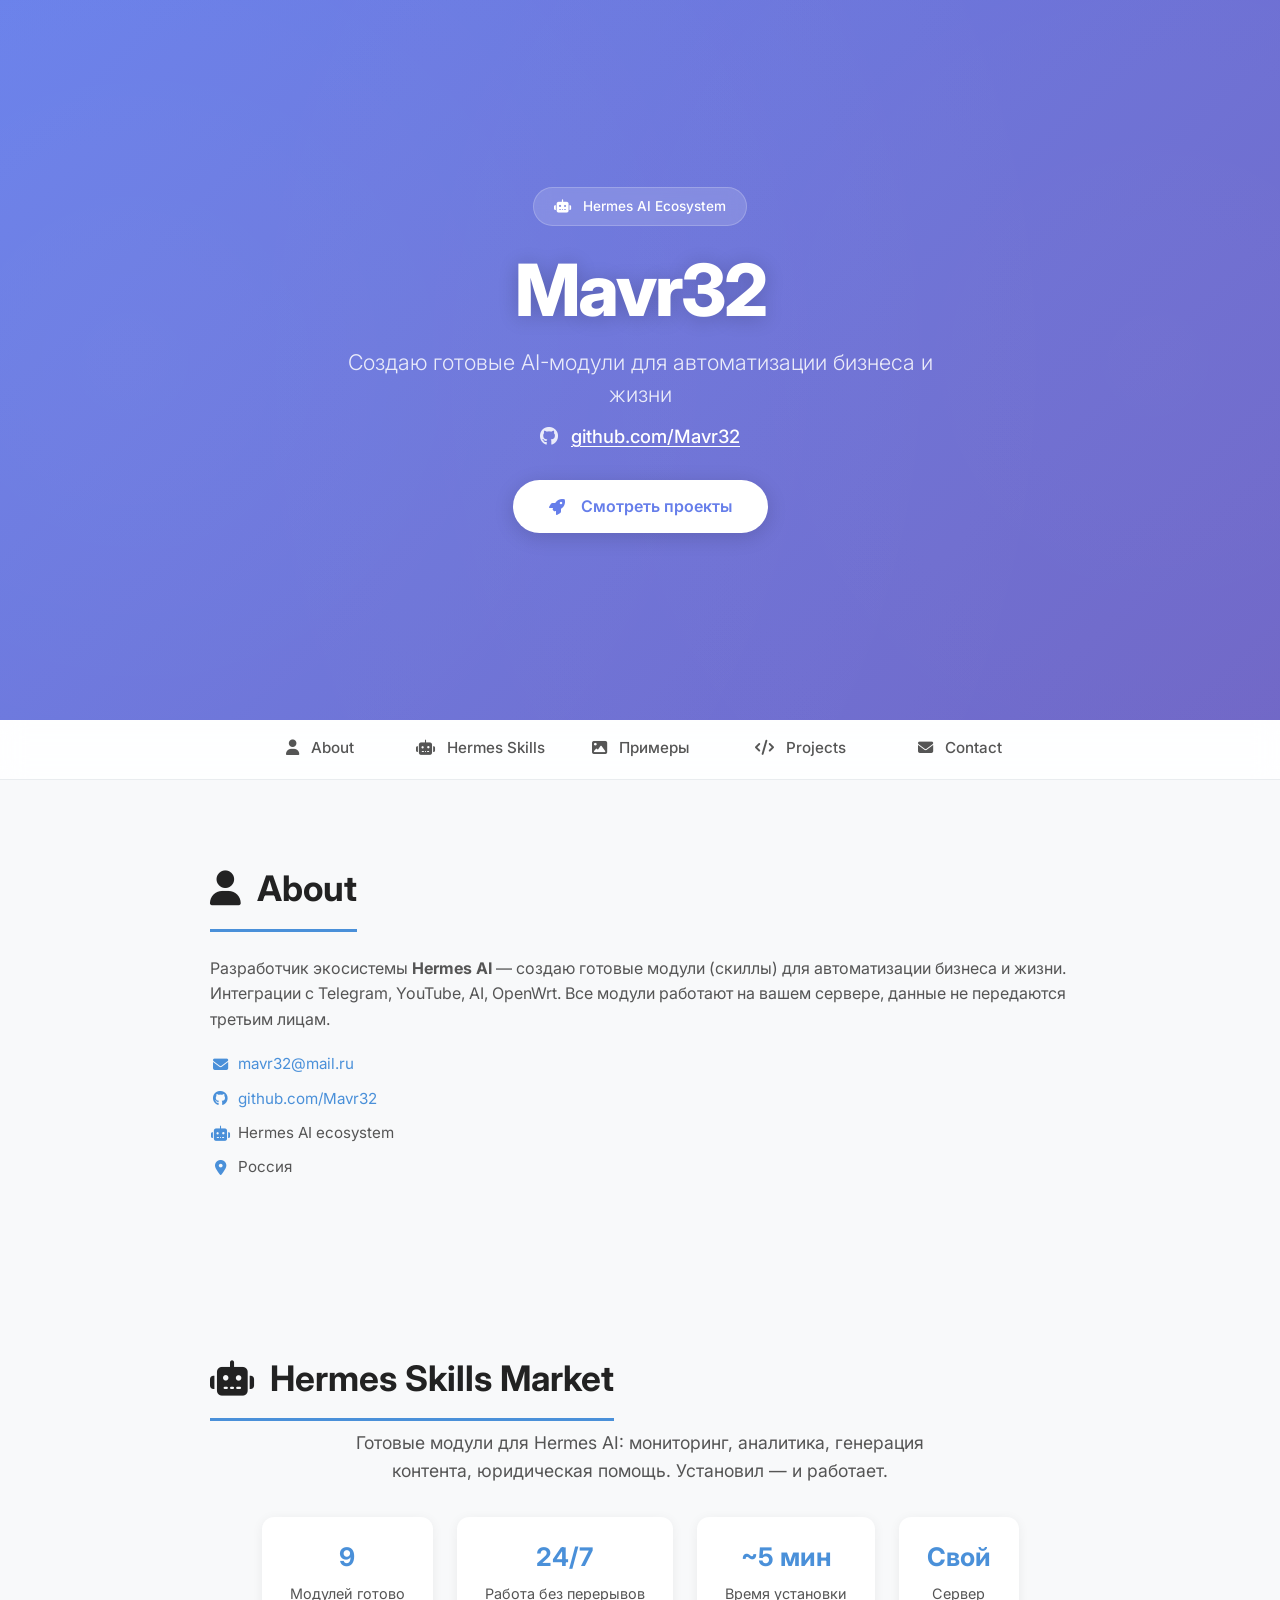
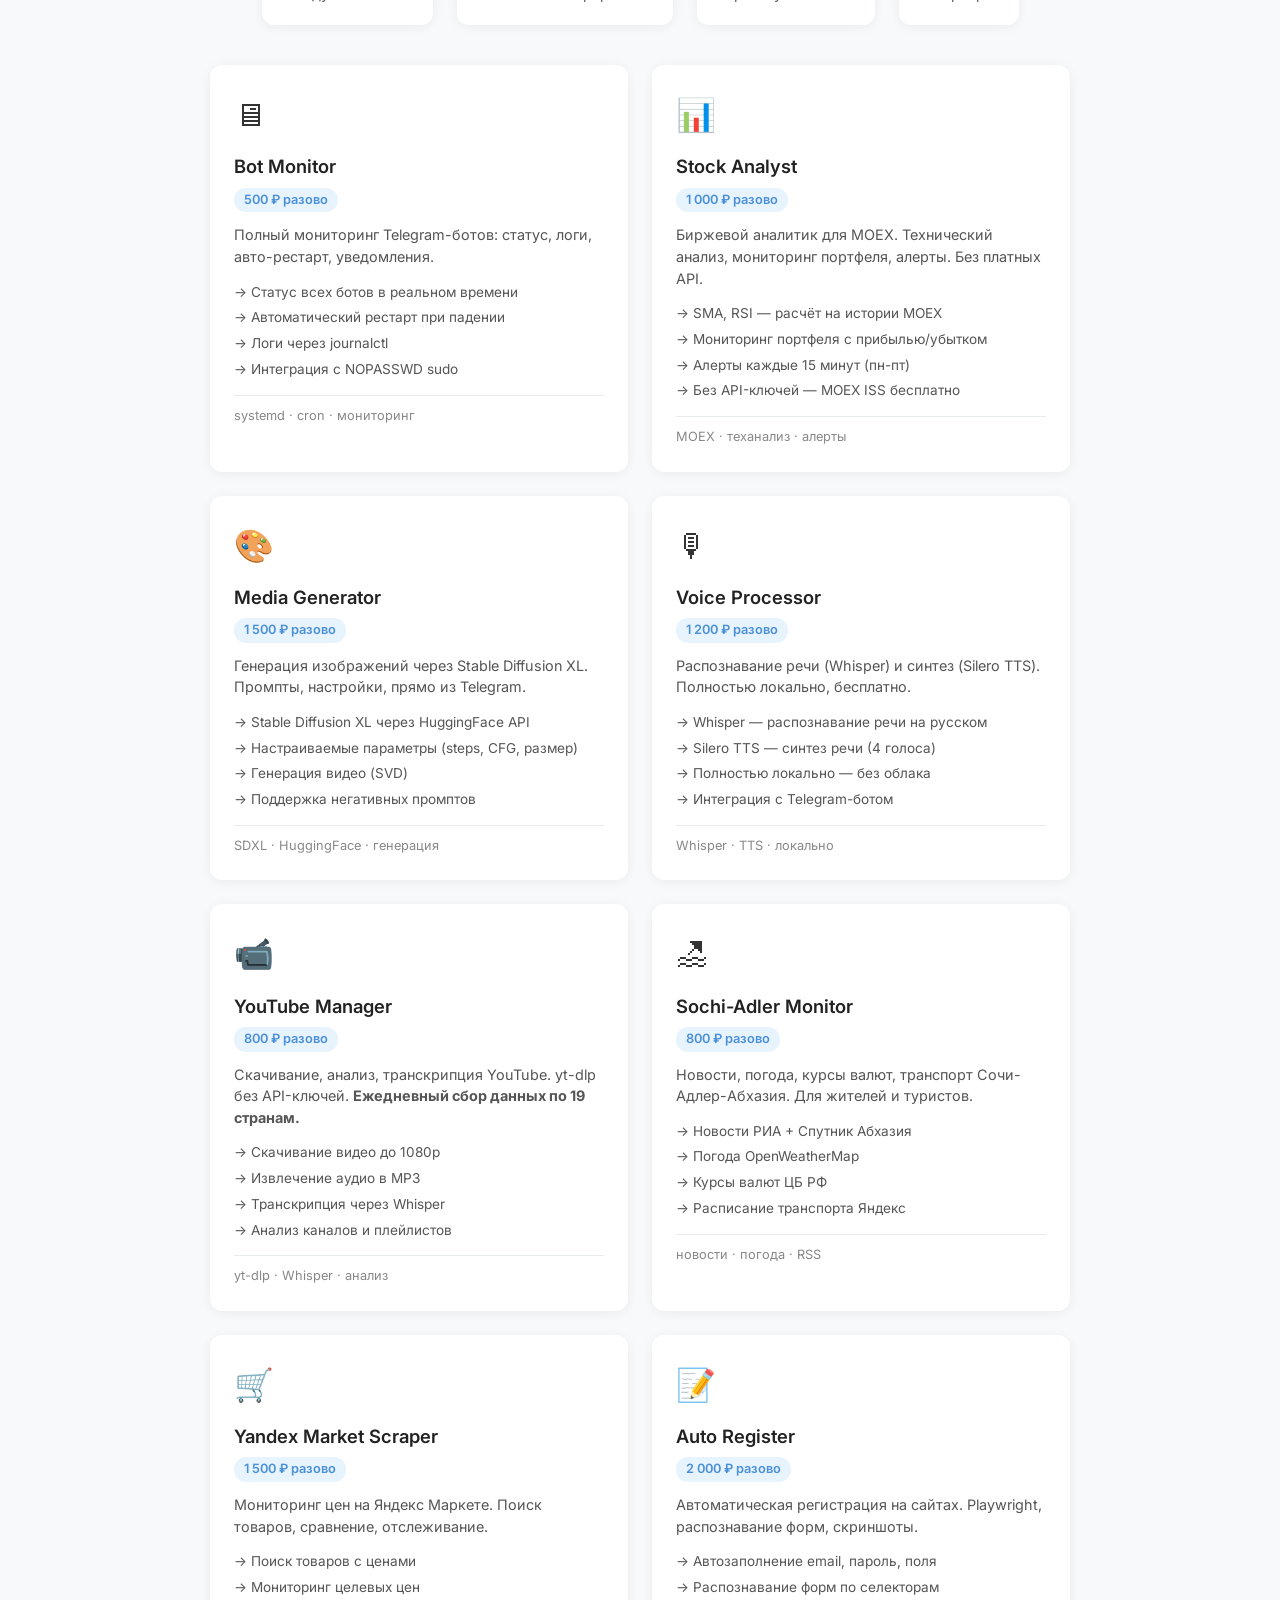
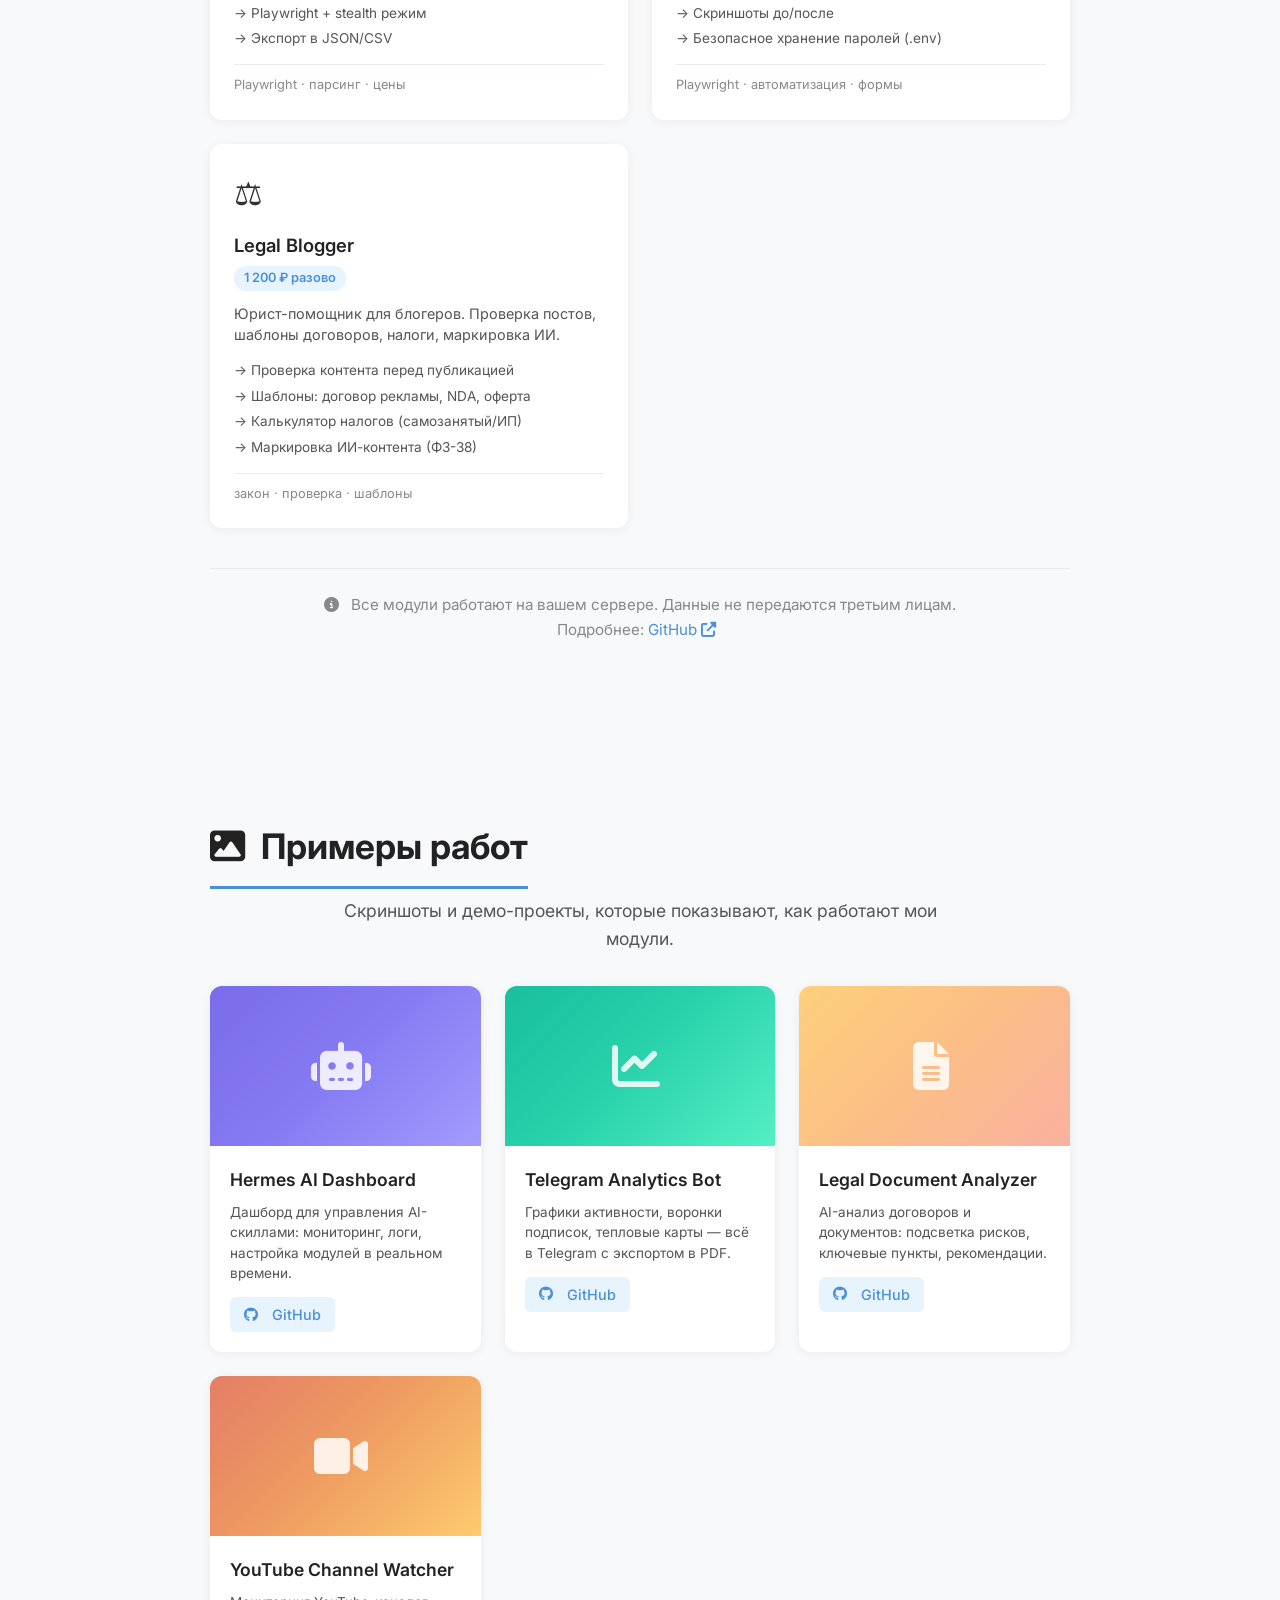
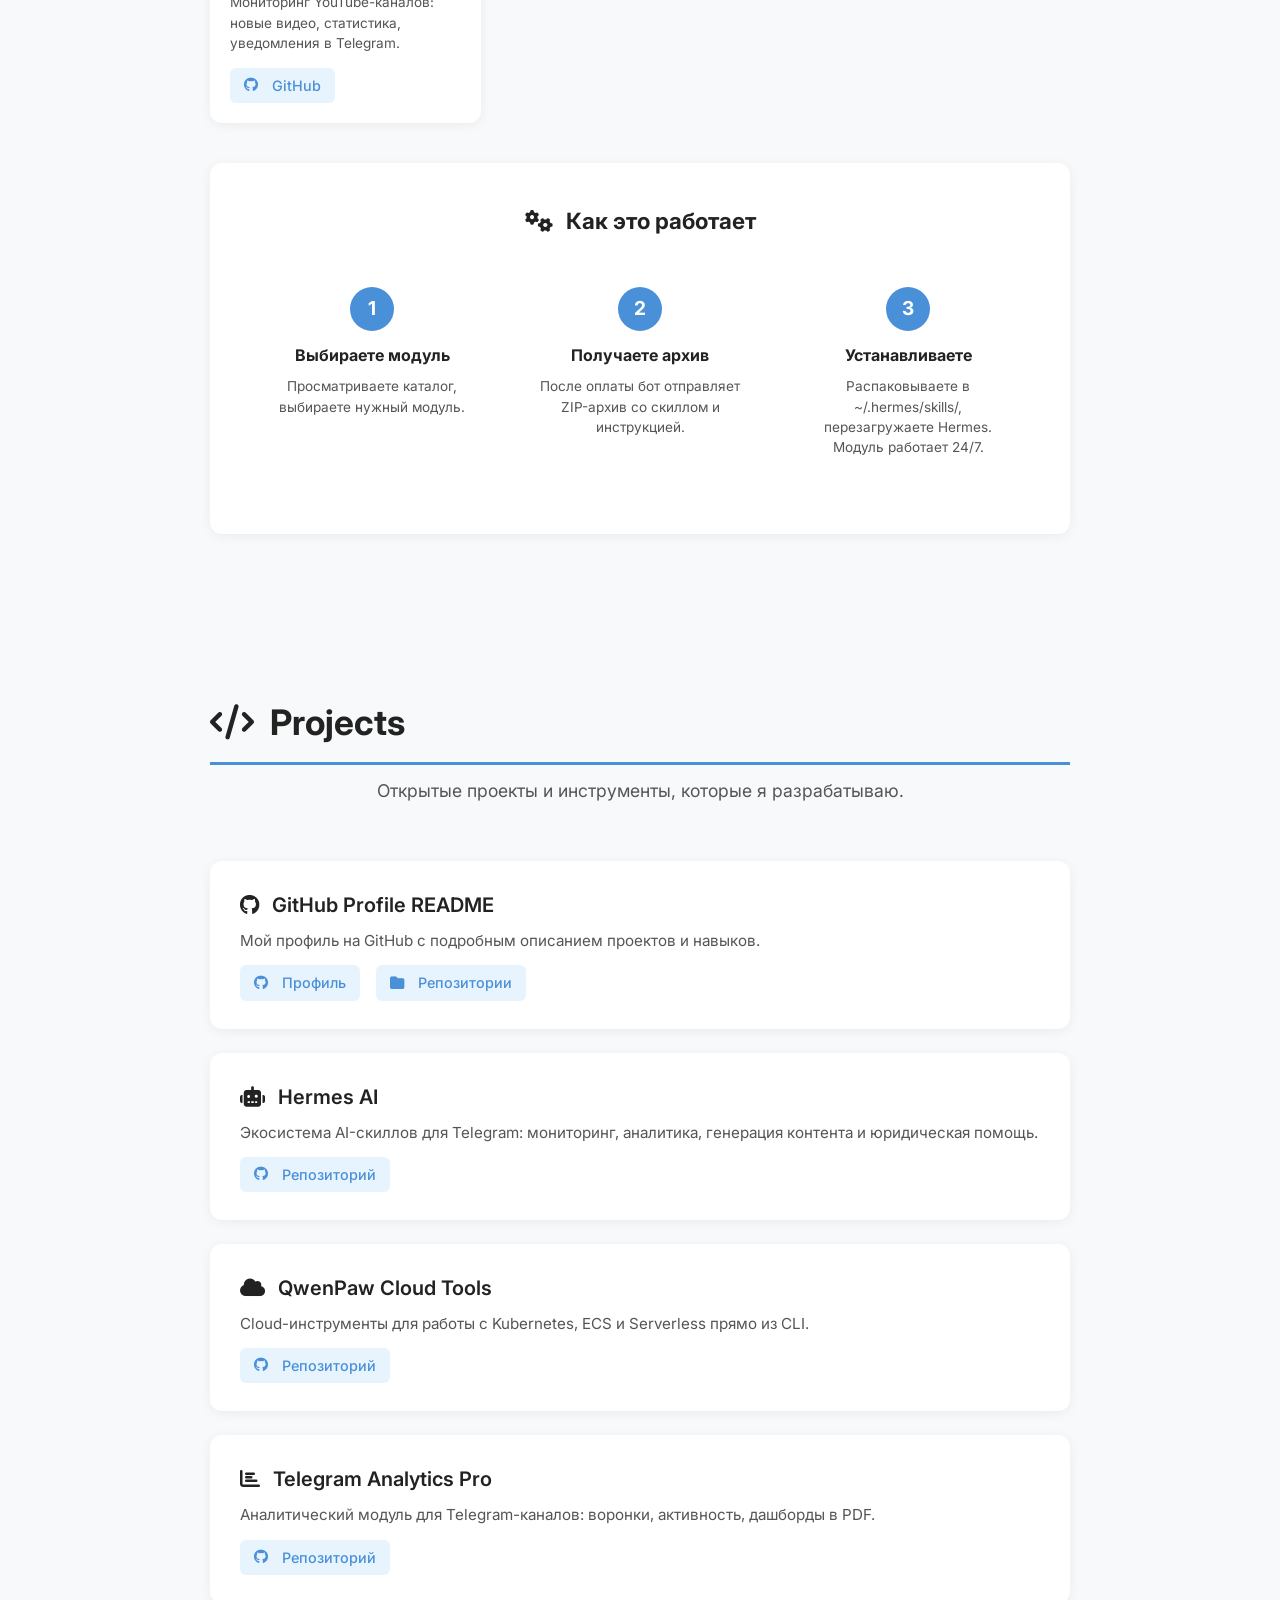
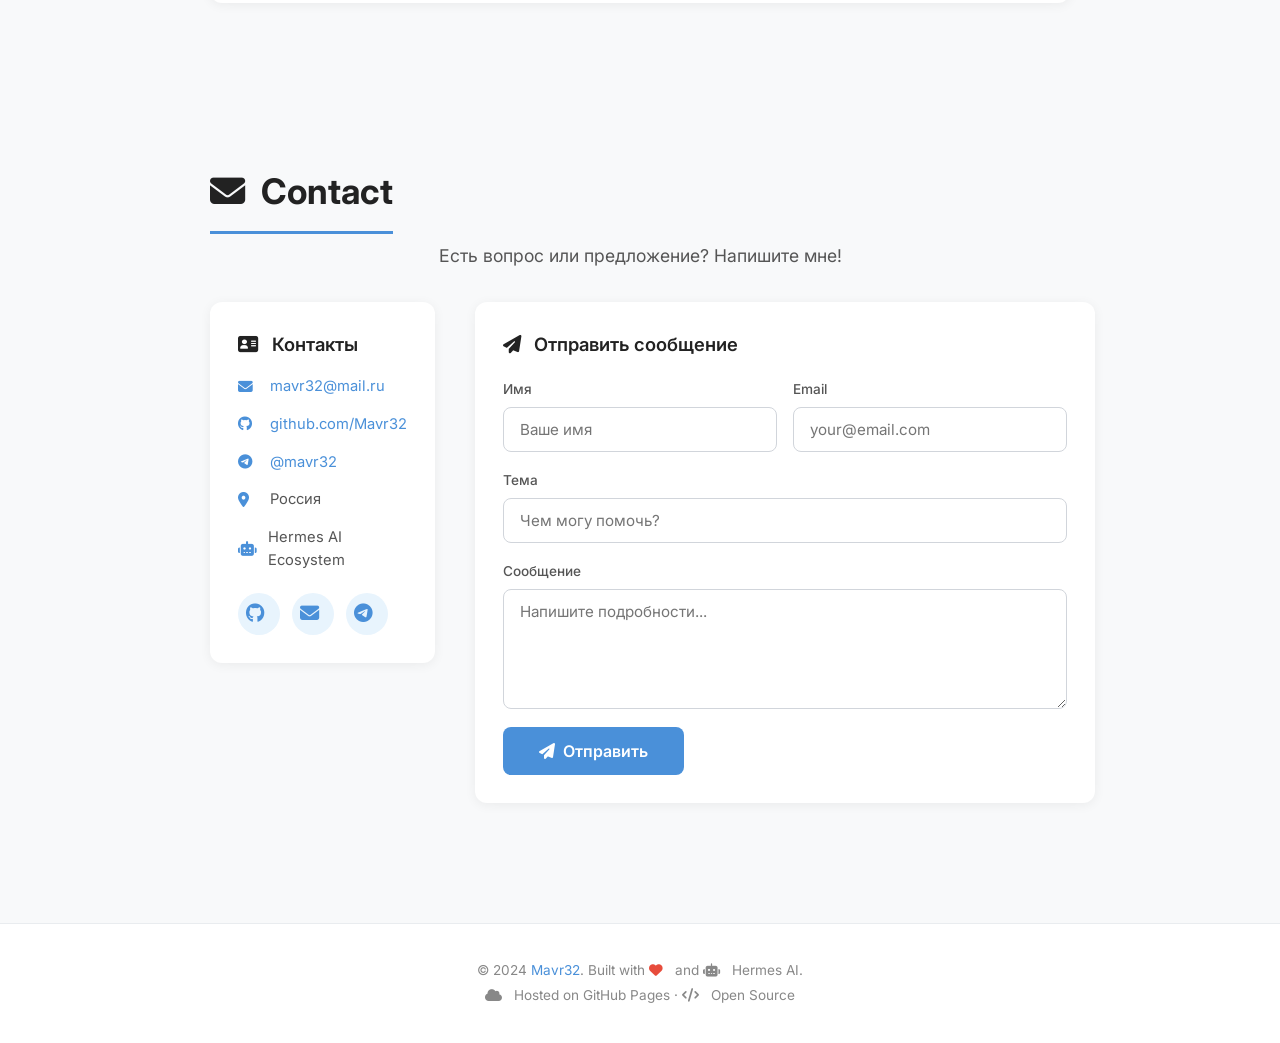
==== index.html @ bf89fa7a "Fix: restore original 9 Hermes Skills modules, 3-step how-it-works" ====
<!DOCTYPE html>
<html lang="ru">
<head>
  <meta charset="UTF-8">
  <meta name="viewport" content="width=device-width, initial-scale=1.0">
  <title>Mavr32 — Hermes Skills Market &amp; AI Solutions</title>
  <link rel="stylesheet" href="style.css">
  <link rel="stylesheet" href="https://cdnjs.cloudflare.com/ajax/libs/font-awesome/6.5.1/css/all.min.css">
</head>
<body>

  <!-- ============================================================
       HERO
       ============================================================ -->
  <header id="home">
    <div class="hero animate-on-scroll">
      <span class="hero-badge"><i class="fas fa-robot"></i> Hermes AI Ecosystem</span>
      <h1>Mavr32</h1>
      <p class="hero-tagline">Создаю готовые AI-модули для автоматизации бизнеса и жизни</p>
      <p><i class="fab fa-github"></i> <a href="https://github.com/Mavr32" target="_blank">github.com/Mavr32</a></p>
      <a href="#works" class="hero-cta">
        <i class="fas fa-rocket"></i> Смотреть проекты
      </a>
    </div>
  </header>

  <!-- ============================================================
       NAVIGATION
       ============================================================ -->
  <nav>
    <ul>
      <li><a href="#about"><i class="fas fa-user"></i> About</a></li>
      <li><a href="#hermes"><i class="fas fa-robot"></i> Hermes Skills</a></li>
      <li><a href="#works"><i class="fas fa-image"></i> Примеры</a></li>
      <li><a href="#projects"><i class="fas fa-code"></i> Projects</a></li>
      <li><a href="#contact"><i class="fas fa-envelope"></i> Contact</a></li>
    </ul>
  </nav>

  <!-- ============================================================
       ABOUT
       ============================================================ -->
  <section id="about" class="animate-on-scroll">
    <h2><i class="fas fa-user"></i> About</h2>
    <p>Разработчик экосистемы <strong>Hermes AI</strong> — создаю готовые модули (скиллы) для автоматизации бизнеса и жизни. Интеграции с Telegram, YouTube, AI, OpenWrt. Все модули работают на вашем сервере, данные не передаются третьим лицам.</p>
    <ul>
      <li><i class="fas fa-envelope"></i> <a href="mailto:mavr32@mail.ru">mavr32@mail.ru</a></li>
      <li><i class="fab fa-github"></i> <a href="https://github.com/Mavr32" target="_blank">github.com/Mavr32</a></li>
      <li><i class="fas fa-robot"></i> Hermes AI ecosystem</li>
      <li><i class="fas fa-map-marker-alt"></i> Россия</li>
    </ul>
  </section>

  <!-- ============================================================
       HERMES SKILLS MARKET
       ============================================================ -->
  <section id="hermes" class="animate-on-scroll">
    <h2><i class="fas fa-robot"></i> Hermes Skills Market</h2>
    <p class="section-subtitle">Готовые модули для Hermes AI: мониторинг, аналитика, генерация контента, юридическая помощь. Установил — и работает.</p>

    <div class="stats animate-stagger">
      <div class="stat"><span class="stat-num">9</span> Модулей готово</div>
      <div class="stat"><span class="stat-num">24/7</span> Работа без перерывов</div>
      <div class="stat"><span class="stat-num">~5 мин</span> Время установки</div>
      <div class="stat"><span class="stat-num">Свой</span> Сервер</div>
    </div>

    <div class="skills-grid animate-stagger">
      <article class="skill-card">
        <div class="skill-icon">🖥</div>
        <h3>Bot Monitor</h3>
        <span class="price">500 ₽ разово</span>
        <p>Полный мониторинг Telegram-ботов: статус, логи, авто-рестарт, уведомления.</p>
        <ul>
          <li>→ Статус всех ботов в реальном времени</li>
          <li>→ Автоматический рестарт при падении</li>
          <li>→ Логи через journalctl</li>
          <li>→ Интеграция с NOPASSWD sudo</li>
        </ul>
        <span class="tech">systemd · cron · мониторинг</span>
      </article>

      <article class="skill-card">
        <div class="skill-icon">📊</div>
        <h3>Stock Analyst</h3>
        <span class="price">1 000 ₽ разово</span>
        <p>Биржевой аналитик для MOEX. Технический анализ, мониторинг портфеля, алерты. Без платных API.</p>
        <ul>
          <li>→ SMA, RSI — расчёт на истории MOEX</li>
          <li>→ Мониторинг портфеля с прибылью/убытком</li>
          <li>→ Алерты каждые 15 минут (пн-пт)</li>
          <li>→ Без API-ключей — MOEX ISS бесплатно</li>
        </ul>
        <span class="tech">MOEX · теханализ · алерты</span>
      </article>

      <article class="skill-card">
        <div class="skill-icon">🎨</div>
        <h3>Media Generator</h3>
        <span class="price">1 500 ₽ разово</span>
        <p>Генерация изображений через Stable Diffusion XL. Промпты, настройки, прямо из Telegram.</p>
        <ul>
          <li>→ Stable Diffusion XL через HuggingFace API</li>
          <li>→ Настраиваемые параметры (steps, CFG, размер)</li>
          <li>→ Генерация видео (SVD)</li>
          <li>→ Поддержка негативных промптов</li>
        </ul>
        <span class="tech">SDXL · HuggingFace · генерация</span>
      </article>

      <article class="skill-card">
        <div class="skill-icon">🎙</div>
        <h3>Voice Processor</h3>
        <span class="price">1 200 ₽ разово</span>
        <p>Распознавание речи (Whisper) и синтез (Silero TTS). Полностью локально, бесплатно.</p>
        <ul>
          <li>→ Whisper — распознавание речи на русском</li>
          <li>→ Silero TTS — синтез речи (4 голоса)</li>
          <li>→ Полностью локально — без облака</li>
          <li>→ Интеграция с Telegram-ботом</li>
        </ul>
        <span class="tech">Whisper · TTS · локально</span>
      </article>

      <article class="skill-card">
        <div class="skill-icon">📹</div>
        <h3>YouTube Manager</h3>
        <span class="price">800 ₽ разово</span>
        <p>Скачивание, анализ, транскрипция YouTube. yt-dlp без API-ключей. <strong>Ежедневный сбор данных по 19 странам.</strong></p>
        <ul>
          <li>→ Скачивание видео до 1080p</li>
          <li>→ Извлечение аудио в MP3</li>
          <li>→ Транскрипция через Whisper</li>
          <li>→ Анализ каналов и плейлистов</li>
        </ul>
        <span class="tech">yt-dlp · Whisper · анализ</span>
      </article>

      <article class="skill-card">
        <div class="skill-icon">🏖</div>
        <h3>Sochi-Adler Monitor</h3>
        <span class="price">800 ₽ разово</span>
        <p>Новости, погода, курсы валют, транспорт Сочи-Адлер-Абхазия. Для жителей и туристов.</p>
        <ul>
          <li>→ Новости РИА + Спутник Абхазия</li>
          <li>→ Погода OpenWeatherMap</li>
          <li>→ Курсы валют ЦБ РФ</li>
          <li>→ Расписание транспорта Яндекс</li>
        </ul>
        <span class="tech">новости · погода · RSS</span>
      </article>

      <article class="skill-card">
        <div class="skill-icon">🛒</div>
        <h3>Yandex Market Scraper</h3>
        <span class="price">1 500 ₽ разово</span>
        <p>Мониторинг цен на Яндекс Маркете. Поиск товаров, сравнение, отслеживание.</p>
        <ul>
          <li>→ Поиск товаров с ценами</li>
          <li>→ Мониторинг целевых цен</li>
          <li>→ Playwright + stealth режим</li>
          <li>→ Экспорт в JSON/CSV</li>
        </ul>
        <span class="tech">Playwright · парсинг · цены</span>
      </article>

      <article class="skill-card">
        <div class="skill-icon">📝</div>
        <h3>Auto Register</h3>
        <span class="price">2 000 ₽ разово</span>
        <p>Автоматическая регистрация на сайтах. Playwright, распознавание форм, скриншоты.</p>
        <ul>
          <li>→ Автозаполнение email, пароль, поля</li>
          <li>→ Распознавание форм по селекторам</li>
          <li>→ Скриншоты до/после</li>
          <li>→ Безопасное хранение паролей (.env)</li>
        </ul>
        <span class="tech">Playwright · автоматизация · формы</span>
      </article>

      <article class="skill-card">
        <div class="skill-icon">⚖️</div>
        <h3>Legal Blogger</h3>
        <span class="price">1 200 ₽ разово</span>
        <p>Юрист-помощник для блогеров. Проверка постов, шаблоны договоров, налоги, маркировка ИИ.</p>
        <ul>
          <li>→ Проверка контента перед публикацией</li>
          <li>→ Шаблоны: договор рекламы, NDA, оферта</li>
          <li>→ Калькулятор налогов (самозанятый/ИП)</li>
          <li>→ Маркировка ИИ-контента (ФЗ-38)</li>
        </ul>
        <span class="tech">закон · проверка · шаблоны</span>
      </article>
    </div>
    </div>

    <hr>
    <p style="text-align:center; font-size:0.95rem; color:var(--color-text-muted);">
      <i class="fas fa-info-circle"></i> Все модули работают на вашем сервере. Данные не передаются третьим лицам.
      <br>Подробнее: <a href="https://github.com/Mavr32" target="_blank">GitHub <i class="fas fa-external-link-alt"></i></a>
    </p>
  </section>

  <!-- ============================================================
       WORKS / ПРИМЕРЫ РАБОТ
       ============================================================ -->
  <section id="works" class="animate-on-scroll">
    <h2><i class="fas fa-image"></i> Примеры работ</h2>
    <p class="section-subtitle">Скриншоты и демо-проекты, которые показывают, как работают мои модули.</p>

    <div class="works-grid animate-stagger">
      <div class="work-card">
        <div class="work-placeholder bg-purple">
          <i class="fas fa-robot"></i>
        </div>
        <div class="work-card-body">
          <h3>Hermes AI Dashboard</h3>
          <p>Дашборд для управления AI-скиллами: мониторинг, логи, настройка модулей в реальном времени.</p>
          <a href="https://github.com/Mavr32" class="work-card-link" target="_blank">
            <i class="fab fa-github"></i> GitHub
          </a>
        </div>
      </div>

      <div class="work-card">
        <div class="work-placeholder bg-green">
          <i class="fas fa-chart-line"></i>
        </div>
        <div class="work-card-body">
          <h3>Telegram Analytics Bot</h3>
          <p>Графики активности, воронки подписок, тепловые карты — всё в Telegram с экспортом в PDF.</p>
          <a href="https://github.com/Mavr32" class="work-card-link" target="_blank">
            <i class="fab fa-github"></i> GitHub
          </a>
        </div>
      </div>

      <div class="work-card">
        <div class="work-placeholder bg-yellow">
          <i class="fas fa-file-alt"></i>
        </div>
        <div class="work-card-body">
          <h3>Legal Document Analyzer</h3>
          <p>AI-анализ договоров и документов: подсветка рисков, ключевые пункты, рекомендации.</p>
          <a href="https://github.com/Mavr32" class="work-card-link" target="_blank">
            <i class="fab fa-github"></i> GitHub
          </a>
        </div>
      </div>

      <div class="work-card">
        <div class="work-placeholder bg-orange">
          <i class="fas fa-video"></i>
        </div>
        <div class="work-card-body">
          <h3>YouTube Channel Watcher</h3>
          <p>Мониторинг YouTube-каналов: новые видео, статистика, уведомления в Telegram.</p>
          <a href="https://github.com/Mavr32" class="work-card-link" target="_blank">
            <i class="fab fa-github"></i> GitHub
          </a>
        </div>
      </div>
    </div>

    <!-- How It Works (встроено в секцию Примеры) -->
    <div class="how-it-works animate-on-scroll">
      <h3><i class="fas fa-cogs"></i> Как это работает</h3>
      <div class="steps">
        <div class="step">
          <span class="step-num">1</span>
          <h4>Выбираете модуль</h4>
          <p>Просматриваете каталог, выбираете нужный модуль.</p>
        </div>
        <div class="step">
          <span class="step-num">2</span>
          <h4>Получаете архив</h4>
          <p>После оплаты бот отправляет ZIP-архив со скиллом и инструкцией.</p>
        </div>
        <div class="step">
          <span class="step-num">3</span>
          <h4>Устанавливаете</h4>
          <p>Распаковываете в ~/.hermes/skills/, перезагружаете Hermes. Модуль работает 24/7.</p>
        </div>
      </div>
    </div>
  </section>

  <!-- ============================================================
       PROJECTS
       ============================================================ -->
  <section id="projects" class="animate-on-scroll">
    <h2><i class="fas fa-code"></i> Projects</h2>
    <p class="section-subtitle">Открытые проекты и инструменты, которые я разрабатываю.</p>

    <article class="project-card">
      <h3><i class="fab fa-github"></i> GitHub Profile README</h3>
      <p>Мой профиль на GitHub с подробным описанием проектов и навыков.</p>
      <div class="project-links">
        <a href="https://github.com/Mavr32" target="_blank"><i class="fab fa-github"></i> Профиль</a>
        <a href="https://github.com/Mavr32?tab=repositories" target="_blank"><i class="fas fa-folder"></i> Репозитории</a>
      </div>
    </article>

    <article class="project-card">
      <h3><i class="fas fa-robot"></i> Hermes AI</h3>
      <p>Экосистема AI-скиллов для Telegram: мониторинг, аналитика, генерация контента и юридическая помощь.</p>
      <div class="project-links">
        <a href="https://github.com/Mavr32" target="_blank"><i class="fab fa-github"></i> Репозиторий</a>
      </div>
    </article>

    <article class="project-card">
      <h3><i class="fas fa-cloud"></i> QwenPaw Cloud Tools</h3>
      <p>Cloud-инструменты для работы с Kubernetes, ECS и Serverless прямо из CLI.</p>
      <div class="project-links">
        <a href="https://github.com/Mavr32" target="_blank"><i class="fab fa-github"></i> Репозиторий</a>
      </div>
    </article>

    <article class="project-card">
      <h3><i class="fas fa-chart-bar"></i> Telegram Analytics Pro</h3>
      <p>Аналитический модуль для Telegram-каналов: воронки, активность, дашборды в PDF.</p>
      <div class="project-links">
        <a href="https://github.com/Mavr32" target="_blank"><i class="fab fa-github"></i> Репозиторий</a>
      </div>
    </article>
  </section>

  <!-- ============================================================
       CONTACT
       ============================================================ -->
  <section id="contact" class="animate-on-scroll">
    <h2><i class="fas fa-envelope"></i> Contact</h2>
    <p class="section-subtitle">Есть вопрос или предложение? Напишите мне!</p>

    <div class="contact-wrapper">
      <!-- Contact Info -->
      <div class="contact-info">
        <h3><i class="fas fa-address-card"></i> Контакты</h3>
        <ul>
          <li><i class="fas fa-envelope"></i> <a href="mailto:mavr32@mail.ru">mavr32@mail.ru</a></li>
          <li><i class="fab fa-github"></i> <a href="https://github.com/Mavr32" target="_blank">github.com/Mavr32</a></li>
          <li><i class="fab fa-telegram"></i> <a href="https://t.me/mavr32" target="_blank">@mavr32</a></li>
          <li><i class="fas fa-map-marker-alt"></i> Россия</li>
          <li><i class="fas fa-robot"></i> Hermes AI Ecosystem</li>
        </ul>
        <div class="social-links">
          <a href="https://github.com/Mavr32" target="_blank" aria-label="GitHub"><i class="fab fa-github"></i></a>
          <a href="mailto:mavr32@mail.ru" aria-label="Email"><i class="fas fa-envelope"></i></a>
          <a href="https://t.me/mavr32" target="_blank" aria-label="Telegram"><i class="fab fa-telegram"></i></a>
        </div>
      </div>

      <!-- Contact Form -->
      <div class="contact-form">
        <h3><i class="fas fa-paper-plane"></i> Отправить сообщение</h3>
        <form action="#" method="post">
          <div class="form-row">
            <div class="form-group">
              <label for="name">Имя</label>
              <input type="text" id="name" name="name" placeholder="Ваше имя" required>
            </div>
            <div class="form-group">
              <label for="email">Email</label>
              <input type="email" id="email" name="email" placeholder="your@email.com" required>
            </div>
          </div>
          <div class="form-group">
            <label for="subject">Тема</label>
            <input type="text" id="subject" name="subject" placeholder="Чем могу помочь?">
          </div>
          <div class="form-group">
            <label for="message">Сообщение</label>
            <textarea id="message" name="message" placeholder="Напишите подробности..." required></textarea>
          </div>
          <button type="submit"><i class="fas fa-paper-plane"></i> Отправить</button>
        </form>
      </div>
    </div>
  </section>

  <!-- ============================================================
       FOOTER
       ============================================================ -->
  <footer>
    <p>&copy; 2024 <a href="https://github.com/Mavr32" target="_blank">Mavr32</a>. Built with <i class="fas fa-heart" style="color: #e74c3c;"></i> and <i class="fas fa-robot"></i> Hermes AI.</p>
    <p><i class="fas fa-cloud"></i> Hosted on GitHub Pages &middot; <i class="fas fa-code"></i> Open Source</p>
  </footer>

  <!-- ============================================================
       SCROLL ANIMATION SCRIPT
       ============================================================ -->
  <script>
    (function() {
      'use strict';

      /**
       * Intersection Observer for .animate-on-scroll elements.
       * Adds class "visible" when an element enters the viewport.
       */
      const animateElements = document.querySelectorAll('.animate-on-scroll, .animate-stagger');

      if (animateElements.length > 0 && 'IntersectionObserver' in window) {
        const observer = new IntersectionObserver(
          (entries) => {
            entries.forEach((entry) => {
              if (entry.isIntersecting) {
                entry.target.classList.add('visible');
                // Optionally unobserve after animation to save resources
                observer.unobserve(entry.target);
              }
            });
          },
          {
            // Trigger when 10% of the element is visible
            threshold: 0.1,
            // Optional: offset to trigger a bit earlier
            rootMargin: '0px 0px -40px 0px'
          }
        );

        animateElements.forEach((el) => observer.observe(el));
      } else {
        // Fallback: show all immediately if no observer support
        animateElements.forEach((el) => el.classList.add('visible'));
      }
    })();
  </script>

</body>
</html>
---- style.css ----
/* ============================================================
   Personal Portfolio — Modern Stylesheet v2
   Author: cloud-executor
   Font: Inter (Google Fonts) + system-ui fallback
   Features: Scroll animations, dark mode, sticky blur nav,
             gradient hero, skill-card scale on hover
   ============================================================ */

/* --- Google Fonts Import --- */
@import url('https://fonts.googleapis.com/css2?family=Inter:wght@300;400;500;600;700;800&display=swap');

/* ============================================================
   CSS CUSTOM PROPERTIES (Light Theme — default)
   ============================================================ */
:root {
  /* Colors */
  --color-bg: #f8f9fa;
  --color-surface: #ffffff;
  --color-text: #333;
  --color-text-secondary: #555;
  --color-text-muted: #888;
  --color-heading: #222;
  --color-accent: #4a90d9;
  --color-accent-hover: #357abd;
  --color-accent-light: #e8f4fd;
  --color-border: #e9ecef;
  --color-input-bg: #ffffff;
  --color-input-border: #d1d5db;
  --color-nav-bg: rgba(255, 255, 255, 0.85);
  --color-nav-border: #e9ecef;
  --color-card-shadow: rgba(0, 0, 0, 0.06);
  --color-card-shadow-hover: rgba(0, 0, 0, 0.10);
  --color-hero-bg-1: #667eea;
  --color-hero-bg-2: #764ba2;
  --color-hero-text: #ffffff;
  --color-hero-text-secondary: rgba(255, 255, 255, 0.85);
  --color-placeholder-bg-1: #6c5ce7;
  --color-placeholder-bg-2: #00b894;
  --color-placeholder-bg-3: #fdcb6e;
  --color-placeholder-bg-4: #e17055;

  /* Shadows */
  --shadow-sm: 0 2px 12px var(--color-card-shadow);
  --shadow-md: 0 8px 28px var(--color-card-shadow-hover);
  --shadow-lg: 0 12px 40px rgba(0, 0, 0, 0.12);

  /* Transitions */
  --transition-fast: 0.2s ease;
  --transition-base: 0.3s ease;
  --transition-slow: 0.4s ease;

  /* Border radius */
  --radius-sm: 6px;
  --radius-md: 8px;
  --radius-lg: 12px;
  --radius-xl: 16px;
}

/* ============================================================
   DARK THEME (via prefers-color-scheme)
   ============================================================ */
@media (prefers-color-scheme: dark) {
  :root {
    --color-bg: #0f1117;
    --color-surface: #1a1d27;
    --color-text: #e1e4eb;
    --color-text-secondary: #a8adb8;
    --color-text-muted: #6b7280;
    --color-heading: #f0f2f5;
    --color-accent: #6b9fd4;
    --color-accent-hover: #8ab8e8;
    --color-accent-light: #1e2a3a;
    --color-border: #2a2d3a;
    --color-input-bg: #1a1d27;
    --color-input-border: #3a3d4a;
    --color-nav-bg: rgba(15, 17, 23, 0.88);
    --color-nav-border: #2a2d3a;
    --color-card-shadow: rgba(0, 0, 0, 0.3);
    --color-card-shadow-hover: rgba(0, 0, 0, 0.5);
    --color-hero-bg-1: #1a1a3e;
    --color-hero-bg-2: #2d1b4e;
    --color-hero-text: #f0f2f5;
    --color-hero-text-secondary: rgba(240, 242, 245, 0.8);
    --color-placeholder-bg-1: #4a3f8a;
    --color-placeholder-bg-2: #1a6d5a;
    --color-placeholder-bg-3: #8a7a3a;
    --color-placeholder-bg-4: #8a4a3a;

    --shadow-sm: 0 2px 12px rgba(0, 0, 0, 0.3);
    --shadow-md: 0 8px 28px rgba(0, 0, 0, 0.4);
    --shadow-lg: 0 12px 40px rgba(0, 0, 0, 0.5);
  }
}

/* ============================================================
   CSS RESET & GLOBAL
   ============================================================ */
*,
*::before,
*::after {
  margin: 0;
  padding: 0;
  box-sizing: border-box;
}

html {
  scroll-behavior: smooth;
}

body {
  font-family: 'Inter', system-ui, -apple-system, BlinkMacSystemFont, 'Segoe UI',
    Roboto, Oxygen, Ubuntu, Cantarell, 'Open Sans', 'Helvetica Neue', sans-serif;
  color: var(--color-text);
  background-color: var(--color-bg);
  line-height: 1.6;
  -webkit-font-smoothing: antialiased;
  -moz-osx-font-smoothing: grayscale;
  transition: background-color var(--transition-slow), color var(--transition-slow);
}

/* --- Links --- */
a {
  color: var(--color-accent);
  text-decoration: none;
  transition: color var(--transition-base), opacity var(--transition-base);
}

a:hover {
  color: var(--color-accent-hover);
  opacity: 0.85;
}

/* --- Lists --- */
ul {
  list-style: none;
}

/* --- Font Awesome icon spacing --- */
i.fas,
i.far,
i.fab {
  margin-right: 8px;
}

/* ============================================================
   SCROLL-TRIGGERED ANIMATIONS
   ============================================================ */
@keyframes fadeInUp {
  0% {
    opacity: 0;
    transform: translateY(30px);
  }
  100% {
    opacity: 1;
    transform: translateY(0);
  }
}

.animate-on-scroll {
  opacity: 0;
  transform: translateY(30px);
  transition: opacity 0.6s ease-out, transform 0.6s ease-out;
}

.animate-on-scroll.visible {
  opacity: 1;
  transform: translateY(0);
}

/* Stagger children animation */
.animate-stagger > * {
  opacity: 0;
  transform: translateY(20px);
  transition: opacity 0.5s ease-out, transform 0.5s ease-out;
}

.animate-stagger.visible > *:nth-child(1) { transition-delay: 0.05s; }
.animate-stagger.visible > *:nth-child(2) { transition-delay: 0.12s; }
.animate-stagger.visible > *:nth-child(3) { transition-delay: 0.19s; }
.animate-stagger.visible > *:nth-child(4) { transition-delay: 0.26s; }
.animate-stagger.visible > *:nth-child(5) { transition-delay: 0.33s; }
.animate-stagger.visible > *:nth-child(6) { transition-delay: 0.40s; }
.animate-stagger.visible > *:nth-child(7) { transition-delay: 0.47s; }
.animate-stagger.visible > *:nth-child(8) { transition-delay: 0.54s; }
.animate-stagger.visible > *:nth-child(9) { transition-delay: 0.61s; }

.animate-stagger.visible > * {
  opacity: 1;
  transform: translateY(0);
}

/* ============================================================
   HERO — Gradient Background
   ============================================================ */
header#home {
  display: flex;
  justify-content: center;
  align-items: center;
  min-height: 80vh;
  background: linear-gradient(135deg, var(--color-hero-bg-1) 0%, var(--color-hero-bg-2) 50%, #2d1b4e 100%);
  background-size: 400% 400%;
  animation: gradientShift 12s ease infinite;
  padding: 60px 20px;
  position: relative;
  overflow: hidden;
}

header#home::before {
  content: '';
  position: absolute;
  top: -50%;
  left: -50%;
  width: 200%;
  height: 200%;
  background: radial-gradient(circle at 30% 50%, rgba(255, 255, 255, 0.06) 0%, transparent 50%),
              radial-gradient(circle at 70% 50%, rgba(255, 255, 255, 0.04) 0%, transparent 50%);
  pointer-events: none;
}

@keyframes gradientShift {
  0% { background-position: 0% 50%; }
  50% { background-position: 100% 50%; }
  100% { background-position: 0% 50%; }
}

.hero {
  text-align: center;
  max-width: 800px;
  position: relative;
  z-index: 1;
}

.hero h1 {
  font-size: 4.5rem;
  font-weight: 800;
  color: var(--color-hero-text);
  margin-bottom: 16px;
  letter-spacing: -2px;
  line-height: 1.1;
  text-shadow: 0 2px 20px rgba(0, 0, 0, 0.2);
}

.hero .hero-tagline {
  font-size: 1.35rem;
  font-weight: 300;
  color: var(--color-hero-text-secondary);
  max-width: 600px;
  margin: 0 auto 12px;
  line-height: 1.5;
}

.hero p {
  font-size: 1.15rem;
  font-weight: 300;
  color: var(--color-hero-text-secondary);
  margin-top: 8px;
}

.hero p a {
  color: var(--color-hero-text);
  font-weight: 500;
  text-decoration: underline;
  text-underline-offset: 3px;
}

.hero p a:hover {
  color: var(--color-hero-text);
  opacity: 0.8;
}

.hero-badge {
  display: inline-block;
  background: rgba(255, 255, 255, 0.15);
  backdrop-filter: blur(8px);
  -webkit-backdrop-filter: blur(8px);
  border: 1px solid rgba(255, 255, 255, 0.2);
  padding: 8px 20px;
  border-radius: 50px;
  font-size: 0.85rem;
  color: var(--color-hero-text);
  margin-bottom: 24px;
  font-weight: 500;
}

.hero-cta {
  display: inline-flex;
  align-items: center;
  gap: 8px;
  margin-top: 28px;
  padding: 14px 36px;
  background: var(--color-hero-text);
  color: var(--color-hero-bg-1);
  border-radius: 50px;
  font-size: 1rem;
  font-weight: 600;
  transition: transform var(--transition-fast), box-shadow var(--transition-base);
  box-shadow: 0 4px 20px rgba(0, 0, 0, 0.15);
}

.hero-cta:hover {
  transform: translateY(-3px);
  box-shadow: 0 8px 30px rgba(0, 0, 0, 0.25);
  color: var(--color-hero-bg-1);
  opacity: 1;
}

/* ============================================================
   NAVIGATION — Sticky + Blur Effect
   ============================================================ */
nav {
  background-color: var(--color-nav-bg);
  backdrop-filter: blur(12px);
  -webkit-backdrop-filter: blur(12px);
  border-bottom: 1px solid var(--color-nav-border);
  position: sticky;
  top: 0;
  z-index: 100;
  transition: background-color var(--transition-slow), border-color var(--transition-slow);
}

nav ul {
  display: flex;
  justify-content: center;
  align-items: center;
  gap: 0;
  max-width: 800px;
  margin: 0 auto;
}

nav li {
  flex: 1;
  text-align: center;
}

nav li a {
  display: block;
  padding: 16px 12px;
  font-size: 0.95rem;
  font-weight: 500;
  color: var(--color-text-secondary);
  border-bottom: 3px solid transparent;
  transition: color var(--transition-base), border-color var(--transition-base);
}

nav li a:hover {
  color: var(--color-accent);
  border-bottom-color: var(--color-accent);
  opacity: 1;
}

/* ============================================================
   SECTIONS — Shared
   ============================================================ */
section {
  padding: 80px 20px;
  max-width: 900px;
  margin: 0 auto;
}

section h2 {
  font-size: 2.2rem;
  font-weight: 700;
  color: var(--color-heading);
  margin-bottom: 24px;
  padding-bottom: 12px;
  border-bottom: 3px solid var(--color-accent);
  display: inline-block;
  transition: color var(--transition-slow);
}

section p {
  font-size: 1rem;
  color: var(--color-text-secondary);
  margin-bottom: 16px;
  transition: color var(--transition-slow);
}

/* ============================================================
   ABOUT
   ============================================================ */
#about ul {
  margin-top: 20px;
}

#about ul li {
  font-size: 0.95rem;
  color: var(--color-text-secondary);
  margin-bottom: 10px;
  display: flex;
  align-items: center;
}

#about ul li i {
  width: 20px;
  text-align: center;
  color: var(--color-accent);
}

/* ============================================================
   SKILLS
   ============================================================ */
#skills ul {
  display: flex;
  flex-wrap: wrap;
  gap: 12px;
  margin-top: 8px;
}

#skills ul li {
  background-color: var(--color-surface);
  border: 1px solid var(--color-border);
  border-radius: var(--radius-md);
  padding: 10px 20px;
  font-size: 0.95rem;
  font-weight: 500;
  color: var(--color-text);
  transition: box-shadow var(--transition-base), transform var(--transition-fast);
}

#skills ul li:hover {
  box-shadow: 0 4px 12px rgba(74, 144, 217, 0.15);
  transform: translateY(-2px);
}

/* ============================================================
   SKILL CARDS — Hover scale(1.03) + shadow
   ============================================================ */
.skills-grid {
  display: grid;
  grid-template-columns: repeat(auto-fill, minmax(300px, 1fr));
  gap: 24px;
  margin-bottom: 40px;
}

.skill-card {
  background: var(--color-surface);
  border-radius: var(--radius-lg);
  padding: 24px;
  box-shadow: var(--shadow-sm);
  transition: transform var(--transition-base), box-shadow var(--transition-base);
  transition: transform var(--transition-base), box-shadow var(--transition-base), background-color var(--transition-slow);
}

.skill-card:hover {
  transform: scale(1.03);
  box-shadow: var(--shadow-lg);
}

.skill-icon {
  font-size: 2rem;
  margin-bottom: 12px;
}

.skill-card h3 {
  font-size: 1.15rem;
  font-weight: 600;
  color: var(--color-heading);
  margin-bottom: 4px;
  transition: color var(--transition-slow);
}

.skill-card .price {
  display: inline-block;
  background: var(--color-accent-light);
  color: var(--color-accent);
  font-size: 0.8rem;
  font-weight: 600;
  padding: 2px 10px;
  border-radius: 12px;
  margin-bottom: 12px;
}

.skill-card p {
  font-size: 0.9rem;
  color: var(--color-text-secondary);
  margin-bottom: 12px;
  line-height: 1.5;
}

.skill-card ul {
  margin-bottom: 12px;
}

.skill-card ul li {
  font-size: 0.85rem;
  color: var(--color-text-secondary);
  padding: 2px 0;
}

.skill-card .tech {
  display: block;
  font-size: 0.8rem;
  color: var(--color-text-muted);
  border-top: 1px solid var(--color-border);
  padding-top: 10px;
  margin-top: 8px;
}

/* ============================================================
   DEMO / WORK CARDS — "Примеры работ"
   ============================================================ */
.works-grid {
  display: grid;
  grid-template-columns: repeat(auto-fill, minmax(260px, 1fr));
  gap: 24px;
  margin-top: 32px;
}

.work-card {
  background: var(--color-surface);
  border-radius: var(--radius-lg);
  overflow: hidden;
  box-shadow: var(--shadow-sm);
  transition: transform var(--transition-base), box-shadow var(--transition-base),
              background-color var(--transition-slow);
}

.work-card:hover {
  transform: translateY(-6px);
  box-shadow: var(--shadow-lg);
}

.work-placeholder {
  height: 160px;
  display: flex;
  align-items: center;
  justify-content: center;
  font-size: 3rem;
  color: rgba(255, 255, 255, 0.85);
  position: relative;
  overflow: hidden;
}

.work-placeholder::after {
  content: '';
  position: absolute;
  inset: 0;
  background: linear-gradient(135deg, rgba(255,255,255,0.1) 0%, transparent 50%);
}

.work-placeholder.bg-purple {
  background: linear-gradient(135deg, var(--color-placeholder-bg-1), #a29bfe);
}

.work-placeholder.bg-green {
  background: linear-gradient(135deg, var(--color-placeholder-bg-2), #55efc4);
}

.work-placeholder.bg-yellow {
  background: linear-gradient(135deg, var(--color-placeholder-bg-3), #fab1a0);
}

.work-placeholder.bg-orange {
  background: linear-gradient(135deg, var(--color-placeholder-bg-4), #fdcb6e);
}

.work-card-body {
  padding: 20px;
}

.work-card-body h3 {
  font-size: 1.1rem;
  font-weight: 600;
  color: var(--color-heading);
  margin-bottom: 8px;
  transition: color var(--transition-slow);
}

.work-card-body p {
  font-size: 0.85rem;
  color: var(--color-text-secondary);
  margin-bottom: 14px;
  line-height: 1.5;
}

.work-card-link {
  display: inline-flex;
  align-items: center;
  gap: 6px;
  font-size: 0.9rem;
  font-weight: 500;
  color: var(--color-accent);
  padding: 6px 14px;
  background: var(--color-accent-light);
  border-radius: var(--radius-sm);
  transition: background var(--transition-base), color var(--transition-base);
}

.work-card-link:hover {
  background: var(--color-accent);
  color: #ffffff;
  opacity: 1;
}

/* ============================================================
   PROJECTS (cards)
   ============================================================ */
#projects {
  display: flex;
  flex-direction: column;
  gap: 24px;
}

#projects h2 {
  margin-bottom: 4px;
}

.project-card {
  background: var(--color-surface);
  border-radius: var(--radius-lg);
  padding: 28px 30px;
  box-shadow: var(--shadow-sm);
  transition: box-shadow var(--transition-base), transform var(--transition-base),
              background-color var(--transition-slow);
}

.project-card:hover {
  box-shadow: var(--shadow-md);
  transform: translateY(-4px);
}

.project-card h3 {
  font-size: 1.25rem;
  font-weight: 600;
  color: var(--color-heading);
  margin-bottom: 8px;
  transition: color var(--transition-slow);
}

.project-card p {
  font-size: 0.95rem;
  color: var(--color-text-secondary);
  margin-bottom: 0;
}

/* ============================================================
   CONTACT — Improved Form
   ============================================================ */
#contact .contact-wrapper {
  display: grid;
  grid-template-columns: 1fr 1.5fr;
  gap: 40px;
  margin-top: 12px;
  align-items: start;
}

#contact .contact-info {
  background: var(--color-surface);
  border-radius: var(--radius-lg);
  padding: 28px;
  box-shadow: var(--shadow-sm);
  transition: background-color var(--transition-slow);
}

#contact .contact-info h3 {
  font-size: 1.15rem;
  font-weight: 600;
  color: var(--color-heading);
  margin-bottom: 16px;
}

#contact .contact-info ul li {
  font-size: 0.92rem;
  color: var(--color-text-secondary);
  margin-bottom: 14px;
  display: flex;
  align-items: center;
}

#contact .contact-info ul li i {
  width: 24px;
  color: var(--color-accent);
}

#contact .contact-info .social-links {
  display: flex;
  gap: 12px;
  margin-top: 20px;
}

#contact .contact-info .social-links a {
  display: inline-flex;
  align-items: center;
  justify-content: center;
  width: 42px;
  height: 42px;
  border-radius: 50%;
  background: var(--color-accent-light);
  color: var(--color-accent);
  font-size: 1.2rem;
  transition: background var(--transition-base), color var(--transition-base), transform var(--transition-fast);
}

#contact .contact-info .social-links a:hover {
  background: var(--color-accent);
  color: #ffffff;
  transform: translateY(-2px);
  opacity: 1;
}

#contact .contact-form {
  background: var(--color-surface);
  border-radius: var(--radius-lg);
  padding: 28px;
  box-shadow: var(--shadow-sm);
  transition: background-color var(--transition-slow);
}

#contact .contact-form h3 {
  font-size: 1.15rem;
  font-weight: 600;
  color: var(--color-heading);
  margin-bottom: 20px;
}

#contact form {
  display: flex;
  flex-direction: column;
  gap: 18px;
}

#contact .form-row {
  display: grid;
  grid-template-columns: 1fr 1fr;
  gap: 16px;
}

#contact .form-group {
  display: flex;
  flex-direction: column;
  gap: 6px;
}

#contact label {
  font-size: 0.85rem;
  font-weight: 500;
  color: var(--color-text-secondary);
}

#contact input,
#contact textarea {
  font-family: inherit;
  font-size: 0.95rem;
  padding: 12px 16px;
  border: 1px solid var(--color-input-border);
  border-radius: var(--radius-md);
  background-color: var(--color-input-bg);
  color: var(--color-text);
  outline: none;
  transition: border-color var(--transition-base), box-shadow var(--transition-base),
              background-color var(--transition-slow), color var(--transition-slow);
}

#contact input:focus,
#contact textarea:focus {
  border-color: var(--color-accent);
  box-shadow: 0 0 0 3px rgba(74, 144, 217, 0.15);
}

#contact textarea {
  resize: vertical;
  min-height: 120px;
}

#contact button {
  align-self: flex-start;
  display: inline-flex;
  align-items: center;
  padding: 14px 36px;
  font-family: inherit;
  font-size: 1rem;
  font-weight: 600;
  color: #ffffff;
  background-color: var(--color-accent);
  border: none;
  border-radius: var(--radius-md);
  cursor: pointer;
  transition: background-color var(--transition-base), transform var(--transition-fast),
              box-shadow var(--transition-base);
}

#contact button i {
  margin-right: 8px;
}

#contact button:hover {
  background-color: var(--color-accent-hover);
  transform: translateY(-2px);
  box-shadow: 0 4px 14px rgba(74, 144, 217, 0.35);
}

#contact button:active {
  transform: translateY(0);
}

/* ============================================================
   HOW IT WORKS
   ============================================================ */
.how-it-works {
  background: var(--color-surface);
  border-radius: var(--radius-lg);
  padding: 40px;
  box-shadow: var(--shadow-sm);
  margin-top: 40px;
  transition: background-color var(--transition-slow);
}

.how-it-works h3 {
  font-size: 1.4rem;
  color: var(--color-heading);
  margin-bottom: 28px;
  text-align: center;
  transition: color var(--transition-slow);
}

.steps {
  display: flex;
  gap: 24px;
  flex-wrap: wrap;
  justify-content: center;
}

.step {
  flex: 1;
  min-width: 180px;
  max-width: 280px;
  text-align: center;
  padding: 20px;
}

.step-num {
  display: inline-flex;
  align-items: center;
  justify-content: center;
  width: 44px;
  height: 44px;
  border-radius: 50%;
  background: var(--color-accent);
  color: #fff;
  font-size: 1.2rem;
  font-weight: 700;
  margin-bottom: 12px;
}

.step h4 {
  font-size: 1rem;
  color: var(--color-heading);
  margin-bottom: 8px;
  transition: color var(--transition-slow);
}

.step p {
  font-size: 0.85rem;
  color: var(--color-text-secondary);
  line-height: 1.5;
}

/* ============================================================
   QWENPAW SECTION
   ============================================================ */
.qwenpaw-content {
  display: grid;
  grid-template-columns: repeat(auto-fill, minmax(260px, 1fr));
  gap: 24px;
  margin-bottom: 32px;
}

.qwenpaw-card {
  background: var(--color-surface);
  border-radius: var(--radius-lg);
  padding: 28px 24px;
  text-align: center;
  box-shadow: var(--shadow-sm);
  transition: transform var(--transition-base), box-shadow var(--transition-base),
              background-color var(--transition-slow);
}

.qwenpaw-card:hover {
  transform: translateY(-4px);
  box-shadow: var(--shadow-md);
}

.qwenpaw-card h3 {
  font-size: 1.1rem;
  font-weight: 600;
  color: var(--color-heading);
  margin-bottom: 10px;
  transition: color var(--transition-slow);
}

.qwenpaw-card p {
  font-size: 0.9rem;
  color: var(--color-text-secondary);
  line-height: 1.5;
}

/* --- Stats row --- */
.stats {
  display: flex;
  justify-content: center;
  gap: 24px;
  flex-wrap: wrap;
  margin-bottom: 40px;
}

.stat {
  background: var(--color-surface);
  padding: 20px 28px;
  border-radius: var(--radius-lg);
  box-shadow: var(--shadow-sm);
  text-align: center;
  font-size: 0.9rem;
  color: var(--color-text-secondary);
  min-width: 120px;
  transition: background-color var(--transition-slow);
}

.stat-num {
  display: block;
  font-size: 1.6rem;
  font-weight: 700;
  color: var(--color-accent);
  margin-bottom: 4px;
}

/* --- Section subtitle --- */
.section-subtitle {
  font-size: 1.1rem;
  color: var(--color-text-secondary);
  text-align: center;
  max-width: 600px;
  margin: -16px auto 32px;
}

/* --- Section hr --- */
section hr {
  border: none;
  border-top: 1px solid var(--color-border);
  margin: 24px 0;
}

/* --- Project links --- */
.project-links {
  margin-top: 12px;
  display: flex;
  gap: 16px;
  flex-wrap: wrap;
}

.project-links a {
  display: inline-flex;
  align-items: center;
  gap: 6px;
  padding: 6px 14px;
  background: var(--color-accent-light);
  border-radius: var(--radius-sm);
  font-size: 0.9rem;
  font-weight: 500;
  color: var(--color-accent);
  transition: background var(--transition-base), color var(--transition-base);
}

.project-links a:hover {
  background: var(--color-accent);
  color: #fff;
  opacity: 1;
}

/* ============================================================
   FOOTER
   ============================================================ */
footer {
  background-color: var(--color-surface);
  border-top: 1px solid var(--color-border);
  text-align: center;
  padding: 32px 20px;
  margin-top: 40px;
  transition: background-color var(--transition-slow), border-color var(--transition-slow);
}

footer p {
  font-size: 0.85rem;
  color: var(--color-text-muted);
  margin: 4px 0;
  transition: color var(--transition-slow);
}

/* ============================================================
   RESPONSIVE — Mobile (< 768px)
   ============================================================ */
@media (max-width: 767px) {
  /* Hero */
  header#home {
    min-height: 60vh;
    padding: 40px 20px;
  }

  .hero h1 {
    font-size: 2.8rem;
  }

  .hero .hero-tagline {
    font-size: 1.1rem;
  }

  .hero p {
    font-size: 1rem;
  }

  /* Navigation — vertical */
  nav ul {
    flex-direction: column;
    width: 100%;
  }

  nav li a {
    padding: 14px 12px;
    border-bottom: 1px solid var(--color-border);
  }

  nav li:last-child a {
    border-bottom: none;
  }

  /* Sections */
  section {
    padding: 50px 20px;
    max-width: 100%;
  }

  section h2 {
    font-size: 1.6rem;
  }

  /* Contact — stack vertically */
  #contact .contact-wrapper {
    grid-template-columns: 1fr;
    gap: 24px;
  }

  #contact .form-row {
    grid-template-columns: 1fr;
  }

  #contact button {
    width: 100%;
    justify-content: center;
  }

  /* Skills */
  #skills ul {
    justify-content: center;
  }

  /* Project cards */
  .project-card {
    padding: 22px 20px;
  }

  /* Works grid */
  .works-grid {
    grid-template-columns: 1fr;
  }

  .skills-grid {
    grid-template-columns: 1fr;
  }

  .qwenpaw-content {
    grid-template-columns: 1fr;
  }

  .how-it-works {
    padding: 24px;
  }
}

/* ============================================================
   RESPONSIVE — Tablet / small desktop (768px–1024px)
   ============================================================ */
@media (min-width: 768px) and (max-width: 1024px) {
  section {
    padding: 60px 30px;
  }
}
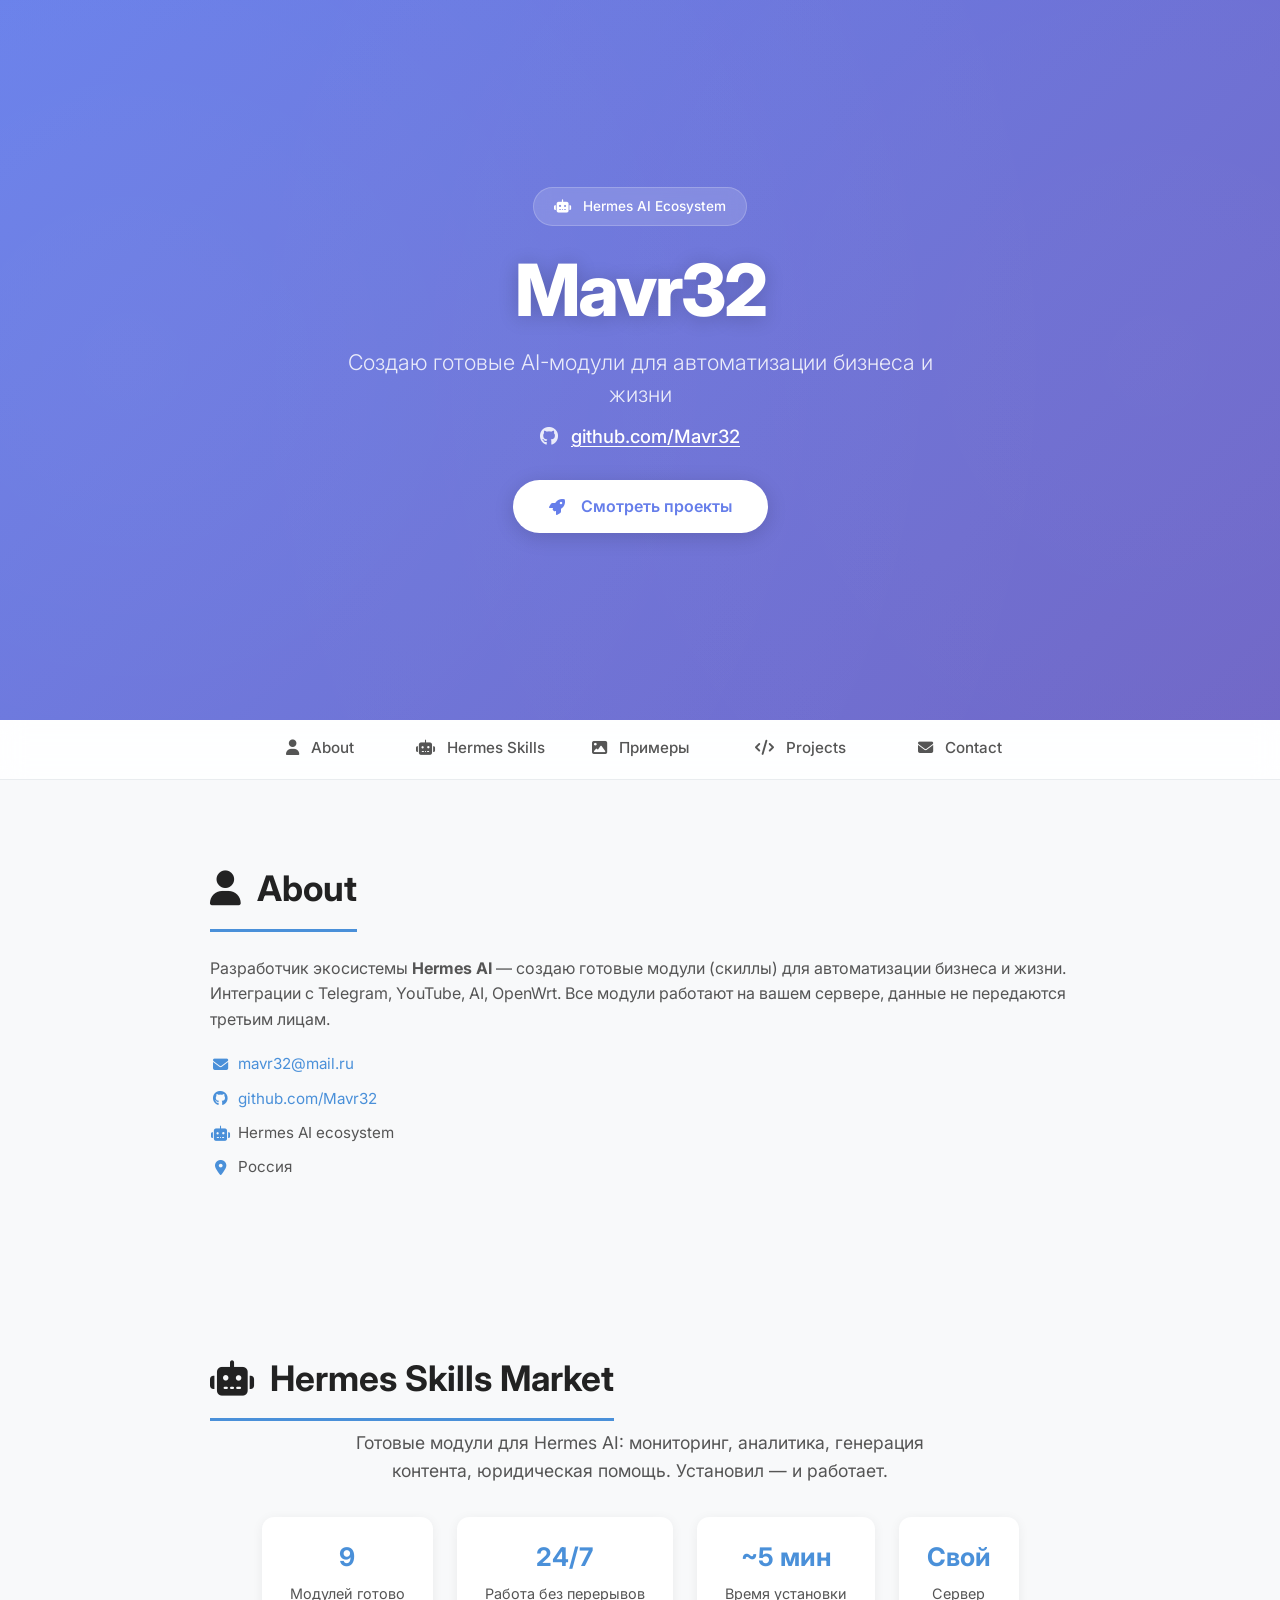
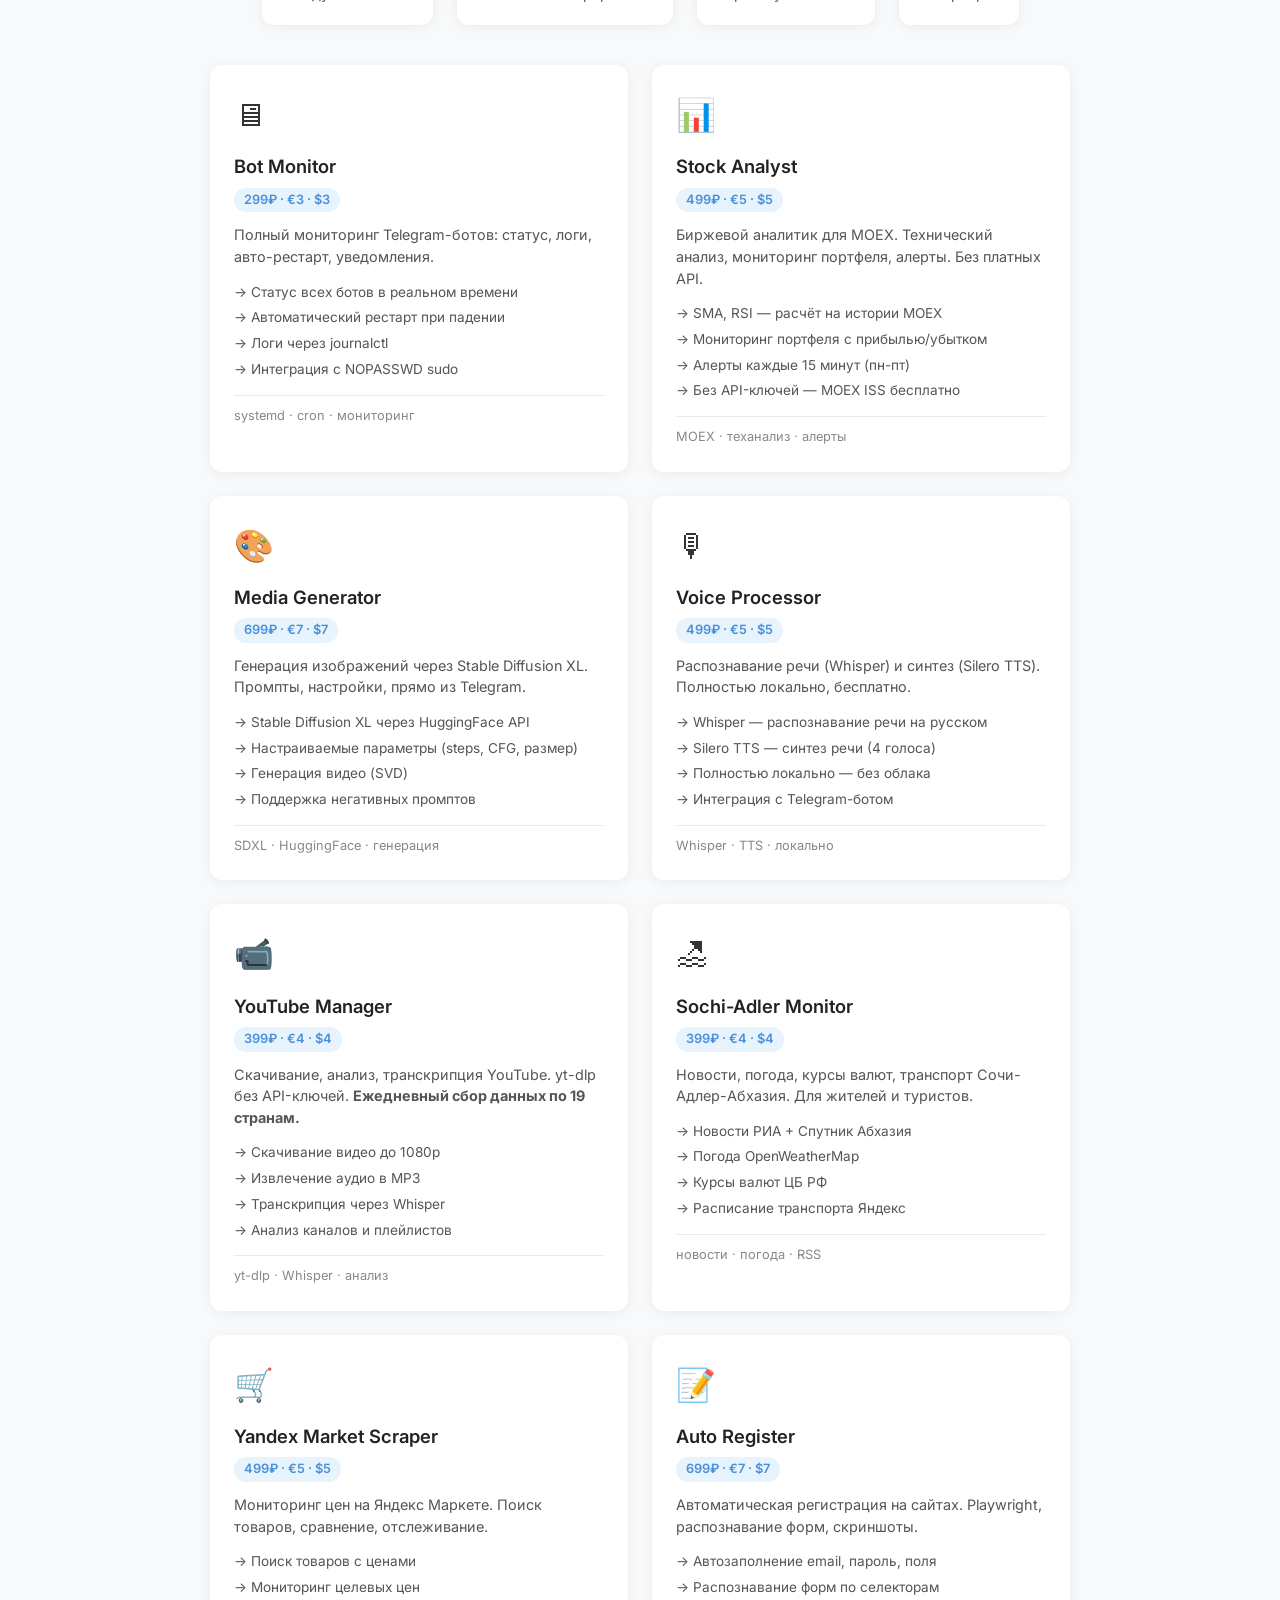
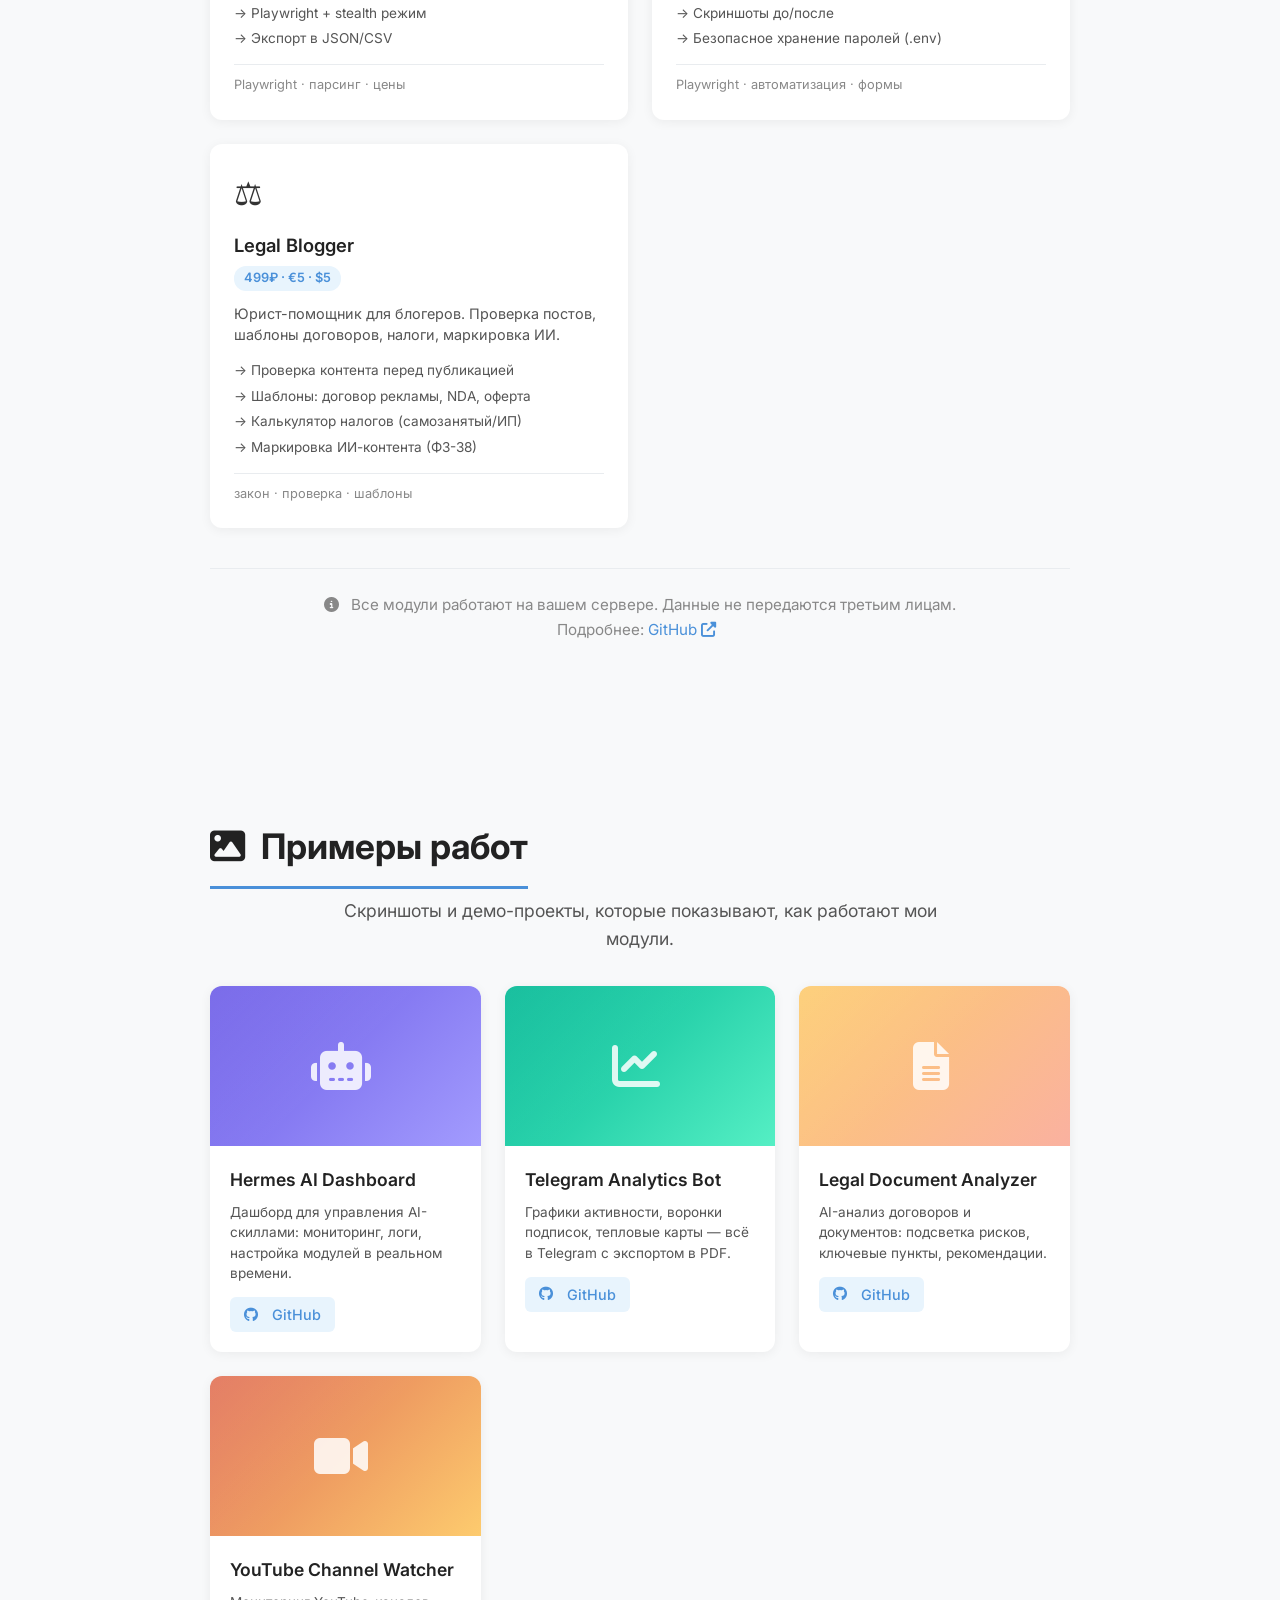
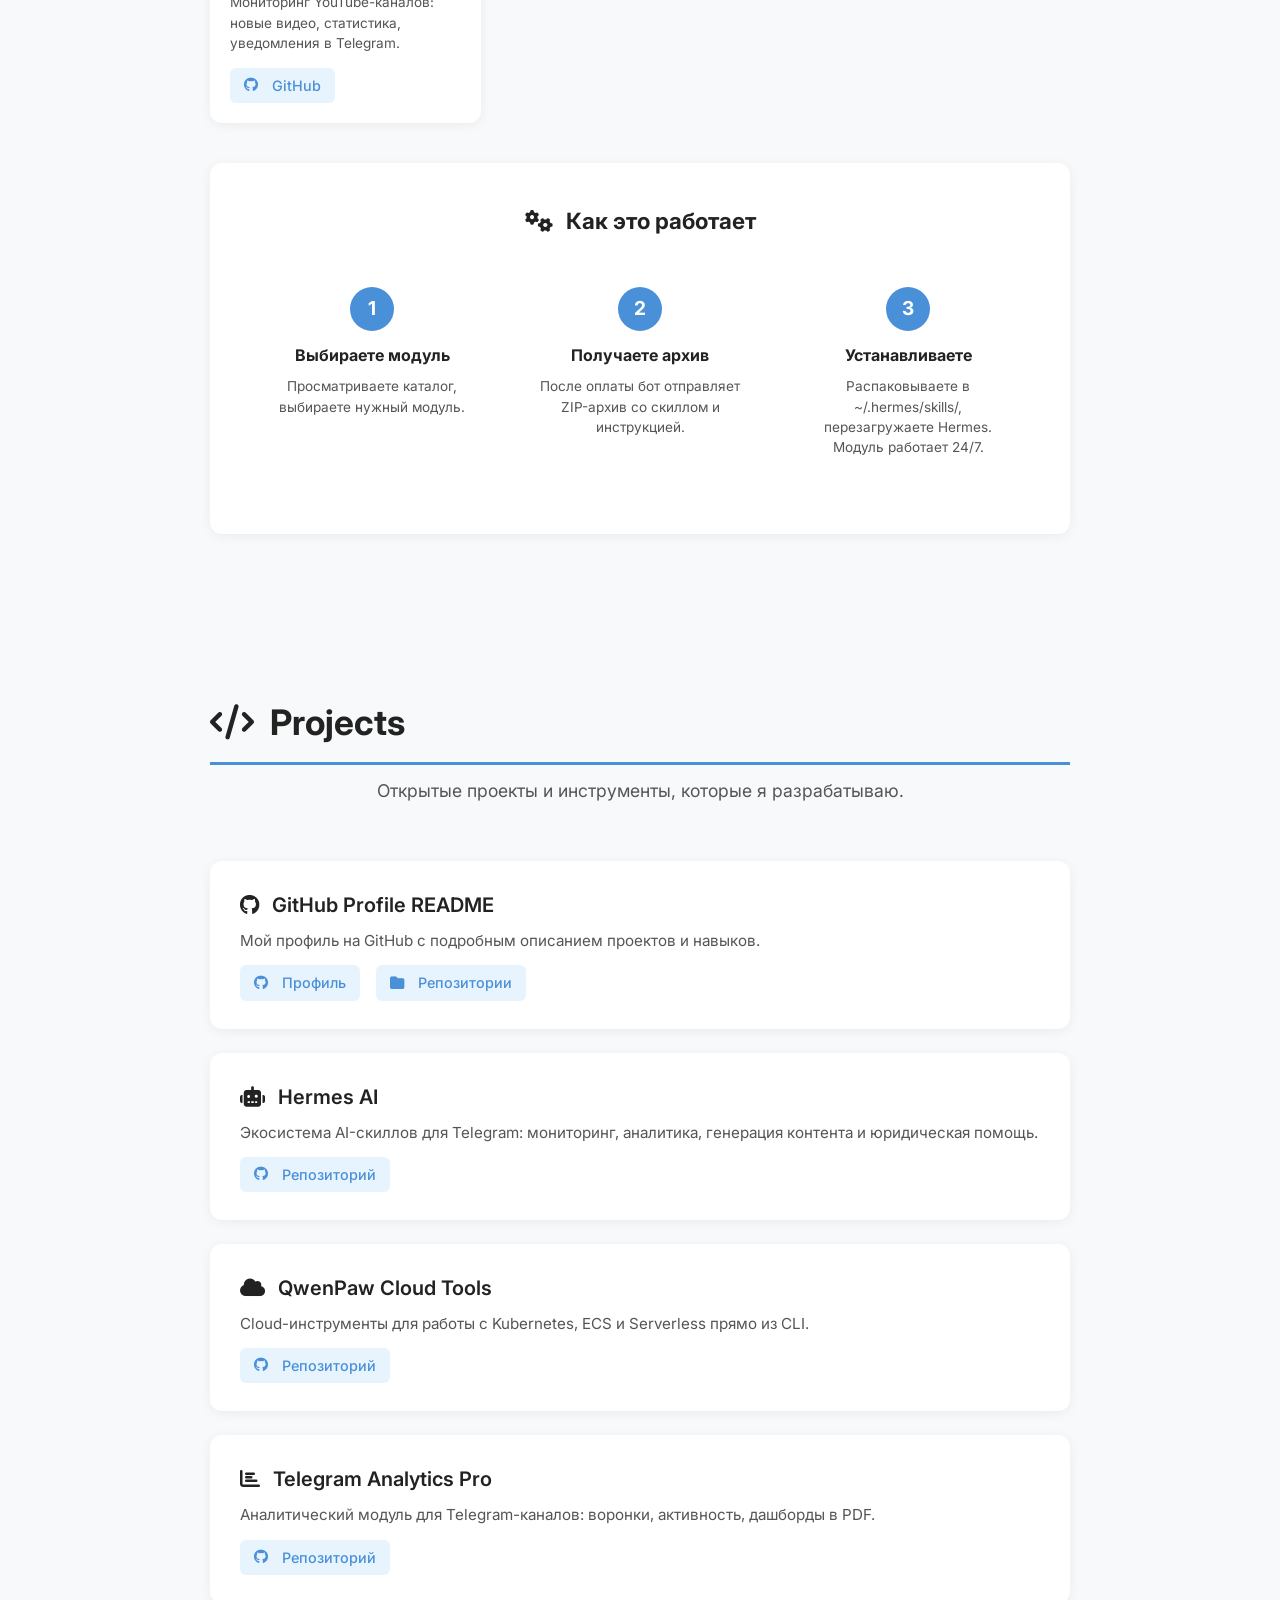
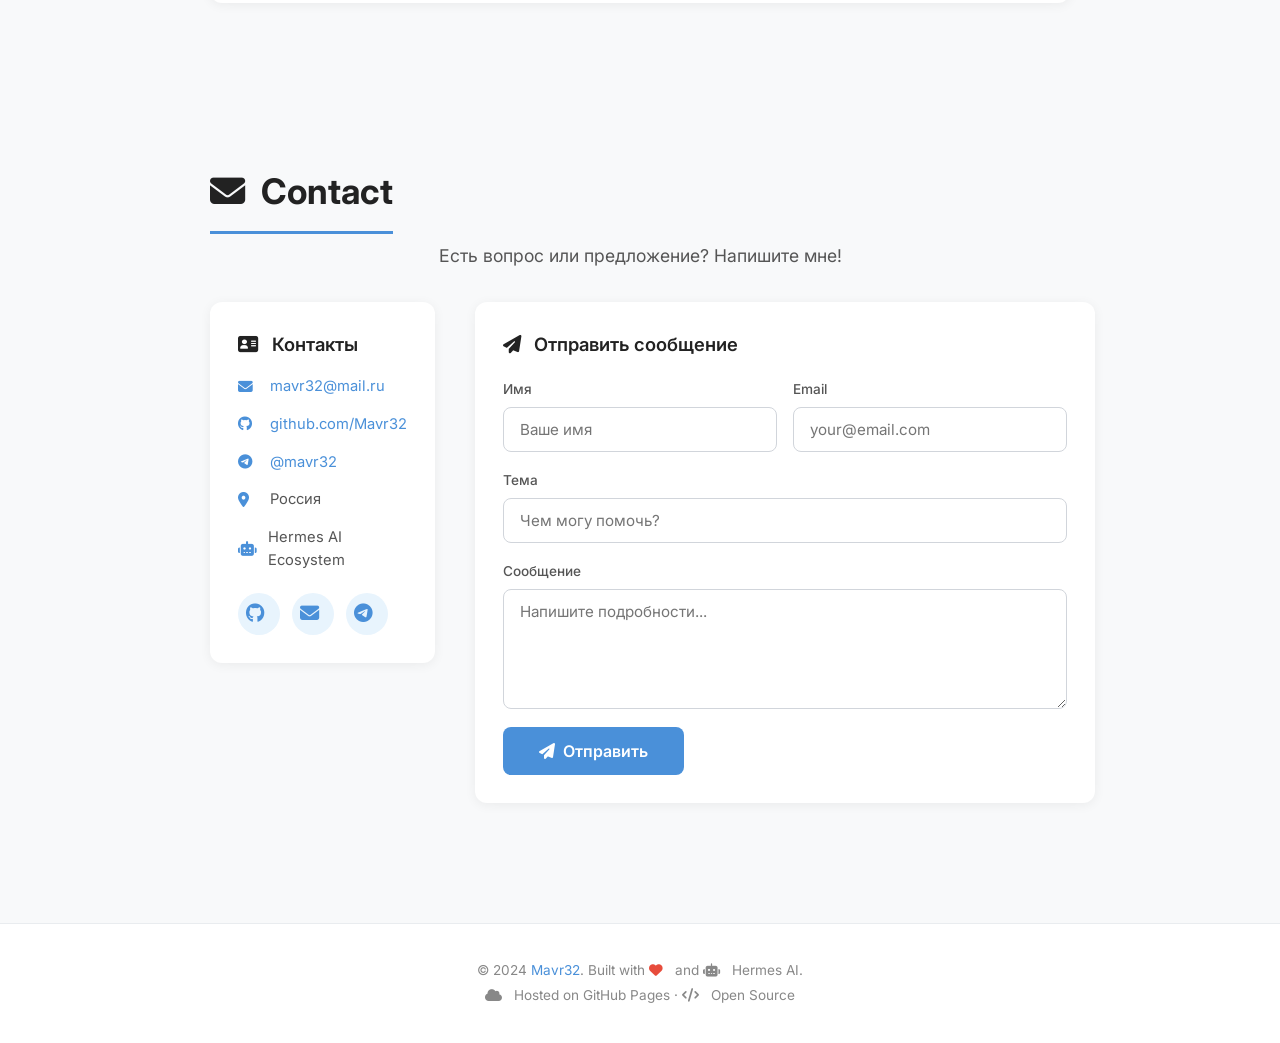
==== commit 606296ee: "New prices: RUB/EUR/USD, снижены для адекватности" ====
--- a/index.html
+++ b/index.html
@@ -69,7 +69,7 @@
       <article class="skill-card">
         <div class="skill-icon">🖥</div>
         <h3>Bot Monitor</h3>
-        <span class="price">500 ₽ разово</span>
+        <span class="price">299₽ · €3 · $3</span>
         <p>Полный мониторинг Telegram-ботов: статус, логи, авто-рестарт, уведомления.</p>
         <ul>
           <li>→ Статус всех ботов в реальном времени</li>
@@ -83,7 +83,7 @@
       <article class="skill-card">
         <div class="skill-icon">📊</div>
         <h3>Stock Analyst</h3>
-        <span class="price">1 000 ₽ разово</span>
+        <span class="price">499₽ · €5 · $5</span>
         <p>Биржевой аналитик для MOEX. Технический анализ, мониторинг портфеля, алерты. Без платных API.</p>
         <ul>
           <li>→ SMA, RSI — расчёт на истории MOEX</li>
@@ -97,7 +97,7 @@
       <article class="skill-card">
         <div class="skill-icon">🎨</div>
         <h3>Media Generator</h3>
-        <span class="price">1 500 ₽ разово</span>
+        <span class="price">699₽ · €7 · $7</span>
         <p>Генерация изображений через Stable Diffusion XL. Промпты, настройки, прямо из Telegram.</p>
         <ul>
           <li>→ Stable Diffusion XL через HuggingFace API</li>
@@ -111,7 +111,7 @@
       <article class="skill-card">
         <div class="skill-icon">🎙</div>
         <h3>Voice Processor</h3>
-        <span class="price">1 200 ₽ разово</span>
+        <span class="price">499₽ · €5 · $5</span>
         <p>Распознавание речи (Whisper) и синтез (Silero TTS). Полностью локально, бесплатно.</p>
         <ul>
           <li>→ Whisper — распознавание речи на русском</li>
@@ -125,7 +125,7 @@
       <article class="skill-card">
         <div class="skill-icon">📹</div>
         <h3>YouTube Manager</h3>
-        <span class="price">800 ₽ разово</span>
+        <span class="price">399₽ · €4 · $4</span>
         <p>Скачивание, анализ, транскрипция YouTube. yt-dlp без API-ключей. <strong>Ежедневный сбор данных по 19 странам.</strong></p>
         <ul>
           <li>→ Скачивание видео до 1080p</li>
@@ -139,7 +139,7 @@
       <article class="skill-card">
         <div class="skill-icon">🏖</div>
         <h3>Sochi-Adler Monitor</h3>
-        <span class="price">800 ₽ разово</span>
+        <span class="price">399₽ · €4 · $4</span>
         <p>Новости, погода, курсы валют, транспорт Сочи-Адлер-Абхазия. Для жителей и туристов.</p>
         <ul>
           <li>→ Новости РИА + Спутник Абхазия</li>
@@ -153,7 +153,7 @@
       <article class="skill-card">
         <div class="skill-icon">🛒</div>
         <h3>Yandex Market Scraper</h3>
-        <span class="price">1 500 ₽ разово</span>
+        <span class="price">499₽ · €5 · $5</span>
         <p>Мониторинг цен на Яндекс Маркете. Поиск товаров, сравнение, отслеживание.</p>
         <ul>
           <li>→ Поиск товаров с ценами</li>
@@ -167,7 +167,7 @@
       <article class="skill-card">
         <div class="skill-icon">📝</div>
         <h3>Auto Register</h3>
-        <span class="price">2 000 ₽ разово</span>
+        <span class="price">699₽ · €7 · $7</span>
         <p>Автоматическая регистрация на сайтах. Playwright, распознавание форм, скриншоты.</p>
         <ul>
           <li>→ Автозаполнение email, пароль, поля</li>
@@ -181,7 +181,7 @@
       <article class="skill-card">
         <div class="skill-icon">⚖️</div>
         <h3>Legal Blogger</h3>
-        <span class="price">1 200 ₽ разово</span>
+        <span class="price">499₽ · €5 · $5</span>
         <p>Юрист-помощник для блогеров. Проверка постов, шаблоны договоров, налоги, маркировка ИИ.</p>
         <ul>
           <li>→ Проверка контента перед публикацией</li>
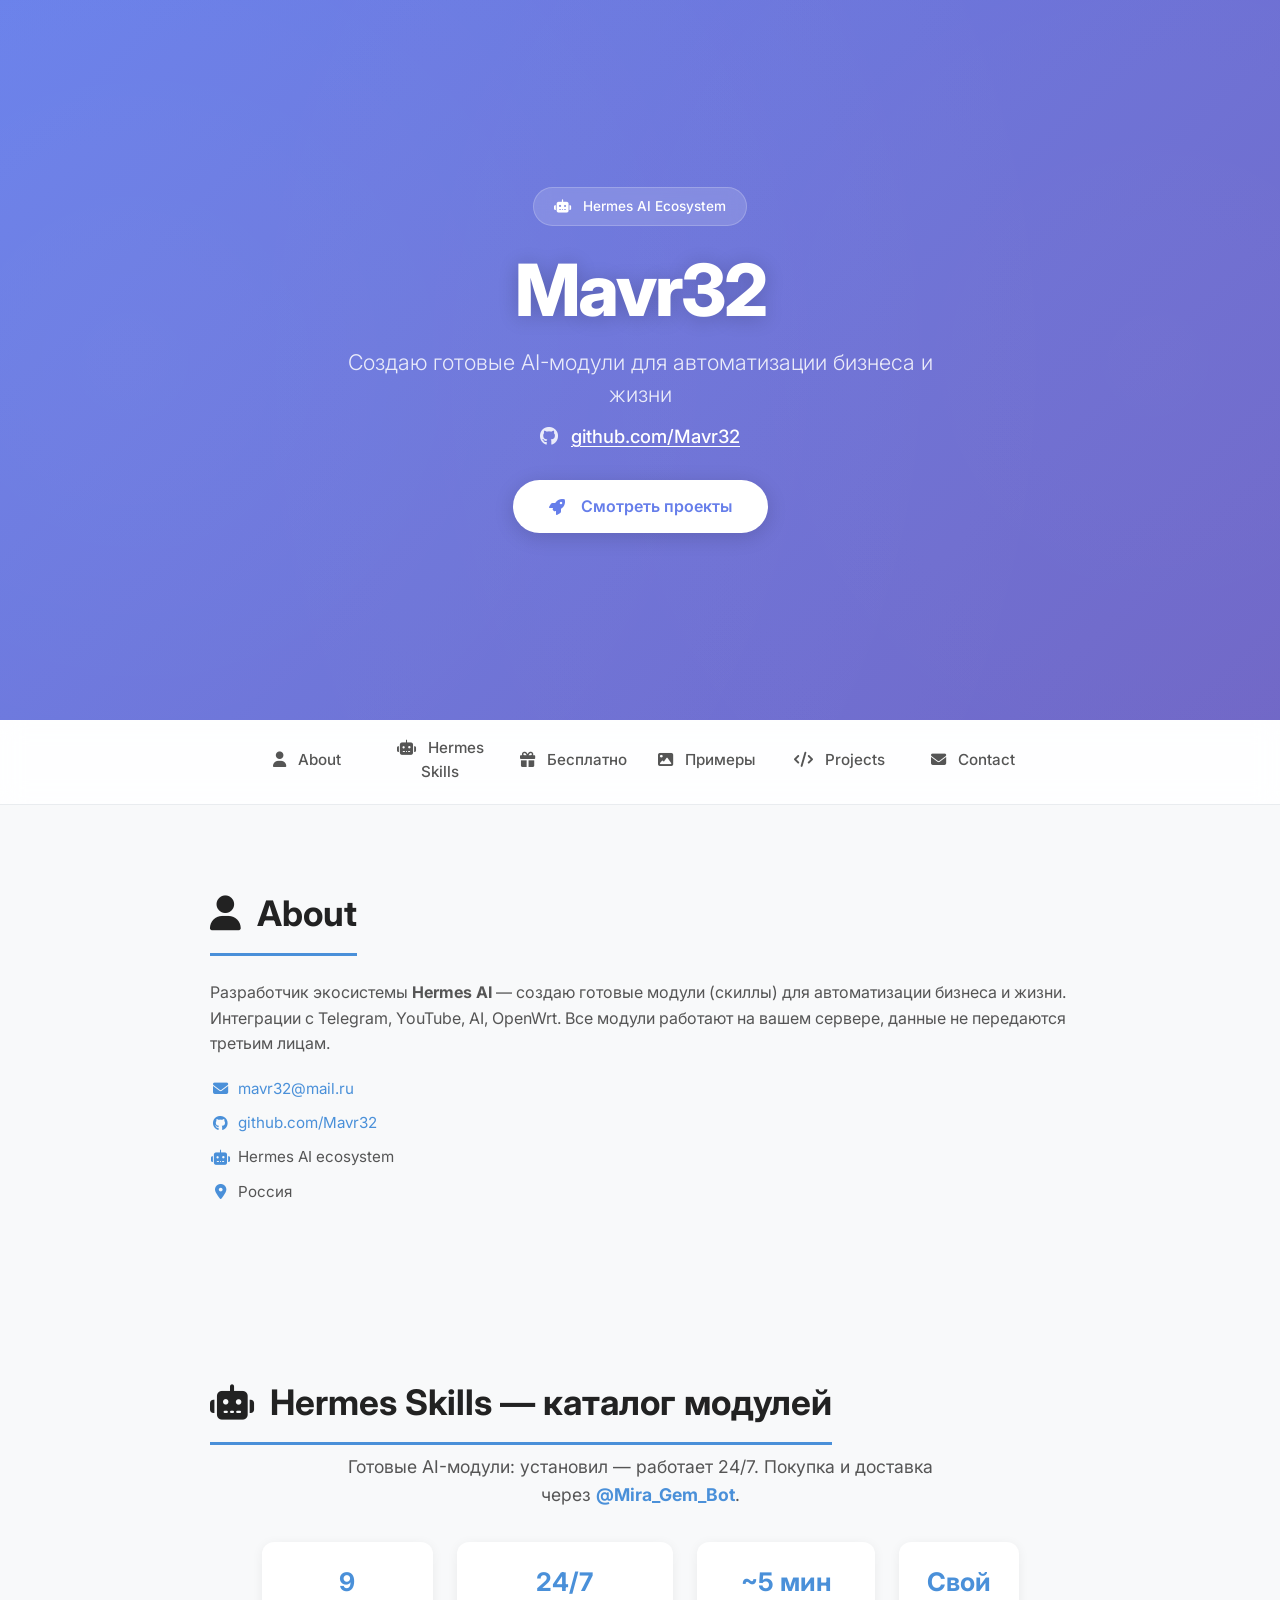
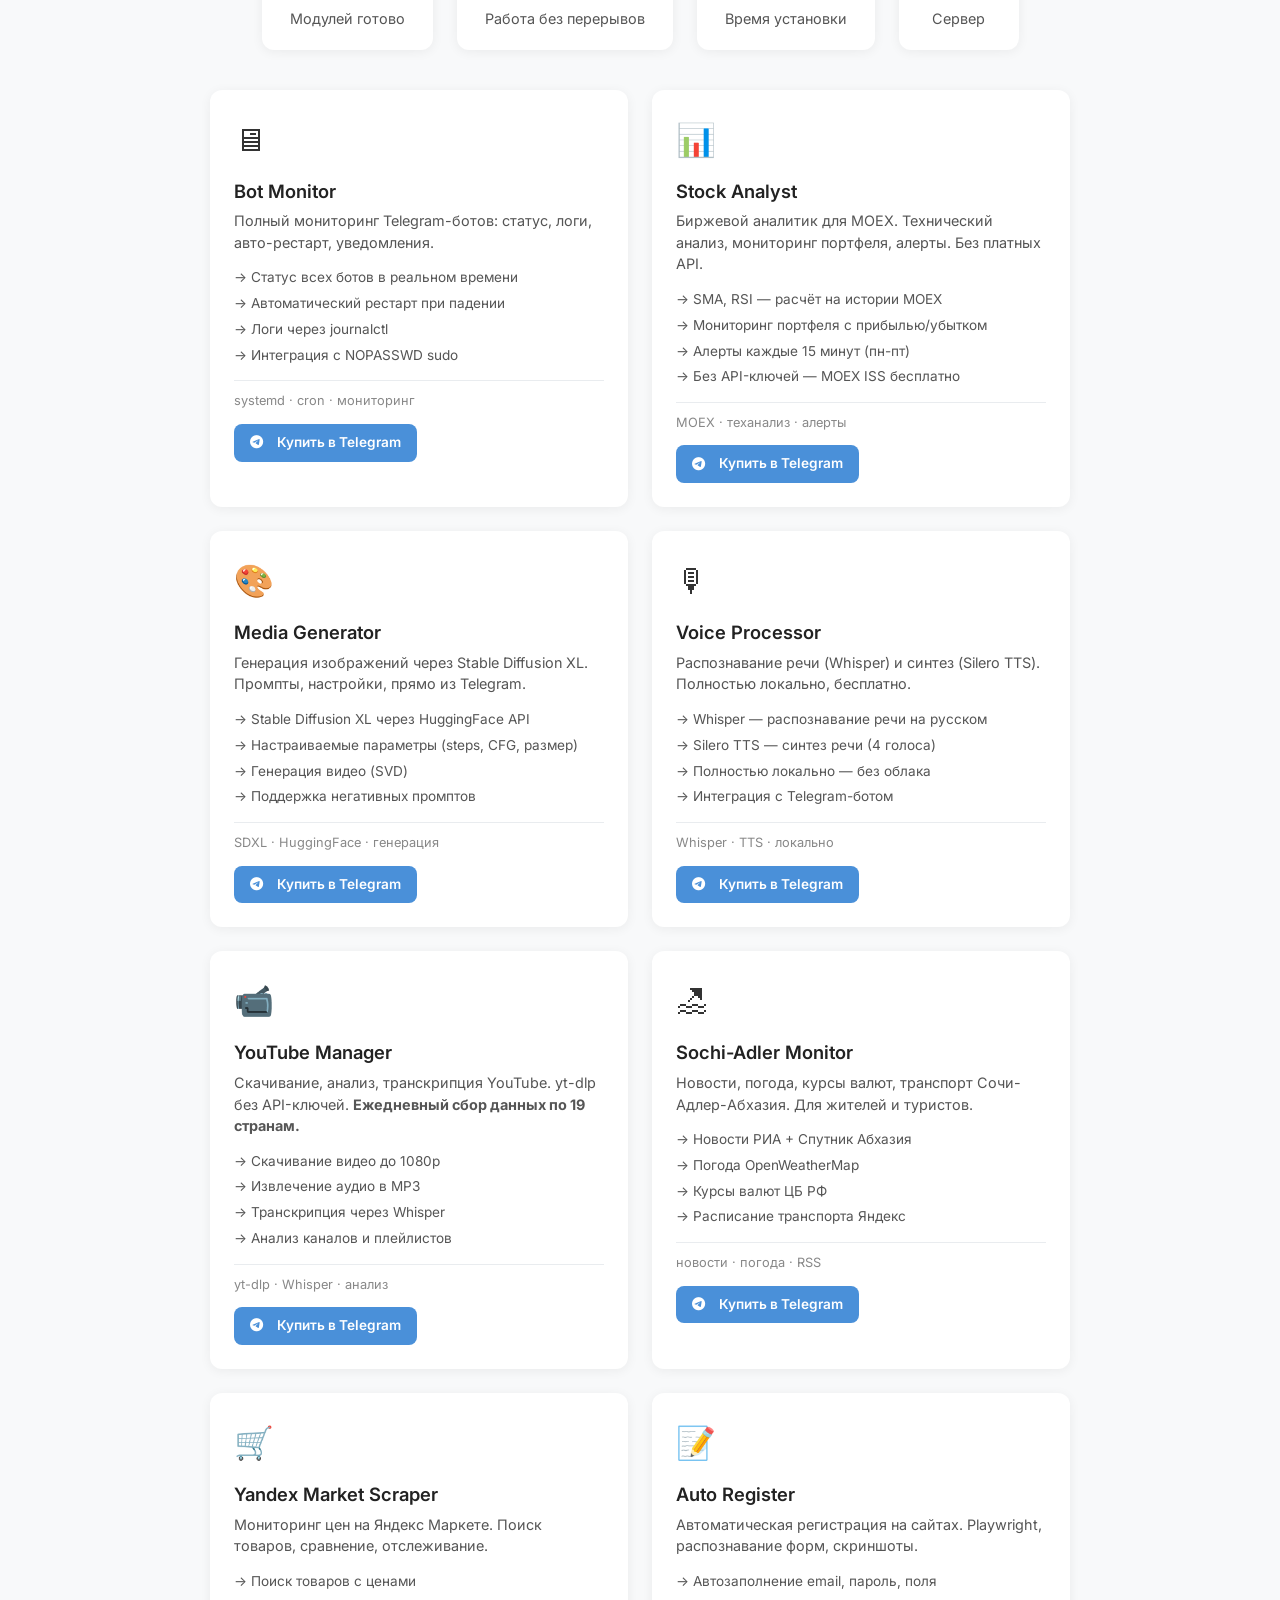
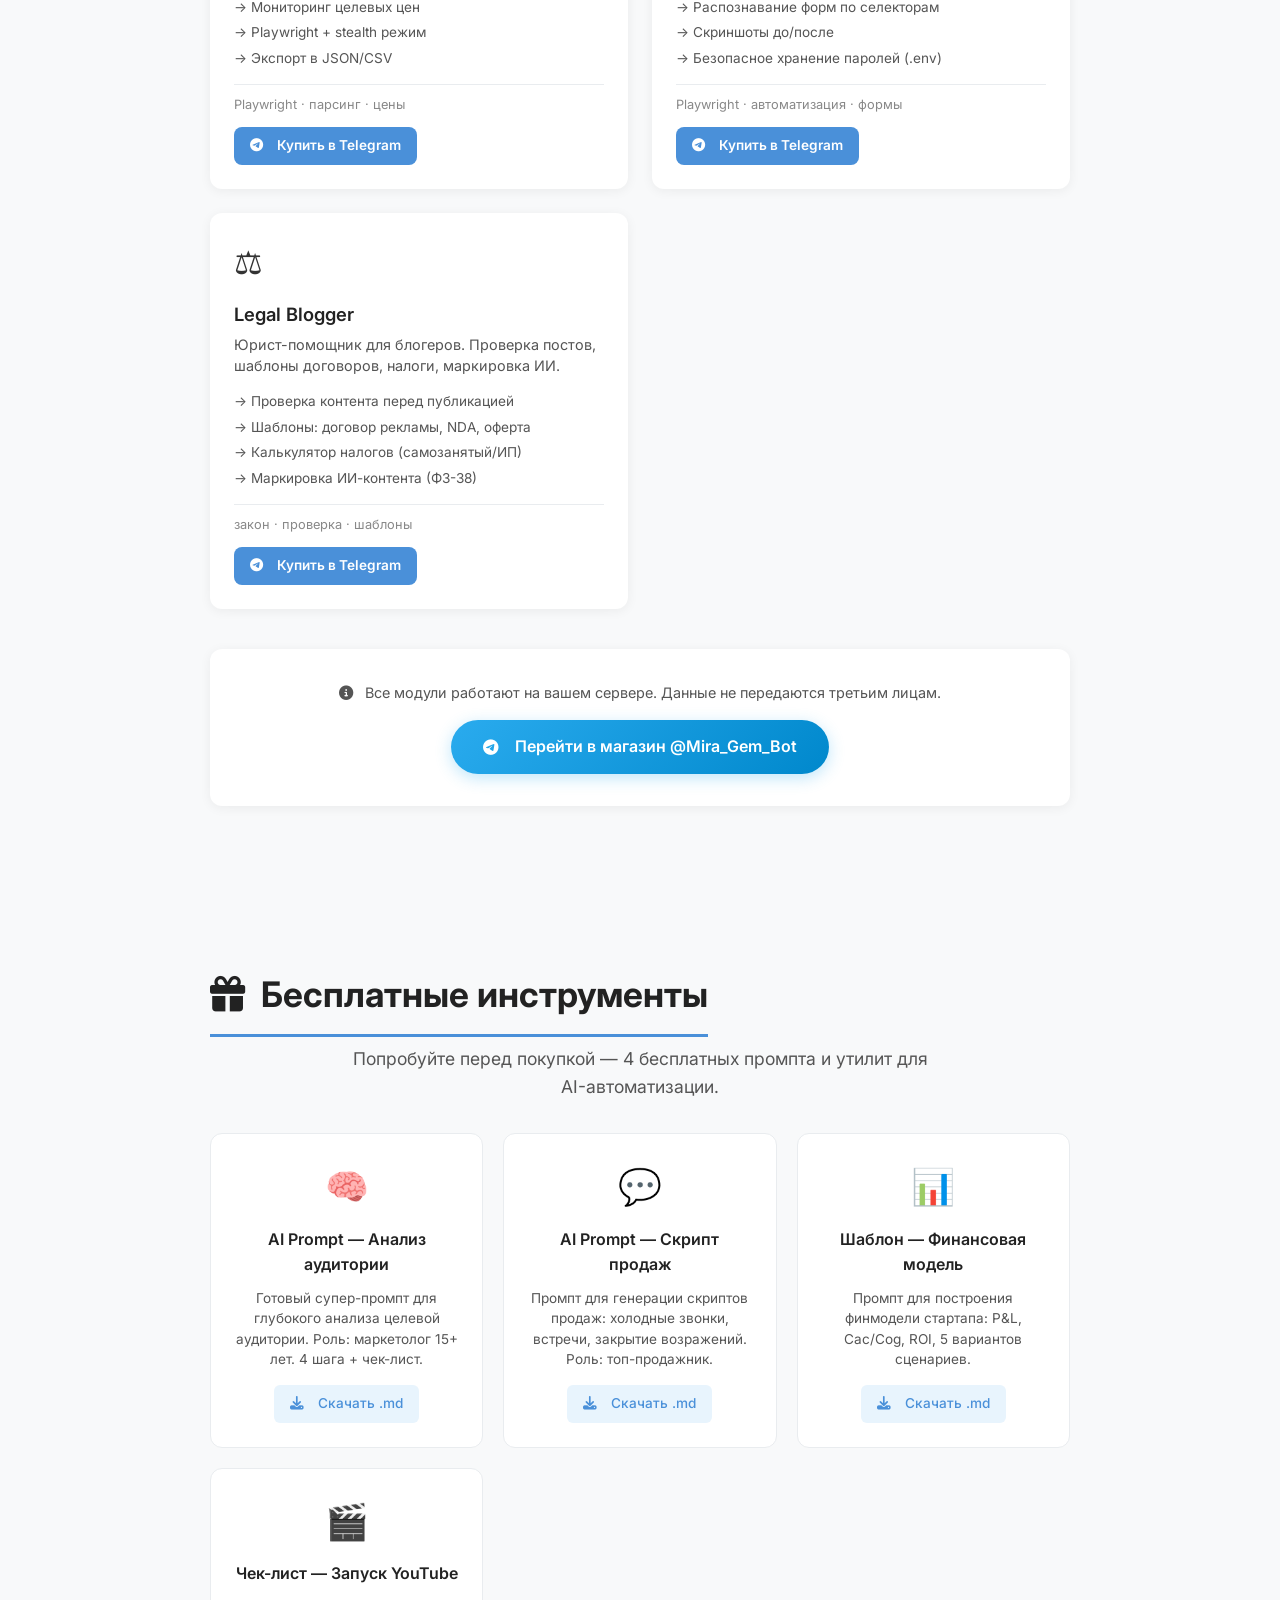
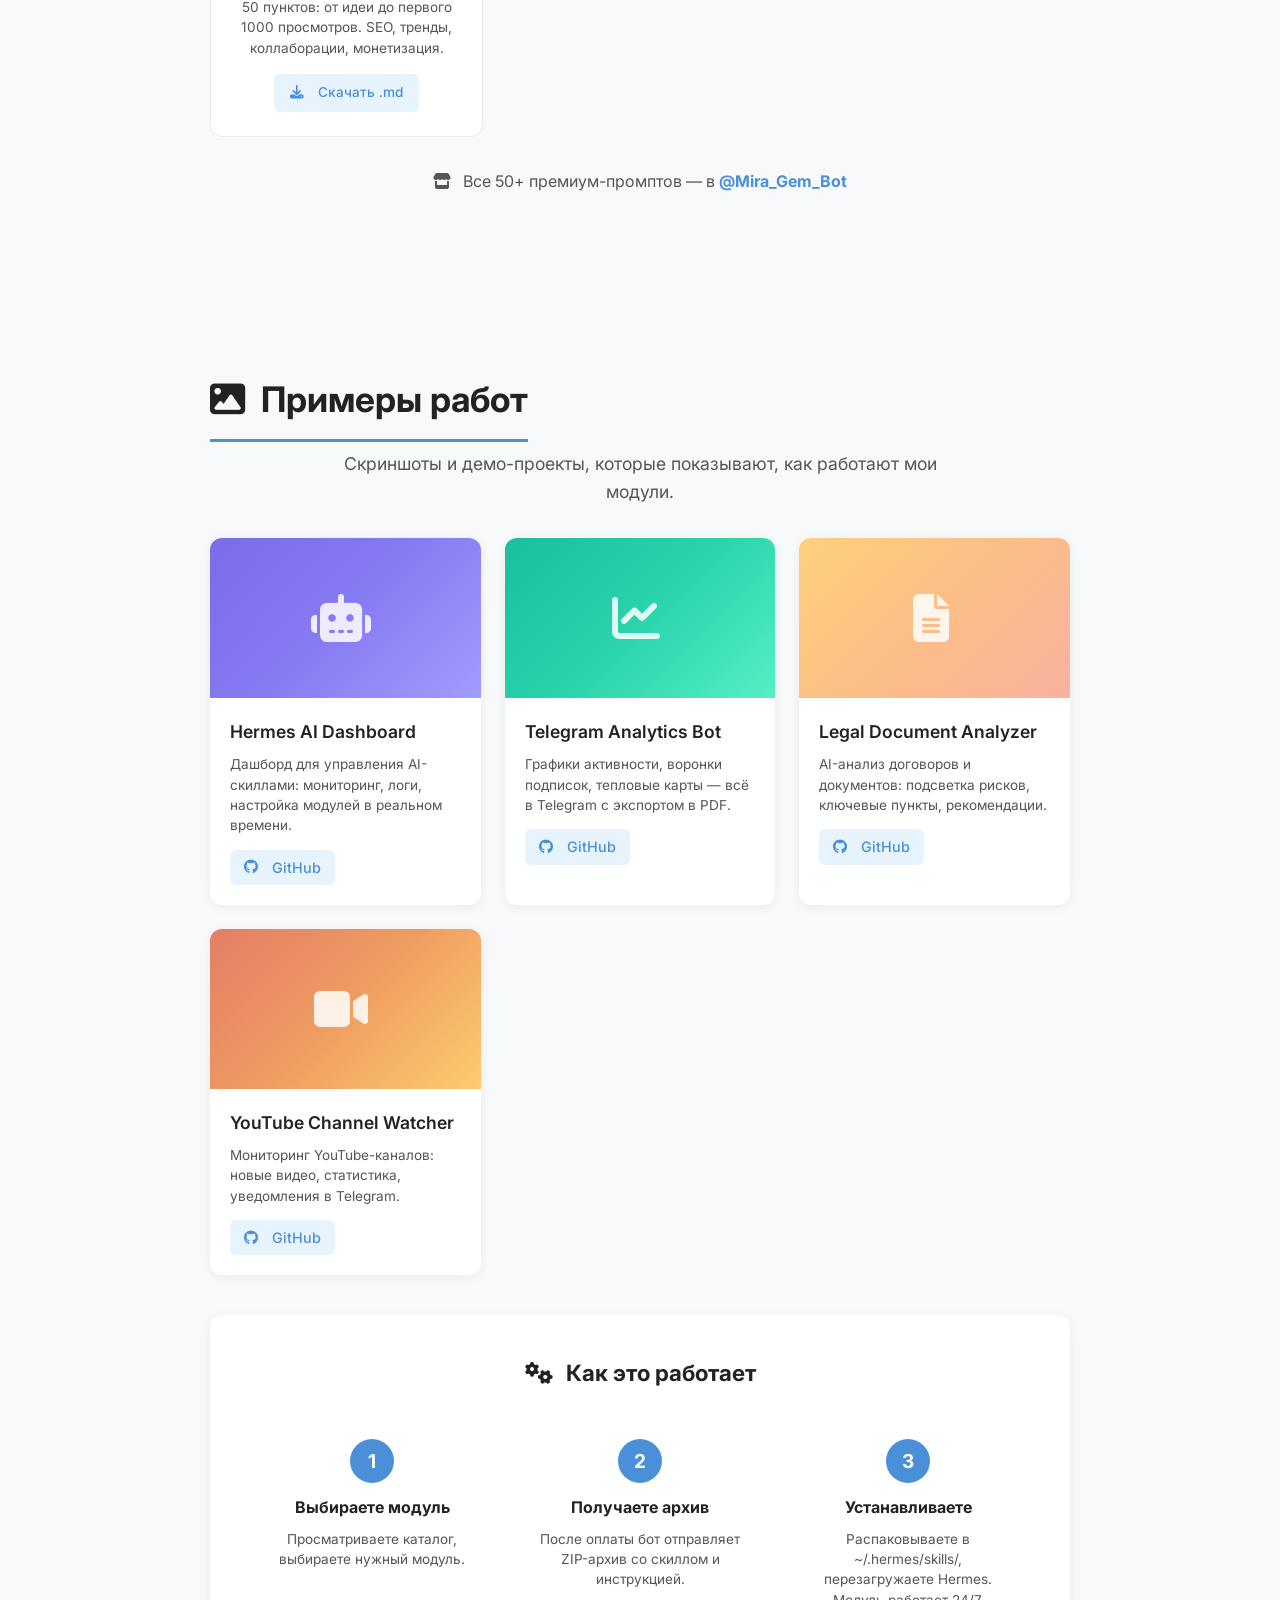
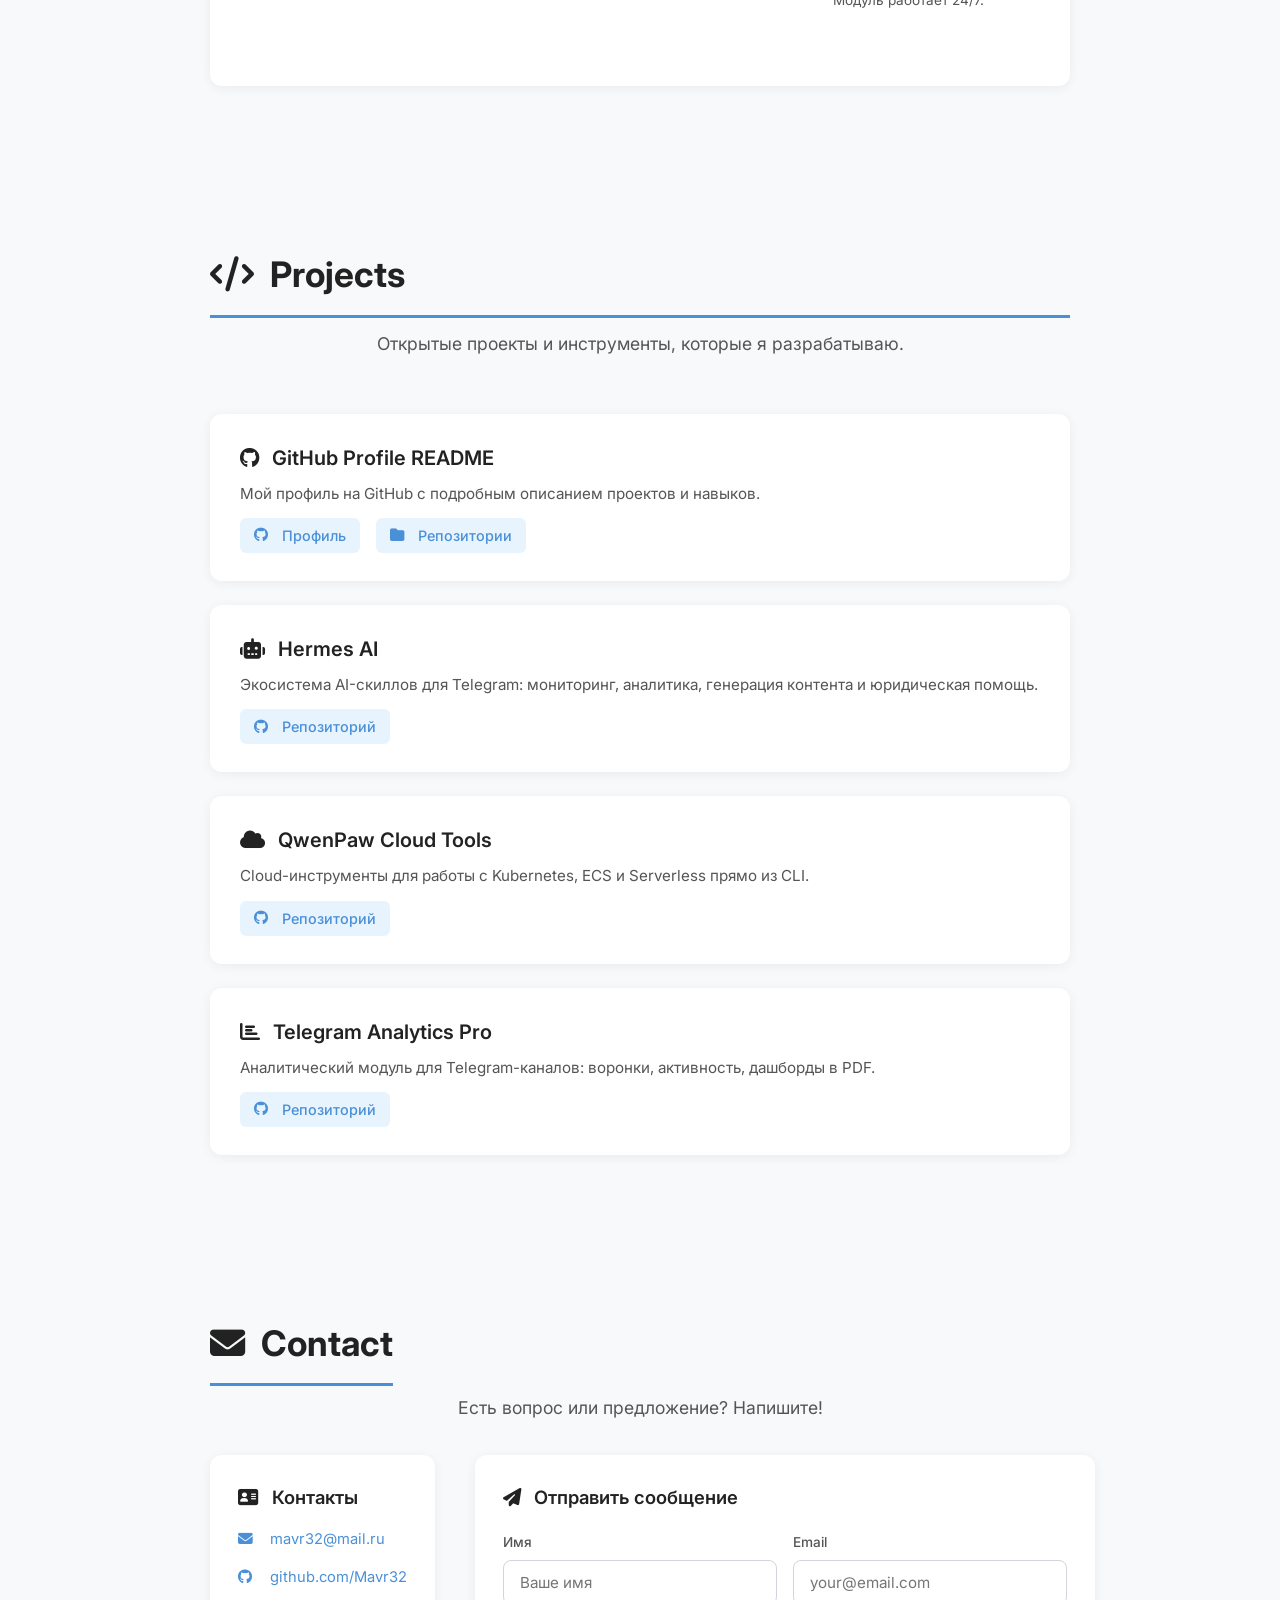
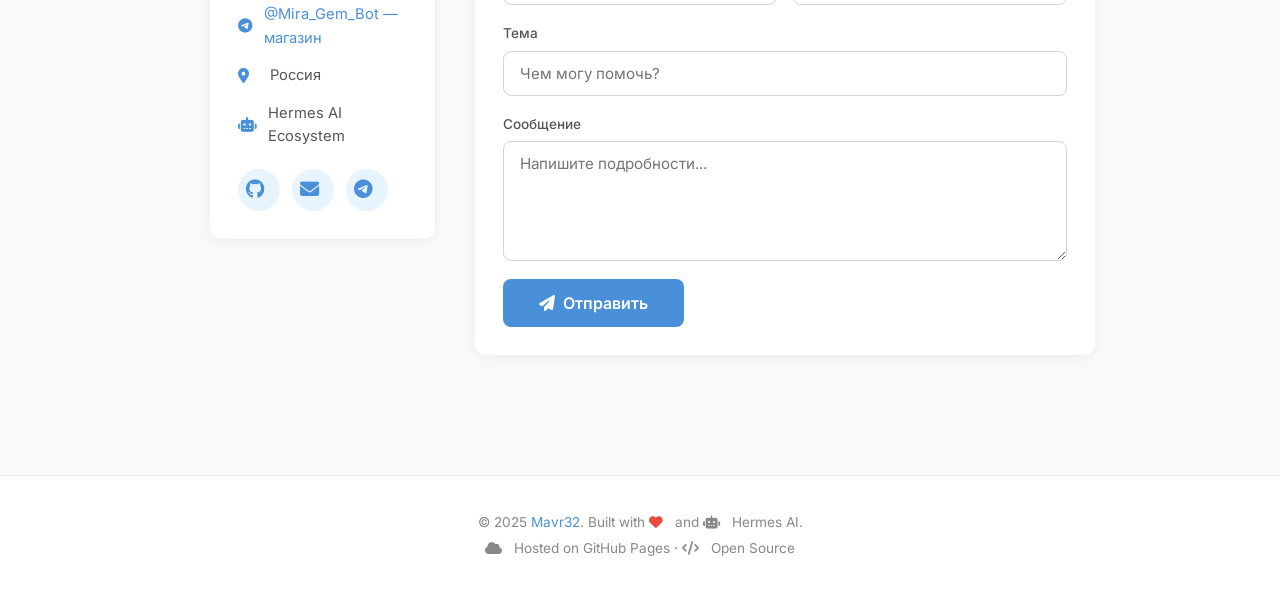
==== commit 1a037aa0: "v2.0: убраны цены, добавлен @Mira_Gem_Bot, бесплатный контент, трекер" ====
--- a/index.html
+++ b/index.html
@@ -3,9 +3,25 @@
 <head>
   <meta charset="UTF-8">
   <meta name="viewport" content="width=device-width, initial-scale=1.0">
-  <title>Mavr32 — Hermes Skills Market &amp; AI Solutions</title>
+  <title>Mavr32 — Hermes AI Ecosystem</title>
   <link rel="stylesheet" href="style.css">
   <link rel="stylesheet" href="https://cdnjs.cloudflare.com/ajax/libs/font-awesome/6.5.1/css/all.min.css">
+  <!-- Google Analytics -->
+  <script async src="https://www.googletagmanager.com/gtag/js?id=G-XXXXXXXXXX"></script>
+  <script>
+    window.dataLayer = window.dataLayer || [];
+    function gtag(){dataLayer.push(arguments);}
+    gtag('js', new Date());
+    gtag('config', 'G-XXXXXXXXXX', { send_page_view: true });
+  </script>
+  <!-- Custom Hit Counter -->
+  <script>
+    (function() {
+      fetch('https://mavr32.ktoto-plachet1.workers.dev/hit?page=' + encodeURIComponent(window.location.pathname), {
+        mode: 'no-cors'
+      }).catch(function() {});
+    })();
+  </script>
 </head>
 <body>
 
@@ -31,6 +47,7 @@
     <ul>
       <li><a href="#about"><i class="fas fa-user"></i> About</a></li>
       <li><a href="#hermes"><i class="fas fa-robot"></i> Hermes Skills</a></li>
+      <li><a href="#free"><i class="fas fa-gift"></i> Бесплатно</a></li>
       <li><a href="#works"><i class="fas fa-image"></i> Примеры</a></li>
       <li><a href="#projects"><i class="fas fa-code"></i> Projects</a></li>
       <li><a href="#contact"><i class="fas fa-envelope"></i> Contact</a></li>
@@ -55,8 +72,8 @@
        HERMES SKILLS MARKET
        ============================================================ -->
   <section id="hermes" class="animate-on-scroll">
-    <h2><i class="fas fa-robot"></i> Hermes Skills Market</h2>
-    <p class="section-subtitle">Готовые модули для Hermes AI: мониторинг, аналитика, генерация контента, юридическая помощь. Установил — и работает.</p>
+    <h2><i class="fas fa-robot"></i> Hermes Skills — каталог модулей</h2>
+    <p class="section-subtitle">Готовые AI-модули: установил — работает 24/7. Покупка и доставка через <a href="https://t.me/Mira_Gem_Bot" target="_blank"><strong>@Mira_Gem_Bot</strong></a>.</p>
 
     <div class="stats animate-stagger">
       <div class="stat"><span class="stat-num">9</span> Модулей готово</div>
@@ -69,7 +86,6 @@
       <article class="skill-card">
         <div class="skill-icon">🖥</div>
         <h3>Bot Monitor</h3>
-        <span class="price">299₽ · €3 · $3</span>
         <p>Полный мониторинг Telegram-ботов: статус, логи, авто-рестарт, уведомления.</p>
         <ul>
           <li>→ Статус всех ботов в реальном времени</li>
@@ -78,12 +94,12 @@
           <li>→ Интеграция с NOPASSWD sudo</li>
         </ul>
         <span class="tech">systemd · cron · мониторинг</span>
+        <a href="https://t.me/Mira_Gem_Bot" target="_blank" class="skill-buy"><i class="fab fa-telegram"></i> Купить в Telegram</a>
       </article>
 
       <article class="skill-card">
         <div class="skill-icon">📊</div>
         <h3>Stock Analyst</h3>
-        <span class="price">499₽ · €5 · $5</span>
         <p>Биржевой аналитик для MOEX. Технический анализ, мониторинг портфеля, алерты. Без платных API.</p>
         <ul>
           <li>→ SMA, RSI — расчёт на истории MOEX</li>
@@ -92,12 +108,12 @@
           <li>→ Без API-ключей — MOEX ISS бесплатно</li>
         </ul>
         <span class="tech">MOEX · теханализ · алерты</span>
+        <a href="https://t.me/Mira_Gem_Bot" target="_blank" class="skill-buy"><i class="fab fa-telegram"></i> Купить в Telegram</a>
       </article>
 
       <article class="skill-card">
         <div class="skill-icon">🎨</div>
         <h3>Media Generator</h3>
-        <span class="price">699₽ · €7 · $7</span>
         <p>Генерация изображений через Stable Diffusion XL. Промпты, настройки, прямо из Telegram.</p>
         <ul>
           <li>→ Stable Diffusion XL через HuggingFace API</li>
@@ -106,12 +122,12 @@
           <li>→ Поддержка негативных промптов</li>
         </ul>
         <span class="tech">SDXL · HuggingFace · генерация</span>
+        <a href="https://t.me/Mira_Gem_Bot" target="_blank" class="skill-buy"><i class="fab fa-telegram"></i> Купить в Telegram</a>
       </article>
 
       <article class="skill-card">
         <div class="skill-icon">🎙</div>
         <h3>Voice Processor</h3>
-        <span class="price">499₽ · €5 · $5</span>
         <p>Распознавание речи (Whisper) и синтез (Silero TTS). Полностью локально, бесплатно.</p>
         <ul>
           <li>→ Whisper — распознавание речи на русском</li>
@@ -120,12 +136,12 @@
           <li>→ Интеграция с Telegram-ботом</li>
         </ul>
         <span class="tech">Whisper · TTS · локально</span>
+        <a href="https://t.me/Mira_Gem_Bot" target="_blank" class="skill-buy"><i class="fab fa-telegram"></i> Купить в Telegram</a>
       </article>
 
       <article class="skill-card">
         <div class="skill-icon">📹</div>
         <h3>YouTube Manager</h3>
-        <span class="price">399₽ · €4 · $4</span>
         <p>Скачивание, анализ, транскрипция YouTube. yt-dlp без API-ключей. <strong>Ежедневный сбор данных по 19 странам.</strong></p>
         <ul>
           <li>→ Скачивание видео до 1080p</li>
@@ -134,12 +150,12 @@
           <li>→ Анализ каналов и плейлистов</li>
         </ul>
         <span class="tech">yt-dlp · Whisper · анализ</span>
+        <a href="https://t.me/Mira_Gem_Bot" target="_blank" class="skill-buy"><i class="fab fa-telegram"></i> Купить в Telegram</a>
       </article>
 
       <article class="skill-card">
         <div class="skill-icon">🏖</div>
         <h3>Sochi-Adler Monitor</h3>
-        <span class="price">399₽ · €4 · $4</span>
         <p>Новости, погода, курсы валют, транспорт Сочи-Адлер-Абхазия. Для жителей и туристов.</p>
         <ul>
           <li>→ Новости РИА + Спутник Абхазия</li>
@@ -148,12 +164,12 @@
           <li>→ Расписание транспорта Яндекс</li>
         </ul>
         <span class="tech">новости · погода · RSS</span>
+        <a href="https://t.me/Mira_Gem_Bot" target="_blank" class="skill-buy"><i class="fab fa-telegram"></i> Купить в Telegram</a>
       </article>
 
       <article class="skill-card">
         <div class="skill-icon">🛒</div>
         <h3>Yandex Market Scraper</h3>
-        <span class="price">499₽ · €5 · $5</span>
         <p>Мониторинг цен на Яндекс Маркете. Поиск товаров, сравнение, отслеживание.</p>
         <ul>
           <li>→ Поиск товаров с ценами</li>
@@ -162,12 +178,12 @@
           <li>→ Экспорт в JSON/CSV</li>
         </ul>
         <span class="tech">Playwright · парсинг · цены</span>
+        <a href="https://t.me/Mira_Gem_Bot" target="_blank" class="skill-buy"><i class="fab fa-telegram"></i> Купить в Telegram</a>
       </article>
 
       <article class="skill-card">
         <div class="skill-icon">📝</div>
         <h3>Auto Register</h3>
-        <span class="price">699₽ · €7 · $7</span>
         <p>Автоматическая регистрация на сайтах. Playwright, распознавание форм, скриншоты.</p>
         <ul>
           <li>→ Автозаполнение email, пароль, поля</li>
@@ -176,12 +192,12 @@
           <li>→ Безопасное хранение паролей (.env)</li>
         </ul>
         <span class="tech">Playwright · автоматизация · формы</span>
+        <a href="https://t.me/Mira_Gem_Bot" target="_blank" class="skill-buy"><i class="fab fa-telegram"></i> Купить в Telegram</a>
       </article>
 
       <article class="skill-card">
         <div class="skill-icon">⚖️</div>
         <h3>Legal Blogger</h3>
-        <span class="price">499₽ · €5 · $5</span>
         <p>Юрист-помощник для блогеров. Проверка постов, шаблоны договоров, налоги, маркировка ИИ.</p>
         <ul>
           <li>→ Проверка контента перед публикацией</li>
@@ -190,14 +206,65 @@
           <li>→ Маркировка ИИ-контента (ФЗ-38)</li>
         </ul>
         <span class="tech">закон · проверка · шаблоны</span>
-      </article>
-    </div>
-    </div>
-
-    <hr>
-    <p style="text-align:center; font-size:0.95rem; color:var(--color-text-muted);">
-      <i class="fas fa-info-circle"></i> Все модули работают на вашем сервере. Данные не передаются третьим лицам.
-      <br>Подробнее: <a href="https://github.com/Mavr32" target="_blank">GitHub <i class="fas fa-external-link-alt"></i></a>
+        <a href="https://t.me/Mira_Gem_Bot" target="_blank" class="skill-buy"><i class="fab fa-telegram"></i> Купить в Telegram</a>
+      </article>
+    </div>
+
+    <div class="market-cta">
+      <p><i class="fas fa-info-circle"></i> Все модули работают на вашем сервере. Данные не передаются третьим лицам.</p>
+      <a href="https://t.me/Mira_Gem_Bot" target="_blank" class="cta-button">
+        <i class="fab fa-telegram"></i> Перейти в магазин @Mira_Gem_Bot
+      </a>
+    </div>
+  </section>
+
+  <!-- ============================================================
+       FREE CONTENT — 10% бесплатного контента
+       ============================================================ -->
+  <section id="free" class="animate-on-scroll">
+    <h2><i class="fas fa-gift"></i> Бесплатные инструменты</h2>
+    <p class="section-subtitle">Попробуйте перед покупкой — 4 бесплатных промпта и утилит для AI-автоматизации.</p>
+
+    <div class="free-grid animate-stagger">
+      <div class="free-card">
+        <div class="free-icon">🧠</div>
+        <h3>AI Prompt — Анализ аудитории</h3>
+        <p>Готовый супер-промпт для глубокого анализа целевой аудитории. Роль: маркетолог 15+ лет. 4 шага + чек-лист.</p>
+        <a href="https://github.com/Mavr32/mavr32.github.io/raw/main/free/super_prompt_01_audience_analysis.md" class="free-download" download>
+          <i class="fas fa-download"></i> Скачать .md
+        </a>
+      </div>
+
+      <div class="free-card">
+        <div class="free-icon">💬</div>
+        <h3>AI Prompt — Скрипт продаж</h3>
+        <p>Промпт для генерации скриптов продаж: холодные звонки, встречи, закрытие возражений. Роль: топ-продажник.</p>
+        <a href="https://github.com/Mavr32/mavr32.github.io/raw/main/free/super_prompt_11_sales_script.md" class="free-download" download>
+          <i class="fas fa-download"></i> Скачать .md
+        </a>
+      </div>
+
+      <div class="free-card">
+        <div class="free-icon">📊</div>
+        <h3>Шаблон — Финансовая модель</h3>
+        <p>Промпт для построения финмодели стартапа: P&amp;L, Cac/Cog, ROI, 5 вариантов сценариев.</p>
+        <a href="https://github.com/Mavr32/mavr32.github.io/raw/main/free/super_prompt_21_financial_model.md" class="free-download" download>
+          <i class="fas fa-download"></i> Скачать .md
+        </a>
+      </div>
+
+      <div class="free-card">
+        <div class="free-icon">🎬</div>
+        <h3>Чек-лист — Запуск YouTube</h3>
+        <p>50 пунктов: от идеи до первого 1000 просмотров. SEO, тренды, коллаборации, монетизация.</p>
+        <a href="https://github.com/Mavr32/mavr32.github.io/raw/main/free/super_prompt_45_video_script.md" class="free-download" download>
+          <i class="fas fa-download"></i> Скачать .md
+        </a>
+      </div>
+    </div>
+
+    <p class="free-more">
+      <i class="fas fa-store"></i> Все 50+ премиум-промптов — в <a href="https://t.me/Mira_Gem_Bot" target="_blank"><strong>@Mira_Gem_Bot</strong></a>
     </p>
   </section>
 
@@ -262,7 +329,7 @@
       </div>
     </div>
 
-    <!-- How It Works (встроено в секцию Примеры) -->
+    <!-- How It Works -->
     <div class="how-it-works animate-on-scroll">
       <h3><i class="fas fa-cogs"></i> Как это работает</h3>
       <div class="steps">
@@ -331,7 +398,7 @@
        ============================================================ -->
   <section id="contact" class="animate-on-scroll">
     <h2><i class="fas fa-envelope"></i> Contact</h2>
-    <p class="section-subtitle">Есть вопрос или предложение? Напишите мне!</p>
+    <p class="section-subtitle">Есть вопрос или предложение? Напишите!</p>
 
     <div class="contact-wrapper">
       <!-- Contact Info -->
@@ -340,14 +407,14 @@
         <ul>
           <li><i class="fas fa-envelope"></i> <a href="mailto:mavr32@mail.ru">mavr32@mail.ru</a></li>
           <li><i class="fab fa-github"></i> <a href="https://github.com/Mavr32" target="_blank">github.com/Mavr32</a></li>
-          <li><i class="fab fa-telegram"></i> <a href="https://t.me/mavr32" target="_blank">@mavr32</a></li>
+          <li><i class="fab fa-telegram"></i> <a href="https://t.me/Mira_Gem_Bot" target="_blank">@Mira_Gem_Bot — магазин</a></li>
           <li><i class="fas fa-map-marker-alt"></i> Россия</li>
           <li><i class="fas fa-robot"></i> Hermes AI Ecosystem</li>
         </ul>
         <div class="social-links">
           <a href="https://github.com/Mavr32" target="_blank" aria-label="GitHub"><i class="fab fa-github"></i></a>
           <a href="mailto:mavr32@mail.ru" aria-label="Email"><i class="fas fa-envelope"></i></a>
-          <a href="https://t.me/mavr32" target="_blank" aria-label="Telegram"><i class="fab fa-telegram"></i></a>
+          <a href="https://t.me/Mira_Gem_Bot" target="_blank" aria-label="Telegram Bot"><i class="fab fa-telegram"></i></a>
         </div>
       </div>
 
@@ -383,7 +450,7 @@
        FOOTER
        ============================================================ -->
   <footer>
-    <p>&copy; 2024 <a href="https://github.com/Mavr32" target="_blank">Mavr32</a>. Built with <i class="fas fa-heart" style="color: #e74c3c;"></i> and <i class="fas fa-robot"></i> Hermes AI.</p>
+    <p>&copy; 2025 <a href="https://github.com/Mavr32" target="_blank">Mavr32</a>. Built with <i class="fas fa-heart" style="color: #e74c3c;"></i> and <i class="fas fa-robot"></i> Hermes AI.</p>
     <p><i class="fas fa-cloud"></i> Hosted on GitHub Pages &middot; <i class="fas fa-code"></i> Open Source</p>
   </footer>
 
@@ -393,39 +460,24 @@
   <script>
     (function() {
       'use strict';
-
-      /**
-       * Intersection Observer for .animate-on-scroll elements.
-       * Adds class "visible" when an element enters the viewport.
-       */
       const animateElements = document.querySelectorAll('.animate-on-scroll, .animate-stagger');
-
       if (animateElements.length > 0 && 'IntersectionObserver' in window) {
         const observer = new IntersectionObserver(
           (entries) => {
             entries.forEach((entry) => {
               if (entry.isIntersecting) {
                 entry.target.classList.add('visible');
-                // Optionally unobserve after animation to save resources
                 observer.unobserve(entry.target);
               }
             });
           },
-          {
-            // Trigger when 10% of the element is visible
-            threshold: 0.1,
-            // Optional: offset to trigger a bit earlier
-            rootMargin: '0px 0px -40px 0px'
-          }
+          { threshold: 0.1, rootMargin: '0px 0px -40px 0px' }
         );
-
         animateElements.forEach((el) => observer.observe(el));
       } else {
-        // Fallback: show all immediately if no observer support
         animateElements.forEach((el) => el.classList.add('visible'));
       }
     })();
   </script>
-
 </body>
 </html>
--- a/style.css
+++ b/style.css
@@ -986,6 +986,141 @@
 }
 
 /* ============================================================
+   SKILL BUY BUTTON
+   ============================================================ */
+.skill-buy {
+  display: inline-flex;
+  align-items: center;
+  gap: 6px;
+  margin-top: 12px;
+  padding: 8px 16px;
+  background: var(--color-accent);
+  color: #fff !important;
+  border-radius: var(--radius-md);
+  font-size: 0.85rem;
+  font-weight: 600;
+  transition: background var(--transition-base), transform var(--transition-fast);
+}
+
+.skill-buy:hover {
+  background: var(--color-accent-hover);
+  transform: translateY(-2px);
+  opacity: 1 !important;
+  color: #fff !important;
+}
+
+/* ============================================================
+   MARKET CTA
+   ============================================================ */
+.market-cta {
+  text-align: center;
+  margin-top: 32px;
+  padding: 32px;
+  background: var(--color-surface);
+  border-radius: var(--radius-lg);
+  box-shadow: var(--shadow-sm);
+  transition: background-color var(--transition-slow);
+}
+
+.market-cta p {
+  font-size: 0.9rem;
+  color: var(--color-text-secondary);
+  margin-bottom: 16px;
+}
+
+.cta-button {
+  display: inline-flex;
+  align-items: center;
+  gap: 8px;
+  padding: 14px 32px;
+  background: linear-gradient(135deg, #2AABEE, #0088cc);
+  color: #fff !important;
+  border-radius: 50px;
+  font-size: 1rem;
+  font-weight: 600;
+  transition: transform var(--transition-base), box-shadow var(--transition-base);
+  box-shadow: 0 4px 16px rgba(42, 171, 238, 0.3);
+}
+
+.cta-button:hover {
+  transform: translateY(-3px);
+  box-shadow: 0 8px 24px rgba(42, 171, 238, 0.4);
+  opacity: 1 !important;
+  color: #fff !important;
+}
+
+/* ============================================================
+   FREE CONTENT
+   ============================================================ */
+.free-grid {
+  display: grid;
+  grid-template-columns: repeat(auto-fill, minmax(240px, 1fr));
+  gap: 20px;
+  margin: 32px 0;
+}
+
+.free-card {
+  background: var(--color-surface);
+  border: 1px solid var(--color-border);
+  border-radius: var(--radius-lg);
+  padding: 24px;
+  text-align: center;
+  transition: transform var(--transition-base), box-shadow var(--transition-base),
+              background-color var(--transition-slow);
+}
+
+.free-card:hover {
+  transform: translateY(-4px);
+  box-shadow: var(--shadow-md);
+}
+
+.free-icon {
+  font-size: 2.2rem;
+  margin-bottom: 12px;
+}
+
+.free-card h3 {
+  font-size: 1rem;
+  font-weight: 600;
+  color: var(--color-heading);
+  margin-bottom: 10px;
+  transition: color var(--transition-slow);
+}
+
+.free-card p {
+  font-size: 0.85rem;
+  color: var(--color-text-secondary);
+  line-height: 1.5;
+  margin-bottom: 16px;
+}
+
+.free-download {
+  display: inline-flex;
+  align-items: center;
+  gap: 6px;
+  padding: 8px 16px;
+  background: var(--color-accent-light);
+  color: var(--color-accent);
+  border-radius: var(--radius-sm);
+  font-size: 0.85rem;
+  font-weight: 500;
+  transition: background var(--transition-base), color var(--transition-base);
+}
+
+.free-download:hover {
+  background: var(--color-accent);
+  color: #fff !important;
+  opacity: 1;
+}
+
+.free-more {
+  text-align: center;
+  font-size: 1rem;
+  color: var(--color-text-secondary);
+  margin-top: 24px;
+}
+
+/* ============================================================
    RESPONSIVE — Mobile (< 768px)
    ============================================================ */
 @media (max-width: 767px) {
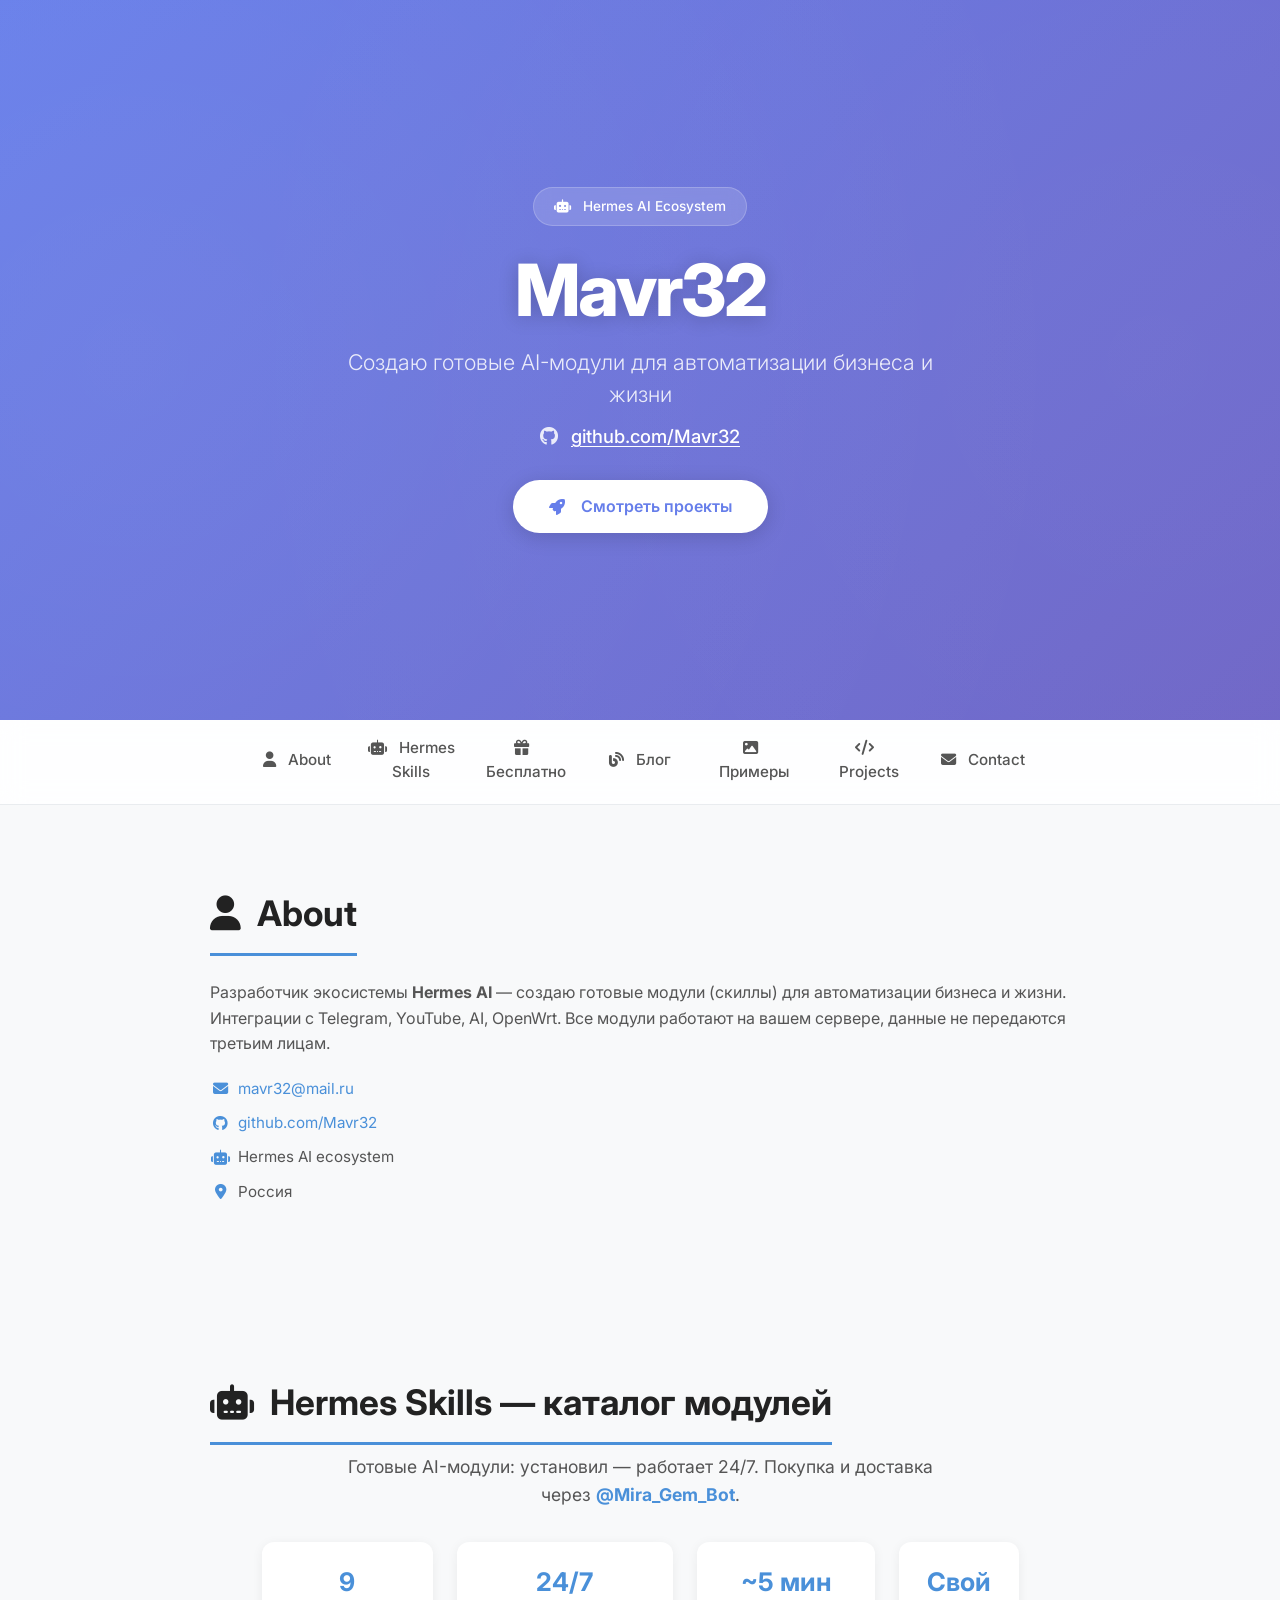
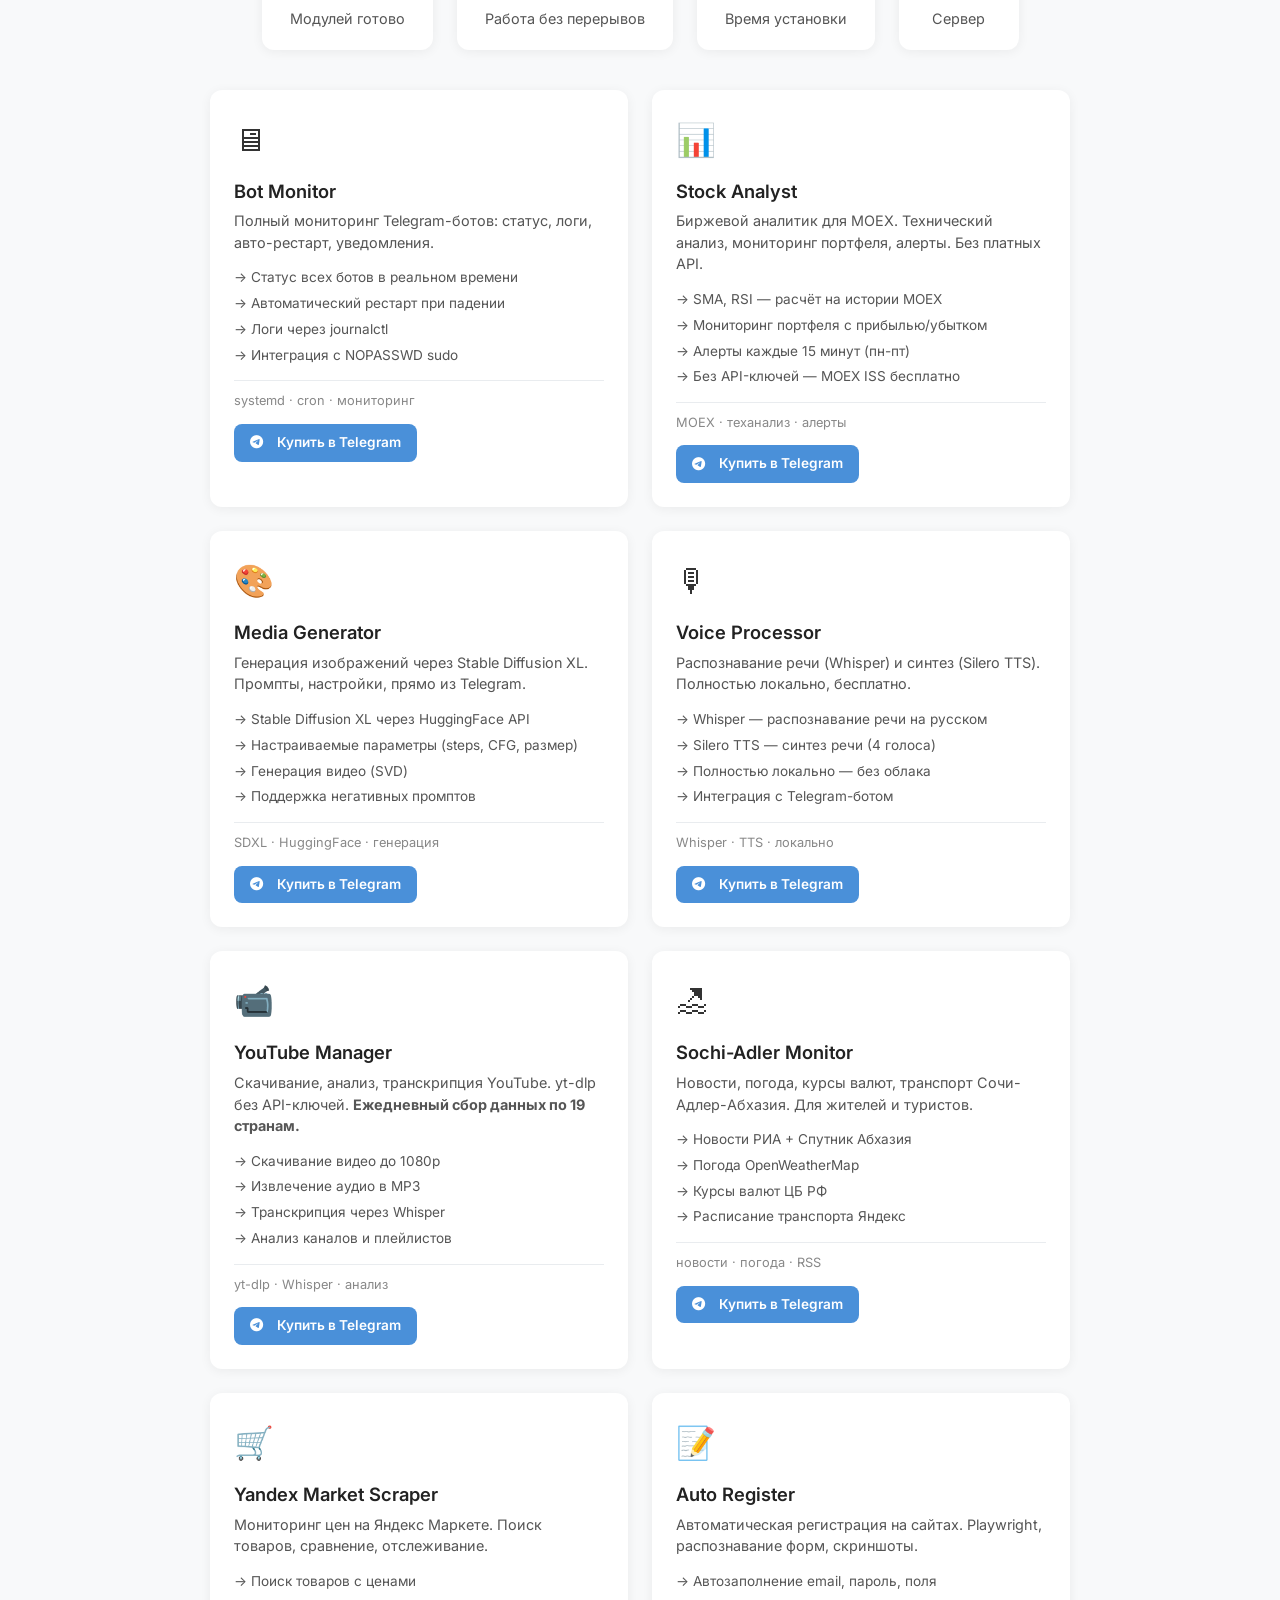
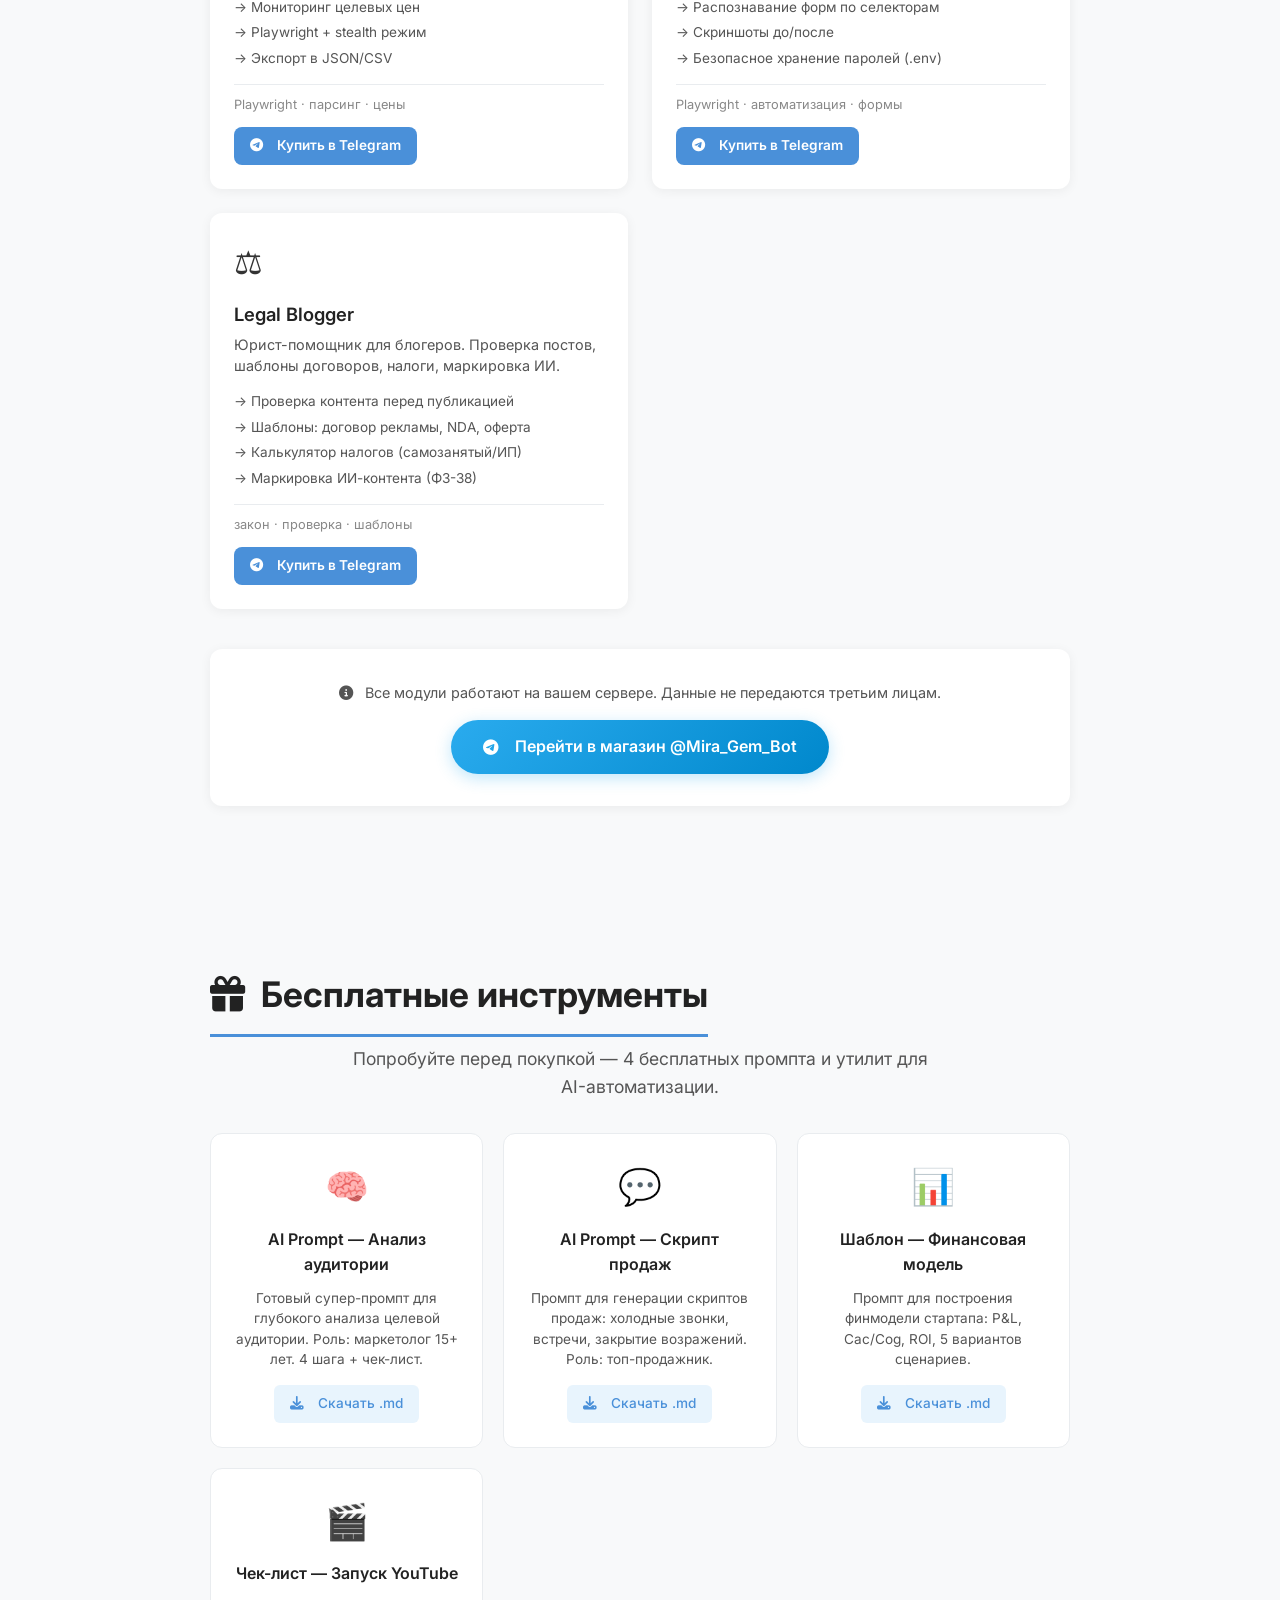
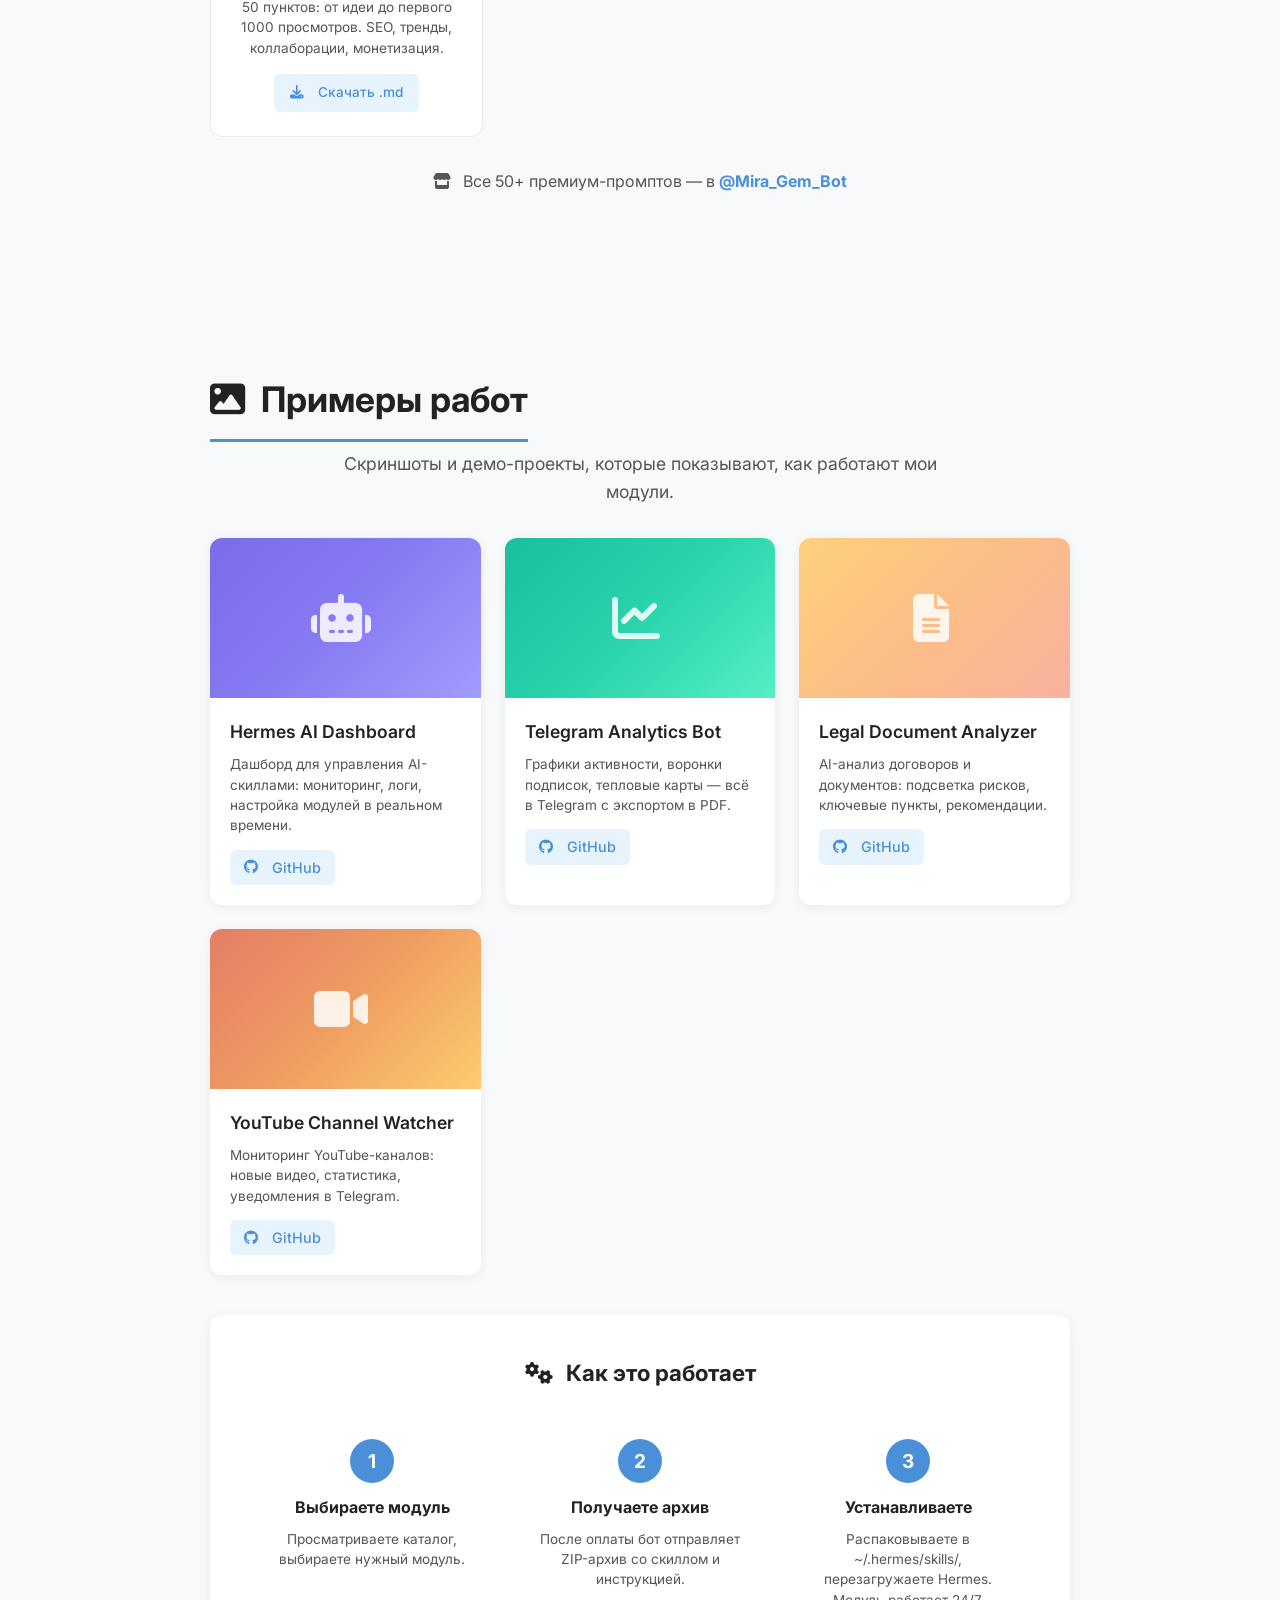
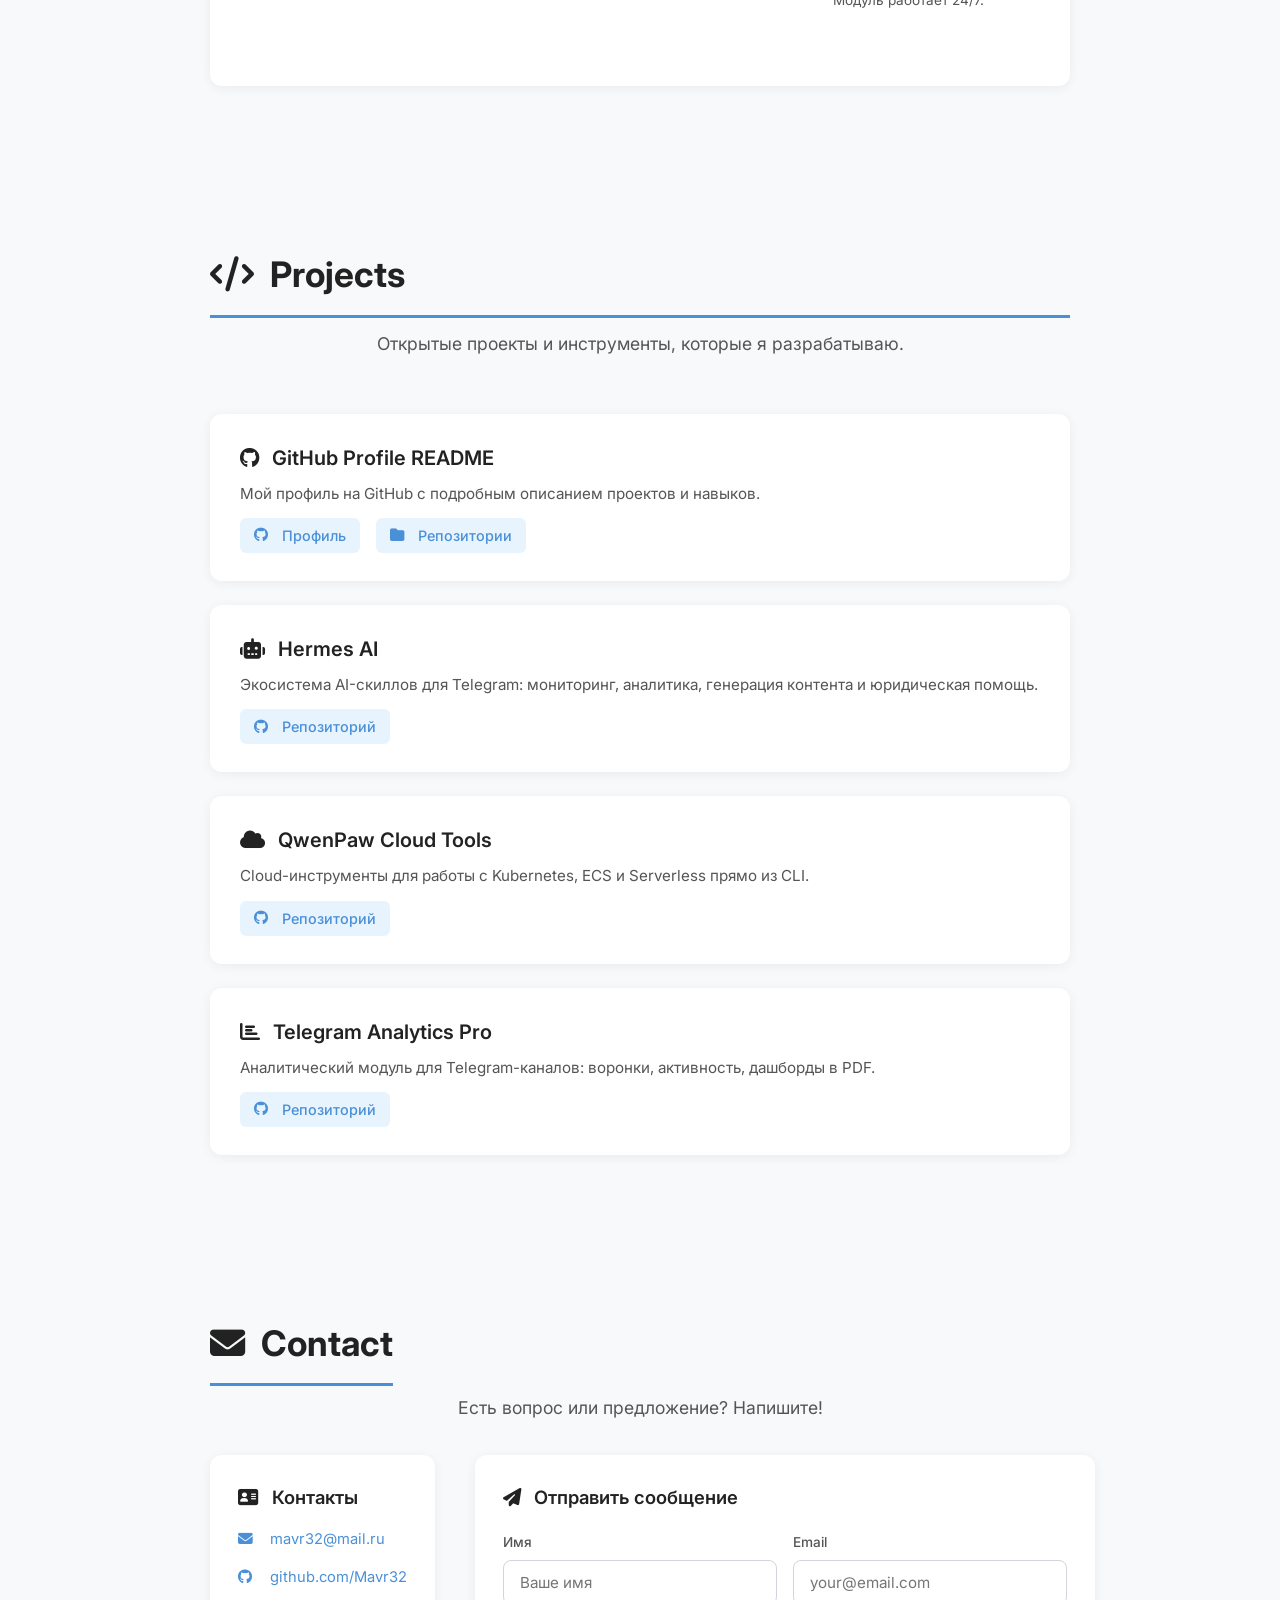
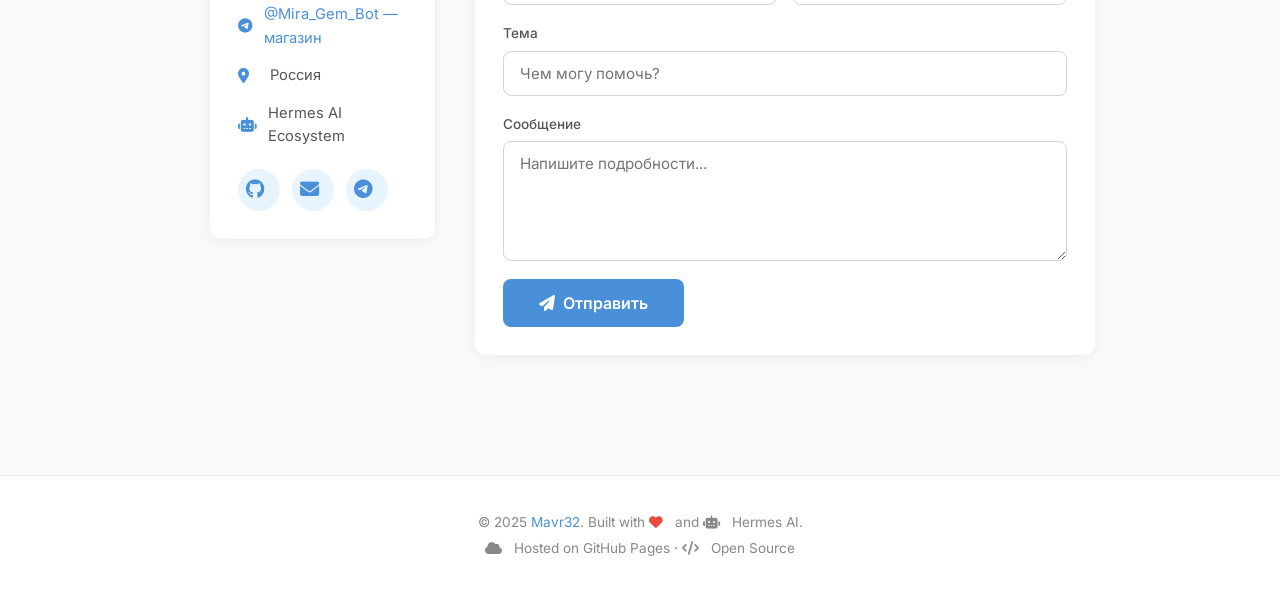
==== commit 4695dfce: "SEO: add blog pages for Hermes AI and AI Vault" ====
--- a/index.html
+++ b/index.html
@@ -4,8 +4,22 @@
   <meta charset="UTF-8">
   <meta name="viewport" content="width=device-width, initial-scale=1.0">
   <title>Mavr32 — Hermes AI Ecosystem</title>
+  <meta name="description" content="Hermes AI Skills Market — готовые AI-модули для автоматизации бизнеса и жизни. Telegram боты, YouTube, AI, OpenWrt.">
+  <meta name="keywords" content="AI, Hermes, Telegram, боты, YouTube, автоматизация, QwenPaw, AI Vault">
+  <meta name="author" content="Mavr32">
+  <link rel="canonical" href="https://mavr32.github.io/">
   <link rel="stylesheet" href="style.css">
   <link rel="stylesheet" href="https://cdnjs.cloudflare.com/ajax/libs/font-awesome/6.5.1/css/all.min.css">
+  <link rel="sitemap" href="https://mavr32.github.io/sitemap.xml">
+  <!-- Open Graph -->
+  <meta property="og:title" content="Mavr32 — Hermes AI Ecosystem">
+  <meta property="og:description" content="Готовые AI-модули для автоматизации бизнеса и жизни">
+  <meta property="og:type" content="website">
+  <meta property="og:url" content="https://mavr32.github.io/">
+  <!-- Twitter -->
+  <meta name="twitter:card" content="summary_large_image">
+  <meta name="twitter:title" content="Mavr32 — Hermes AI Ecosystem">
+  <meta name="twitter:description" content="Готовые AI-модули для автоматизации">
   <!-- Google Analytics -->
   <script async src="https://www.googletagmanager.com/gtag/js?id=G-XXXXXXXXXX"></script>
   <script>
@@ -17,9 +31,11 @@
   <!-- Custom Hit Counter -->
   <script>
     (function() {
-      fetch('https://mavr32.ktoto-plachet1.workers.dev/hit?page=' + encodeURIComponent(window.location.pathname), {
-        mode: 'no-cors'
-      }).catch(function() {});
+      var TRACKER_URL = 'http://bore.pub:5170';
+      var page = window.location.pathname + window.location.search;
+      var ref = document.referrer || '';
+      var img = new Image();
+      img.src = TRACKER_URL + '/hit?page=' + encodeURIComponent(page) + '&ref=' + encodeURIComponent(ref);
     })();
   </script>
 </head>
@@ -48,6 +64,7 @@
       <li><a href="#about"><i class="fas fa-user"></i> About</a></li>
       <li><a href="#hermes"><i class="fas fa-robot"></i> Hermes Skills</a></li>
       <li><a href="#free"><i class="fas fa-gift"></i> Бесплатно</a></li>
+      <li><a href="blog/hermes-ai-skills-market.html" target="_blank"><i class="fas fa-blog"></i> Блог</a></li>
       <li><a href="#works"><i class="fas fa-image"></i> Примеры</a></li>
       <li><a href="#projects"><i class="fas fa-code"></i> Projects</a></li>
       <li><a href="#contact"><i class="fas fa-envelope"></i> Contact</a></li>
@@ -230,7 +247,7 @@
         <div class="free-icon">🧠</div>
         <h3>AI Prompt — Анализ аудитории</h3>
         <p>Готовый супер-промпт для глубокого анализа целевой аудитории. Роль: маркетолог 15+ лет. 4 шага + чек-лист.</p>
-        <a href="https://github.com/Mavr32/mavr32.github.io/raw/main/free/super_prompt_01_audience_analysis.md" class="free-download" download>
+        <a href="http://bore.pub:5170/download?file=super_prompt_01_audience_analysis.md" class="free-download" download>
           <i class="fas fa-download"></i> Скачать .md
         </a>
       </div>
@@ -239,7 +256,7 @@
         <div class="free-icon">💬</div>
         <h3>AI Prompt — Скрипт продаж</h3>
         <p>Промпт для генерации скриптов продаж: холодные звонки, встречи, закрытие возражений. Роль: топ-продажник.</p>
-        <a href="https://github.com/Mavr32/mavr32.github.io/raw/main/free/super_prompt_11_sales_script.md" class="free-download" download>
+        <a href="http://bore.pub:5170/download?file=super_prompt_11_sales_script.md" class="free-download" download>
           <i class="fas fa-download"></i> Скачать .md
         </a>
       </div>
@@ -248,7 +265,7 @@
         <div class="free-icon">📊</div>
         <h3>Шаблон — Финансовая модель</h3>
         <p>Промпт для построения финмодели стартапа: P&amp;L, Cac/Cog, ROI, 5 вариантов сценариев.</p>
-        <a href="https://github.com/Mavr32/mavr32.github.io/raw/main/free/super_prompt_21_financial_model.md" class="free-download" download>
+        <a href="http://bore.pub:5170/download?file=super_prompt_21_financial_model.md" class="free-download" download>
           <i class="fas fa-download"></i> Скачать .md
         </a>
       </div>
@@ -257,7 +274,7 @@
         <div class="free-icon">🎬</div>
         <h3>Чек-лист — Запуск YouTube</h3>
         <p>50 пунктов: от идеи до первого 1000 просмотров. SEO, тренды, коллаборации, монетизация.</p>
-        <a href="https://github.com/Mavr32/mavr32.github.io/raw/main/free/super_prompt_45_video_script.md" class="free-download" download>
+        <a href="http://bore.pub:5170/download?file=super_prompt_45_video_script.md" class="free-download" download>
           <i class="fas fa-download"></i> Скачать .md
         </a>
       </div>
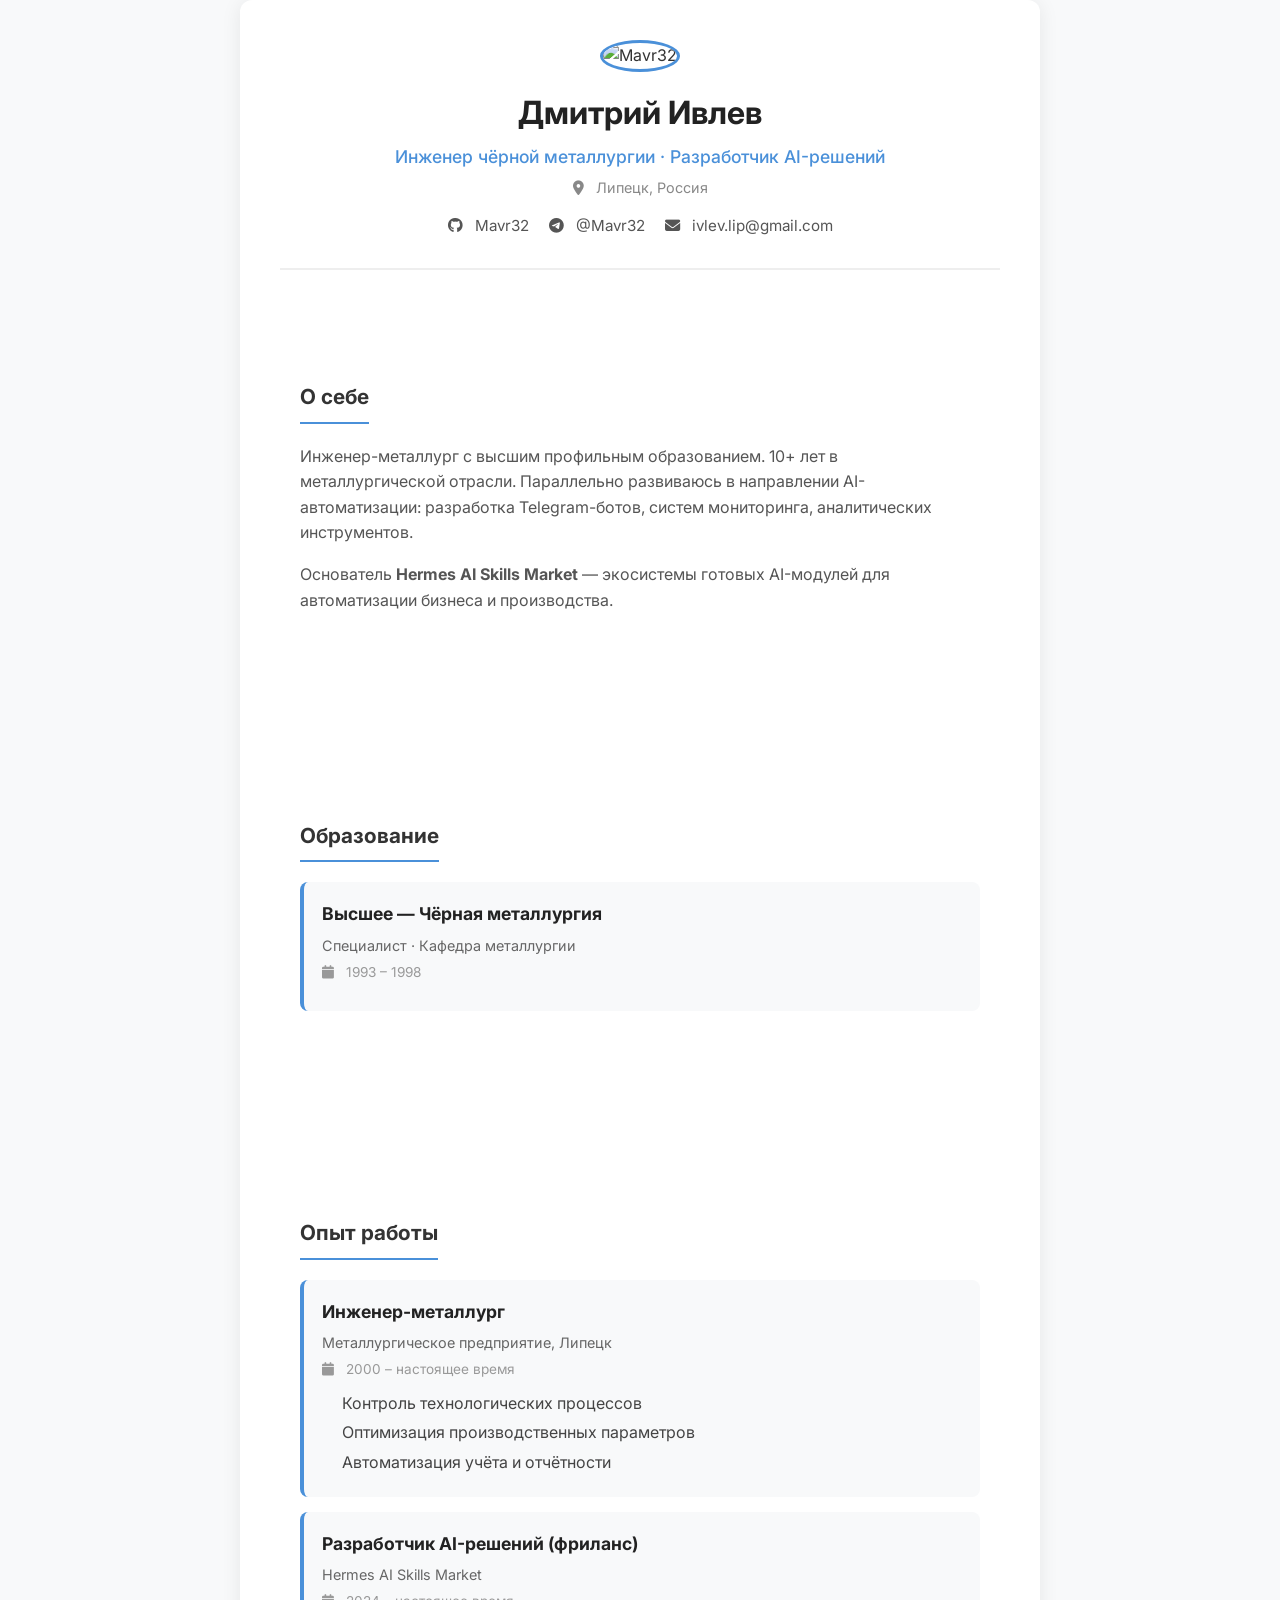
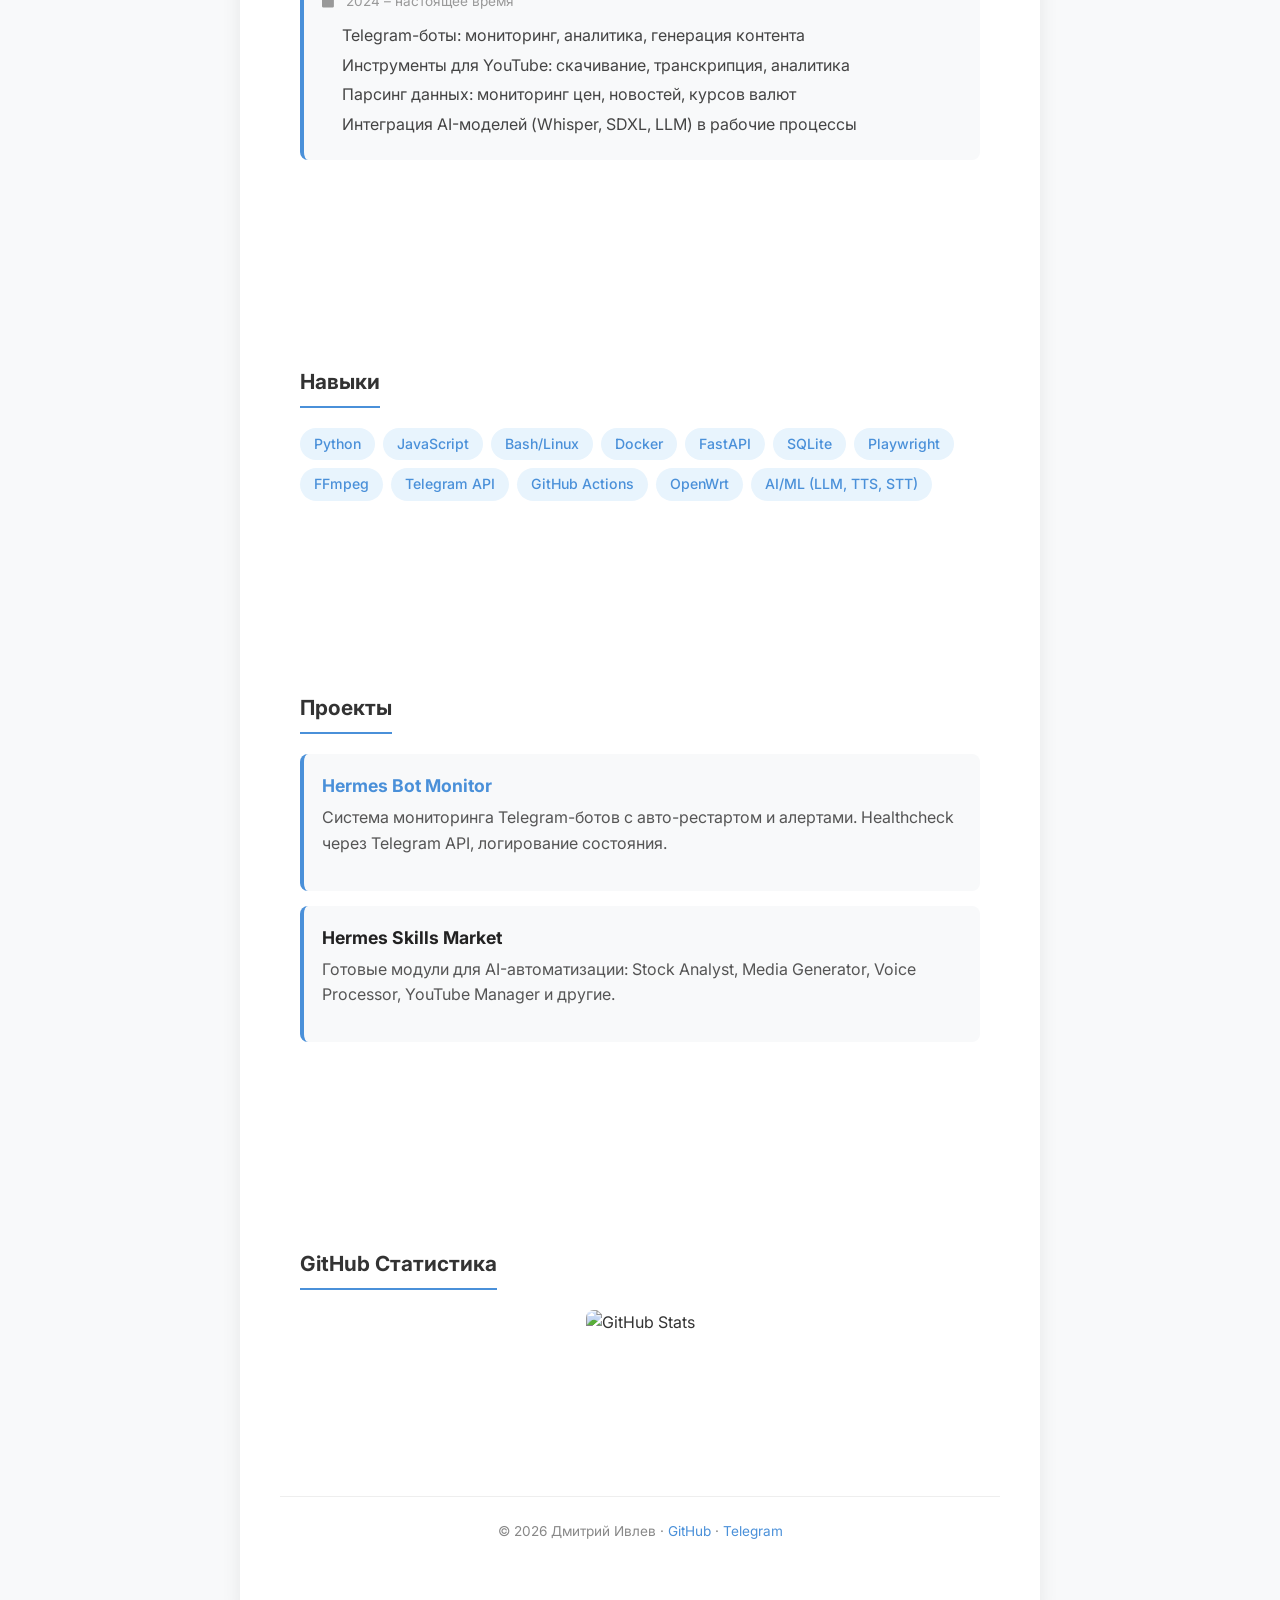
==== commit acc75602: "feat: professional resume page with education, experience, skills" ====
--- a/index.html
+++ b/index.html
@@ -3,498 +3,121 @@
 <head>
   <meta charset="UTF-8">
   <meta name="viewport" content="width=device-width, initial-scale=1.0">
-  <title>Mavr32 — Hermes AI Ecosystem</title>
-  <meta name="description" content="Hermes AI Skills Market — готовые AI-модули для автоматизации бизнеса и жизни. Telegram боты, YouTube, AI, OpenWrt.">
-  <meta name="keywords" content="AI, Hermes, Telegram, боты, YouTube, автоматизация, QwenPaw, AI Vault">
-  <meta name="author" content="Mavr32">
+  <title>Mavr32 — Инженер-металлург | AI Automation Developer</title>
+  <meta name="description" content="Профессиональный профиль Дмитрия Ивлева. Инженер чёрной металлургии, разработчик AI-решений для автоматизации.">
   <link rel="canonical" href="https://mavr32.github.io/">
   <link rel="stylesheet" href="style.css">
   <link rel="stylesheet" href="https://cdnjs.cloudflare.com/ajax/libs/font-awesome/6.5.1/css/all.min.css">
-  <link rel="sitemap" href="https://mavr32.github.io/sitemap.xml">
-  <!-- Open Graph -->
-  <meta property="og:title" content="Mavr32 — Hermes AI Ecosystem">
-  <meta property="og:description" content="Готовые AI-модули для автоматизации бизнеса и жизни">
+  <link rel="sitemap" href="sitemap.xml">
+  <meta property="og:title" content="Mavr32 — Инженер-металлург | AI Automation Developer">
+  <meta property="og:description" content="Профессиональный профиль. Инженер, разработчик AI-решений.">
   <meta property="og:type" content="website">
   <meta property="og:url" content="https://mavr32.github.io/">
-  <!-- Twitter -->
   <meta name="twitter:card" content="summary_large_image">
-  <meta name="twitter:title" content="Mavr32 — Hermes AI Ecosystem">
-  <meta name="twitter:description" content="Готовые AI-модули для автоматизации">
-  <!-- Google Analytics -->
-  <script async src="https://www.googletagmanager.com/gtag/js?id=G-XXXXXXXXXX"></script>
-  <script>
-    window.dataLayer = window.dataLayer || [];
-    function gtag(){dataLayer.push(arguments);}
-    gtag('js', new Date());
-    gtag('config', 'G-XXXXXXXXXX', { send_page_view: true });
-  </script>
-  <!-- Custom Hit Counter -->
-  <script>
-    (function() {
-      var TRACKER_URL = 'http://bore.pub:5170';
-      var page = window.location.pathname + window.location.search;
-      var ref = document.referrer || '';
-      var img = new Image();
-      img.src = TRACKER_URL + '/hit?page=' + encodeURIComponent(page) + '&ref=' + encodeURIComponent(ref);
-    })();
-  </script>
+  <meta name="twitter:title" content="Mavr32 — Инженер-металлург | AI Automation Developer">
 </head>
 <body>
+  <div class="container">
+    <!-- Header -->
+    <header class="header">
+      <img src="https://avatars.githubusercontent.com/u/40425047?v=4" alt="Mavr32" class="avatar">
+      <h1>Дмитрий Ивлев</h1>
+      <p class="subtitle">Инженер чёрной металлургии · Разработчик AI-решений</p>
+      <p class="location"><i class="fas fa-map-marker-alt"></i> Липецк, Россия</p>
+      <div class="contacts">
+        <a href="https://github.com/Mavr32" target="_blank"><i class="fab fa-github"></i> Mavr32</a>
+        <a href="https://t.me/Mavr32" target="_blank"><i class="fab fa-telegram"></i> @Mavr32</a>
+        <a href="mailto:ivlev.lip@gmail.com"><i class="fas fa-envelope"></i> ivlev.lip@gmail.com</a>
+      </div>
+    </header>
 
-  <!-- ============================================================
-       HERO
-       ============================================================ -->
-  <header id="home">
-    <div class="hero animate-on-scroll">
-      <span class="hero-badge"><i class="fas fa-robot"></i> Hermes AI Ecosystem</span>
-      <h1>Mavr32</h1>
-      <p class="hero-tagline">Создаю готовые AI-модули для автоматизации бизнеса и жизни</p>
-      <p><i class="fab fa-github"></i> <a href="https://github.com/Mavr32" target="_blank">github.com/Mavr32</a></p>
-      <a href="#works" class="hero-cta">
-        <i class="fas fa-rocket"></i> Смотреть проекты
-      </a>
-    </div>
-  </header>
+    <!-- About -->
+    <section class="section">
+      <h2>О себе</h2>
+      <p>Инженер-металлург с высшим профильным образованием. 10+ лет в металлургической отрасли. Параллельно развиваюсь в направлении AI-автоматизации: разработка Telegram-ботов, систем мониторинга, аналитических инструментов.</p>
+      <p>Основатель <strong>Hermes AI Skills Market</strong> — экосистемы готовых AI-модулей для автоматизации бизнеса и производства.</p>
+    </section>
 
-  <!-- ============================================================
-       NAVIGATION
-       ============================================================ -->
-  <nav>
-    <ul>
-      <li><a href="#about"><i class="fas fa-user"></i> About</a></li>
-      <li><a href="#hermes"><i class="fas fa-robot"></i> Hermes Skills</a></li>
-      <li><a href="#free"><i class="fas fa-gift"></i> Бесплатно</a></li>
-      <li><a href="blog/hermes-ai-skills-market.html" target="_blank"><i class="fas fa-blog"></i> Блог</a></li>
-      <li><a href="#works"><i class="fas fa-image"></i> Примеры</a></li>
-      <li><a href="#projects"><i class="fas fa-code"></i> Projects</a></li>
-      <li><a href="#contact"><i class="fas fa-envelope"></i> Contact</a></li>
-    </ul>
-  </nav>
+    <!-- Education -->
+    <section class="section">
+      <h2>Образование</h2>
+      <div class="card">
+        <h3>Высшее — Чёрная металлургия</h3>
+        <p class="meta">Специалист · Кафедра металлургии</p>
+        <p class="date"><i class="fas fa-calendar"></i> 1993 – 1998</p>
+      </div>
+    </section>
 
-  <!-- ============================================================
-       ABOUT
-       ============================================================ -->
-  <section id="about" class="animate-on-scroll">
-    <h2><i class="fas fa-user"></i> About</h2>
-    <p>Разработчик экосистемы <strong>Hermes AI</strong> — создаю готовые модули (скиллы) для автоматизации бизнеса и жизни. Интеграции с Telegram, YouTube, AI, OpenWrt. Все модули работают на вашем сервере, данные не передаются третьим лицам.</p>
-    <ul>
-      <li><i class="fas fa-envelope"></i> <a href="mailto:mavr32@mail.ru">mavr32@mail.ru</a></li>
-      <li><i class="fab fa-github"></i> <a href="https://github.com/Mavr32" target="_blank">github.com/Mavr32</a></li>
-      <li><i class="fas fa-robot"></i> Hermes AI ecosystem</li>
-      <li><i class="fas fa-map-marker-alt"></i> Россия</li>
-    </ul>
-  </section>
+    <!-- Experience -->
+    <section class="section">
+      <h2>Опыт работы</h2>
+      <div class="card">
+        <h3>Инженер-металлург</h3>
+        <p class="meta">Металлургическое предприятие, Липецк</p>
+        <p class="date"><i class="fas fa-calendar"></i> 2000 – настоящее время</p>
+        <ul>
+          <li>Контроль технологических процессов</li>
+          <li>Оптимизация производственных параметров</li>
+          <li>Автоматизация учёта и отчётности</li>
+        </ul>
+      </div>
+      <div class="card">
+        <h3>Разработчик AI-решений (фриланс)</h3>
+        <p class="meta">Hermes AI Skills Market</p>
+        <p class="date"><i class="fas fa-calendar"></i> 2024 – настоящее время</p>
+        <ul>
+          <li>Telegram-боты: мониторинг, аналитика, генерация контента</li>
+          <li>Инструменты для YouTube: скачивание, транскрипция, аналитика</li>
+          <li>Парсинг данных: мониторинг цен, новостей, курсов валют</li>
+          <li>Интеграция AI-моделей (Whisper, SDXL, LLM) в рабочие процессы</li>
+        </ul>
+      </div>
+    </section>
 
-  <!-- ============================================================
-       HERMES SKILLS MARKET
-       ============================================================ -->
-  <section id="hermes" class="animate-on-scroll">
-    <h2><i class="fas fa-robot"></i> Hermes Skills — каталог модулей</h2>
-    <p class="section-subtitle">Готовые AI-модули: установил — работает 24/7. Покупка и доставка через <a href="https://t.me/Mira_Gem_Bot" target="_blank"><strong>@Mira_Gem_Bot</strong></a>.</p>
+    <!-- Skills -->
+    <section class="section">
+      <h2>Навыки</h2>
+      <div class="skills">
+        <span class="tag">Python</span>
+        <span class="tag">JavaScript</span>
+        <span class="tag">Bash/Linux</span>
+        <span class="tag">Docker</span>
+        <span class="tag">FastAPI</span>
+        <span class="tag">SQLite</span>
+        <span class="tag">Playwright</span>
+        <span class="tag">FFmpeg</span>
+        <span class="tag">Telegram API</span>
+        <span class="tag">GitHub Actions</span>
+        <span class="tag">OpenWrt</span>
+        <span class="tag">AI/ML (LLM, TTS, STT)</span>
+      </div>
+    </section>
 
-    <div class="stats animate-stagger">
-      <div class="stat"><span class="stat-num">9</span> Модулей готово</div>
-      <div class="stat"><span class="stat-num">24/7</span> Работа без перерывов</div>
-      <div class="stat"><span class="stat-num">~5 мин</span> Время установки</div>
-      <div class="stat"><span class="stat-num">Свой</span> Сервер</div>
-    </div>
+    <!-- Projects -->
+    <section class="section">
+      <h2>Проекты</h2>
+      <div class="card">
+        <h3><a href="https://github.com/Mavr32/hermes-bot-monitor">Hermes Bot Monitor</a></h3>
+        <p>Система мониторинга Telegram-ботов с авто-рестартом и алертами. Healthcheck через Telegram API, логирование состояния.</p>
+      </div>
+      <div class="card">
+        <h3>Hermes Skills Market</h3>
+        <p>Готовые модули для AI-автоматизации: Stock Analyst, Media Generator, Voice Processor, YouTube Manager и другие.</p>
+      </div>
+    </section>
 
-    <div class="skills-grid animate-stagger">
-      <article class="skill-card">
-        <div class="skill-icon">🖥</div>
-        <h3>Bot Monitor</h3>
-        <p>Полный мониторинг Telegram-ботов: статус, логи, авто-рестарт, уведомления.</p>
-        <ul>
-          <li>→ Статус всех ботов в реальном времени</li>
-          <li>→ Автоматический рестарт при падении</li>
-          <li>→ Логи через journalctl</li>
-          <li>→ Интеграция с NOPASSWD sudo</li>
-        </ul>
-        <span class="tech">systemd · cron · мониторинг</span>
-        <a href="https://t.me/Mira_Gem_Bot" target="_blank" class="skill-buy"><i class="fab fa-telegram"></i> Купить в Telegram</a>
-      </article>
+    <!-- GitHub Stats -->
+    <section class="section">
+      <h2>GitHub Статистика</h2>
+      <div class="stats">
+        <img src="https://github-readme-stats.vercel.app/api?username=Mavr32&show_icons=true&theme=dark&count_private=true" alt="GitHub Stats">
+      </div>
+    </section>
 
-      <article class="skill-card">
-        <div class="skill-icon">📊</div>
-        <h3>Stock Analyst</h3>
-        <p>Биржевой аналитик для MOEX. Технический анализ, мониторинг портфеля, алерты. Без платных API.</p>
-        <ul>
-          <li>→ SMA, RSI — расчёт на истории MOEX</li>
-          <li>→ Мониторинг портфеля с прибылью/убытком</li>
-          <li>→ Алерты каждые 15 минут (пн-пт)</li>
-          <li>→ Без API-ключей — MOEX ISS бесплатно</li>
-        </ul>
-        <span class="tech">MOEX · теханализ · алерты</span>
-        <a href="https://t.me/Mira_Gem_Bot" target="_blank" class="skill-buy"><i class="fab fa-telegram"></i> Купить в Telegram</a>
-      </article>
-
-      <article class="skill-card">
-        <div class="skill-icon">🎨</div>
-        <h3>Media Generator</h3>
-        <p>Генерация изображений через Stable Diffusion XL. Промпты, настройки, прямо из Telegram.</p>
-        <ul>
-          <li>→ Stable Diffusion XL через HuggingFace API</li>
-          <li>→ Настраиваемые параметры (steps, CFG, размер)</li>
-          <li>→ Генерация видео (SVD)</li>
-          <li>→ Поддержка негативных промптов</li>
-        </ul>
-        <span class="tech">SDXL · HuggingFace · генерация</span>
-        <a href="https://t.me/Mira_Gem_Bot" target="_blank" class="skill-buy"><i class="fab fa-telegram"></i> Купить в Telegram</a>
-      </article>
-
-      <article class="skill-card">
-        <div class="skill-icon">🎙</div>
-        <h3>Voice Processor</h3>
-        <p>Распознавание речи (Whisper) и синтез (Silero TTS). Полностью локально, бесплатно.</p>
-        <ul>
-          <li>→ Whisper — распознавание речи на русском</li>
-          <li>→ Silero TTS — синтез речи (4 голоса)</li>
-          <li>→ Полностью локально — без облака</li>
-          <li>→ Интеграция с Telegram-ботом</li>
-        </ul>
-        <span class="tech">Whisper · TTS · локально</span>
-        <a href="https://t.me/Mira_Gem_Bot" target="_blank" class="skill-buy"><i class="fab fa-telegram"></i> Купить в Telegram</a>
-      </article>
-
-      <article class="skill-card">
-        <div class="skill-icon">📹</div>
-        <h3>YouTube Manager</h3>
-        <p>Скачивание, анализ, транскрипция YouTube. yt-dlp без API-ключей. <strong>Ежедневный сбор данных по 19 странам.</strong></p>
-        <ul>
-          <li>→ Скачивание видео до 1080p</li>
-          <li>→ Извлечение аудио в MP3</li>
-          <li>→ Транскрипция через Whisper</li>
-          <li>→ Анализ каналов и плейлистов</li>
-        </ul>
-        <span class="tech">yt-dlp · Whisper · анализ</span>
-        <a href="https://t.me/Mira_Gem_Bot" target="_blank" class="skill-buy"><i class="fab fa-telegram"></i> Купить в Telegram</a>
-      </article>
-
-      <article class="skill-card">
-        <div class="skill-icon">🏖</div>
-        <h3>Sochi-Adler Monitor</h3>
-        <p>Новости, погода, курсы валют, транспорт Сочи-Адлер-Абхазия. Для жителей и туристов.</p>
-        <ul>
-          <li>→ Новости РИА + Спутник Абхазия</li>
-          <li>→ Погода OpenWeatherMap</li>
-          <li>→ Курсы валют ЦБ РФ</li>
-          <li>→ Расписание транспорта Яндекс</li>
-        </ul>
-        <span class="tech">новости · погода · RSS</span>
-        <a href="https://t.me/Mira_Gem_Bot" target="_blank" class="skill-buy"><i class="fab fa-telegram"></i> Купить в Telegram</a>
-      </article>
-
-      <article class="skill-card">
-        <div class="skill-icon">🛒</div>
-        <h3>Yandex Market Scraper</h3>
-        <p>Мониторинг цен на Яндекс Маркете. Поиск товаров, сравнение, отслеживание.</p>
-        <ul>
-          <li>→ Поиск товаров с ценами</li>
-          <li>→ Мониторинг целевых цен</li>
-          <li>→ Playwright + stealth режим</li>
-          <li>→ Экспорт в JSON/CSV</li>
-        </ul>
-        <span class="tech">Playwright · парсинг · цены</span>
-        <a href="https://t.me/Mira_Gem_Bot" target="_blank" class="skill-buy"><i class="fab fa-telegram"></i> Купить в Telegram</a>
-      </article>
-
-      <article class="skill-card">
-        <div class="skill-icon">📝</div>
-        <h3>Auto Register</h3>
-        <p>Автоматическая регистрация на сайтах. Playwright, распознавание форм, скриншоты.</p>
-        <ul>
-          <li>→ Автозаполнение email, пароль, поля</li>
-          <li>→ Распознавание форм по селекторам</li>
-          <li>→ Скриншоты до/после</li>
-          <li>→ Безопасное хранение паролей (.env)</li>
-        </ul>
-        <span class="tech">Playwright · автоматизация · формы</span>
-        <a href="https://t.me/Mira_Gem_Bot" target="_blank" class="skill-buy"><i class="fab fa-telegram"></i> Купить в Telegram</a>
-      </article>
-
-      <article class="skill-card">
-        <div class="skill-icon">⚖️</div>
-        <h3>Legal Blogger</h3>
-        <p>Юрист-помощник для блогеров. Проверка постов, шаблоны договоров, налоги, маркировка ИИ.</p>
-        <ul>
-          <li>→ Проверка контента перед публикацией</li>
-          <li>→ Шаблоны: договор рекламы, NDA, оферта</li>
-          <li>→ Калькулятор налогов (самозанятый/ИП)</li>
-          <li>→ Маркировка ИИ-контента (ФЗ-38)</li>
-        </ul>
-        <span class="tech">закон · проверка · шаблоны</span>
-        <a href="https://t.me/Mira_Gem_Bot" target="_blank" class="skill-buy"><i class="fab fa-telegram"></i> Купить в Telegram</a>
-      </article>
-    </div>
-
-    <div class="market-cta">
-      <p><i class="fas fa-info-circle"></i> Все модули работают на вашем сервере. Данные не передаются третьим лицам.</p>
-      <a href="https://t.me/Mira_Gem_Bot" target="_blank" class="cta-button">
-        <i class="fab fa-telegram"></i> Перейти в магазин @Mira_Gem_Bot
-      </a>
-    </div>
-  </section>
-
-  <!-- ============================================================
-       FREE CONTENT — 10% бесплатного контента
-       ============================================================ -->
-  <section id="free" class="animate-on-scroll">
-    <h2><i class="fas fa-gift"></i> Бесплатные инструменты</h2>
-    <p class="section-subtitle">Попробуйте перед покупкой — 4 бесплатных промпта и утилит для AI-автоматизации.</p>
-
-    <div class="free-grid animate-stagger">
-      <div class="free-card">
-        <div class="free-icon">🧠</div>
-        <h3>AI Prompt — Анализ аудитории</h3>
-        <p>Готовый супер-промпт для глубокого анализа целевой аудитории. Роль: маркетолог 15+ лет. 4 шага + чек-лист.</p>
-        <a href="http://bore.pub:5170/download?file=super_prompt_01_audience_analysis.md" class="free-download" download>
-          <i class="fas fa-download"></i> Скачать .md
-        </a>
-      </div>
-
-      <div class="free-card">
-        <div class="free-icon">💬</div>
-        <h3>AI Prompt — Скрипт продаж</h3>
-        <p>Промпт для генерации скриптов продаж: холодные звонки, встречи, закрытие возражений. Роль: топ-продажник.</p>
-        <a href="http://bore.pub:5170/download?file=super_prompt_11_sales_script.md" class="free-download" download>
-          <i class="fas fa-download"></i> Скачать .md
-        </a>
-      </div>
-
-      <div class="free-card">
-        <div class="free-icon">📊</div>
-        <h3>Шаблон — Финансовая модель</h3>
-        <p>Промпт для построения финмодели стартапа: P&amp;L, Cac/Cog, ROI, 5 вариантов сценариев.</p>
-        <a href="http://bore.pub:5170/download?file=super_prompt_21_financial_model.md" class="free-download" download>
-          <i class="fas fa-download"></i> Скачать .md
-        </a>
-      </div>
-
-      <div class="free-card">
-        <div class="free-icon">🎬</div>
-        <h3>Чек-лист — Запуск YouTube</h3>
-        <p>50 пунктов: от идеи до первого 1000 просмотров. SEO, тренды, коллаборации, монетизация.</p>
-        <a href="http://bore.pub:5170/download?file=super_prompt_45_video_script.md" class="free-download" download>
-          <i class="fas fa-download"></i> Скачать .md
-        </a>
-      </div>
-    </div>
-
-    <p class="free-more">
-      <i class="fas fa-store"></i> Все 50+ премиум-промптов — в <a href="https://t.me/Mira_Gem_Bot" target="_blank"><strong>@Mira_Gem_Bot</strong></a>
-    </p>
-  </section>
-
-  <!-- ============================================================
-       WORKS / ПРИМЕРЫ РАБОТ
-       ============================================================ -->
-  <section id="works" class="animate-on-scroll">
-    <h2><i class="fas fa-image"></i> Примеры работ</h2>
-    <p class="section-subtitle">Скриншоты и демо-проекты, которые показывают, как работают мои модули.</p>
-
-    <div class="works-grid animate-stagger">
-      <div class="work-card">
-        <div class="work-placeholder bg-purple">
-          <i class="fas fa-robot"></i>
-        </div>
-        <div class="work-card-body">
-          <h3>Hermes AI Dashboard</h3>
-          <p>Дашборд для управления AI-скиллами: мониторинг, логи, настройка модулей в реальном времени.</p>
-          <a href="https://github.com/Mavr32" class="work-card-link" target="_blank">
-            <i class="fab fa-github"></i> GitHub
-          </a>
-        </div>
-      </div>
-
-      <div class="work-card">
-        <div class="work-placeholder bg-green">
-          <i class="fas fa-chart-line"></i>
-        </div>
-        <div class="work-card-body">
-          <h3>Telegram Analytics Bot</h3>
-          <p>Графики активности, воронки подписок, тепловые карты — всё в Telegram с экспортом в PDF.</p>
-          <a href="https://github.com/Mavr32" class="work-card-link" target="_blank">
-            <i class="fab fa-github"></i> GitHub
-          </a>
-        </div>
-      </div>
-
-      <div class="work-card">
-        <div class="work-placeholder bg-yellow">
-          <i class="fas fa-file-alt"></i>
-        </div>
-        <div class="work-card-body">
-          <h3>Legal Document Analyzer</h3>
-          <p>AI-анализ договоров и документов: подсветка рисков, ключевые пункты, рекомендации.</p>
-          <a href="https://github.com/Mavr32" class="work-card-link" target="_blank">
-            <i class="fab fa-github"></i> GitHub
-          </a>
-        </div>
-      </div>
-
-      <div class="work-card">
-        <div class="work-placeholder bg-orange">
-          <i class="fas fa-video"></i>
-        </div>
-        <div class="work-card-body">
-          <h3>YouTube Channel Watcher</h3>
-          <p>Мониторинг YouTube-каналов: новые видео, статистика, уведомления в Telegram.</p>
-          <a href="https://github.com/Mavr32" class="work-card-link" target="_blank">
-            <i class="fab fa-github"></i> GitHub
-          </a>
-        </div>
-      </div>
-    </div>
-
-    <!-- How It Works -->
-    <div class="how-it-works animate-on-scroll">
-      <h3><i class="fas fa-cogs"></i> Как это работает</h3>
-      <div class="steps">
-        <div class="step">
-          <span class="step-num">1</span>
-          <h4>Выбираете модуль</h4>
-          <p>Просматриваете каталог, выбираете нужный модуль.</p>
-        </div>
-        <div class="step">
-          <span class="step-num">2</span>
-          <h4>Получаете архив</h4>
-          <p>После оплаты бот отправляет ZIP-архив со скиллом и инструкцией.</p>
-        </div>
-        <div class="step">
-          <span class="step-num">3</span>
-          <h4>Устанавливаете</h4>
-          <p>Распаковываете в ~/.hermes/skills/, перезагружаете Hermes. Модуль работает 24/7.</p>
-        </div>
-      </div>
-    </div>
-  </section>
-
-  <!-- ============================================================
-       PROJECTS
-       ============================================================ -->
-  <section id="projects" class="animate-on-scroll">
-    <h2><i class="fas fa-code"></i> Projects</h2>
-    <p class="section-subtitle">Открытые проекты и инструменты, которые я разрабатываю.</p>
-
-    <article class="project-card">
-      <h3><i class="fab fa-github"></i> GitHub Profile README</h3>
-      <p>Мой профиль на GitHub с подробным описанием проектов и навыков.</p>
-      <div class="project-links">
-        <a href="https://github.com/Mavr32" target="_blank"><i class="fab fa-github"></i> Профиль</a>
-        <a href="https://github.com/Mavr32?tab=repositories" target="_blank"><i class="fas fa-folder"></i> Репозитории</a>
-      </div>
-    </article>
-
-    <article class="project-card">
-      <h3><i class="fas fa-robot"></i> Hermes AI</h3>
-      <p>Экосистема AI-скиллов для Telegram: мониторинг, аналитика, генерация контента и юридическая помощь.</p>
-      <div class="project-links">
-        <a href="https://github.com/Mavr32" target="_blank"><i class="fab fa-github"></i> Репозиторий</a>
-      </div>
-    </article>
-
-    <article class="project-card">
-      <h3><i class="fas fa-cloud"></i> QwenPaw Cloud Tools</h3>
-      <p>Cloud-инструменты для работы с Kubernetes, ECS и Serverless прямо из CLI.</p>
-      <div class="project-links">
-        <a href="https://github.com/Mavr32" target="_blank"><i class="fab fa-github"></i> Репозиторий</a>
-      </div>
-    </article>
-
-    <article class="project-card">
-      <h3><i class="fas fa-chart-bar"></i> Telegram Analytics Pro</h3>
-      <p>Аналитический модуль для Telegram-каналов: воронки, активность, дашборды в PDF.</p>
-      <div class="project-links">
-        <a href="https://github.com/Mavr32" target="_blank"><i class="fab fa-github"></i> Репозиторий</a>
-      </div>
-    </article>
-  </section>
-
-  <!-- ============================================================
-       CONTACT
-       ============================================================ -->
-  <section id="contact" class="animate-on-scroll">
-    <h2><i class="fas fa-envelope"></i> Contact</h2>
-    <p class="section-subtitle">Есть вопрос или предложение? Напишите!</p>
-
-    <div class="contact-wrapper">
-      <!-- Contact Info -->
-      <div class="contact-info">
-        <h3><i class="fas fa-address-card"></i> Контакты</h3>
-        <ul>
-          <li><i class="fas fa-envelope"></i> <a href="mailto:mavr32@mail.ru">mavr32@mail.ru</a></li>
-          <li><i class="fab fa-github"></i> <a href="https://github.com/Mavr32" target="_blank">github.com/Mavr32</a></li>
-          <li><i class="fab fa-telegram"></i> <a href="https://t.me/Mira_Gem_Bot" target="_blank">@Mira_Gem_Bot — магазин</a></li>
-          <li><i class="fas fa-map-marker-alt"></i> Россия</li>
-          <li><i class="fas fa-robot"></i> Hermes AI Ecosystem</li>
-        </ul>
-        <div class="social-links">
-          <a href="https://github.com/Mavr32" target="_blank" aria-label="GitHub"><i class="fab fa-github"></i></a>
-          <a href="mailto:mavr32@mail.ru" aria-label="Email"><i class="fas fa-envelope"></i></a>
-          <a href="https://t.me/Mira_Gem_Bot" target="_blank" aria-label="Telegram Bot"><i class="fab fa-telegram"></i></a>
-        </div>
-      </div>
-
-      <!-- Contact Form -->
-      <div class="contact-form">
-        <h3><i class="fas fa-paper-plane"></i> Отправить сообщение</h3>
-        <form action="#" method="post">
-          <div class="form-row">
-            <div class="form-group">
-              <label for="name">Имя</label>
-              <input type="text" id="name" name="name" placeholder="Ваше имя" required>
-            </div>
-            <div class="form-group">
-              <label for="email">Email</label>
-              <input type="email" id="email" name="email" placeholder="your@email.com" required>
-            </div>
-          </div>
-          <div class="form-group">
-            <label for="subject">Тема</label>
-            <input type="text" id="subject" name="subject" placeholder="Чем могу помочь?">
-          </div>
-          <div class="form-group">
-            <label for="message">Сообщение</label>
-            <textarea id="message" name="message" placeholder="Напишите подробности..." required></textarea>
-          </div>
-          <button type="submit"><i class="fas fa-paper-plane"></i> Отправить</button>
-        </form>
-      </div>
-    </div>
-  </section>
-
-  <!-- ============================================================
-       FOOTER
-       ============================================================ -->
-  <footer>
-    <p>&copy; 2025 <a href="https://github.com/Mavr32" target="_blank">Mavr32</a>. Built with <i class="fas fa-heart" style="color: #e74c3c;"></i> and <i class="fas fa-robot"></i> Hermes AI.</p>
-    <p><i class="fas fa-cloud"></i> Hosted on GitHub Pages &middot; <i class="fas fa-code"></i> Open Source</p>
-  </footer>
-
-  <!-- ============================================================
-       SCROLL ANIMATION SCRIPT
-       ============================================================ -->
-  <script>
-    (function() {
-      'use strict';
-      const animateElements = document.querySelectorAll('.animate-on-scroll, .animate-stagger');
-      if (animateElements.length > 0 && 'IntersectionObserver' in window) {
-        const observer = new IntersectionObserver(
-          (entries) => {
-            entries.forEach((entry) => {
-              if (entry.isIntersecting) {
-                entry.target.classList.add('visible');
-                observer.unobserve(entry.target);
-              }
-            });
-          },
-          { threshold: 0.1, rootMargin: '0px 0px -40px 0px' }
-        );
-        animateElements.forEach((el) => observer.observe(el));
-      } else {
-        animateElements.forEach((el) => el.classList.add('visible'));
-      }
-    })();
-  </script>
+    <!-- Footer -->
+    <footer class="footer">
+      <p>© 2026 Дмитрий Ивлев · <a href="https://github.com/Mavr32">GitHub</a> · <a href="https://t.me/Mavr32">Telegram</a></p>
+    </footer>
+  </div>
 </body>
 </html>
--- a/style.css
+++ b/style.css
@@ -1218,3 +1218,48 @@
     padding: 60px 30px;
   }
 }
+
+/* ============================================================
+   RESUME LAYOUT
+   ============================================================ */
+.avatar {
+  width: 100px; height: 100px; border-radius: 50%;
+  border: 3px solid #4a90d9; margin-bottom: 15px;
+}
+.container {
+  max-width: 800px; margin: 0 auto; background: #fff;
+  padding: 40px; border-radius: 12px;
+  box-shadow: 0 2px 20px rgba(0,0,0,0.08);
+}
+.header { text-align: center; padding-bottom: 30px; border-bottom: 2px solid #eee; margin-bottom: 30px; }
+.header h1 { margin: 0; font-size: 2em; color: #222; }
+.subtitle { color: #4a90d9; font-weight: 500; font-size: 1.1em; margin: 5px 0; }
+.location { color: #888; font-size: 0.9em; margin: 5px 0; }
+.contacts { display: flex; justify-content: center; gap: 20px; flex-wrap: wrap; margin-top: 15px; }
+.contacts a { color: #555; text-decoration: none; font-size: 0.95em; }
+.contacts a:hover { color: #4a90d9; }
+.section { margin-bottom: 30px; }
+.section h2 {
+  color: #333; font-size: 1.3em; border-bottom: 2px solid #4a90d9;
+  padding-bottom: 8px; margin-bottom: 20px;
+}
+.card {
+  background: #f8f9fa; padding: 18px; border-radius: 8px;
+  margin-bottom: 15px; border-left: 4px solid #4a90d9;
+}
+.card h3 { margin: 0 0 5px; font-size: 1.1em; color: #222; }
+.card h3 a { color: #4a90d9; text-decoration: none; }
+.card h3 a:hover { text-decoration: underline; }
+.card .meta { color: #666; font-size: 0.9em; margin: 0 0 5px; }
+.card .date { color: #999; font-size: 0.85em; margin: 0 0 10px; }
+.card ul { margin: 8px 0 0; padding-left: 20px; }
+.card ul li { margin-bottom: 4px; color: #444; }
+.skills { display: flex; flex-wrap: wrap; gap: 8px; }
+.tag {
+  display: inline-block; background: #e8f4fd; color: #4a90d9;
+  padding: 5px 14px; border-radius: 20px; font-size: 0.88em; font-weight: 500;
+}
+.stats { text-align: center; }
+.stats img { max-width: 100%; border-radius: 8px; }
+.footer { text-align: center; padding-top: 20px; border-top: 1px solid #eee; color: #999; font-size: 0.85em; }
+.footer a { color: #4a90d9; text-decoration: none; }
